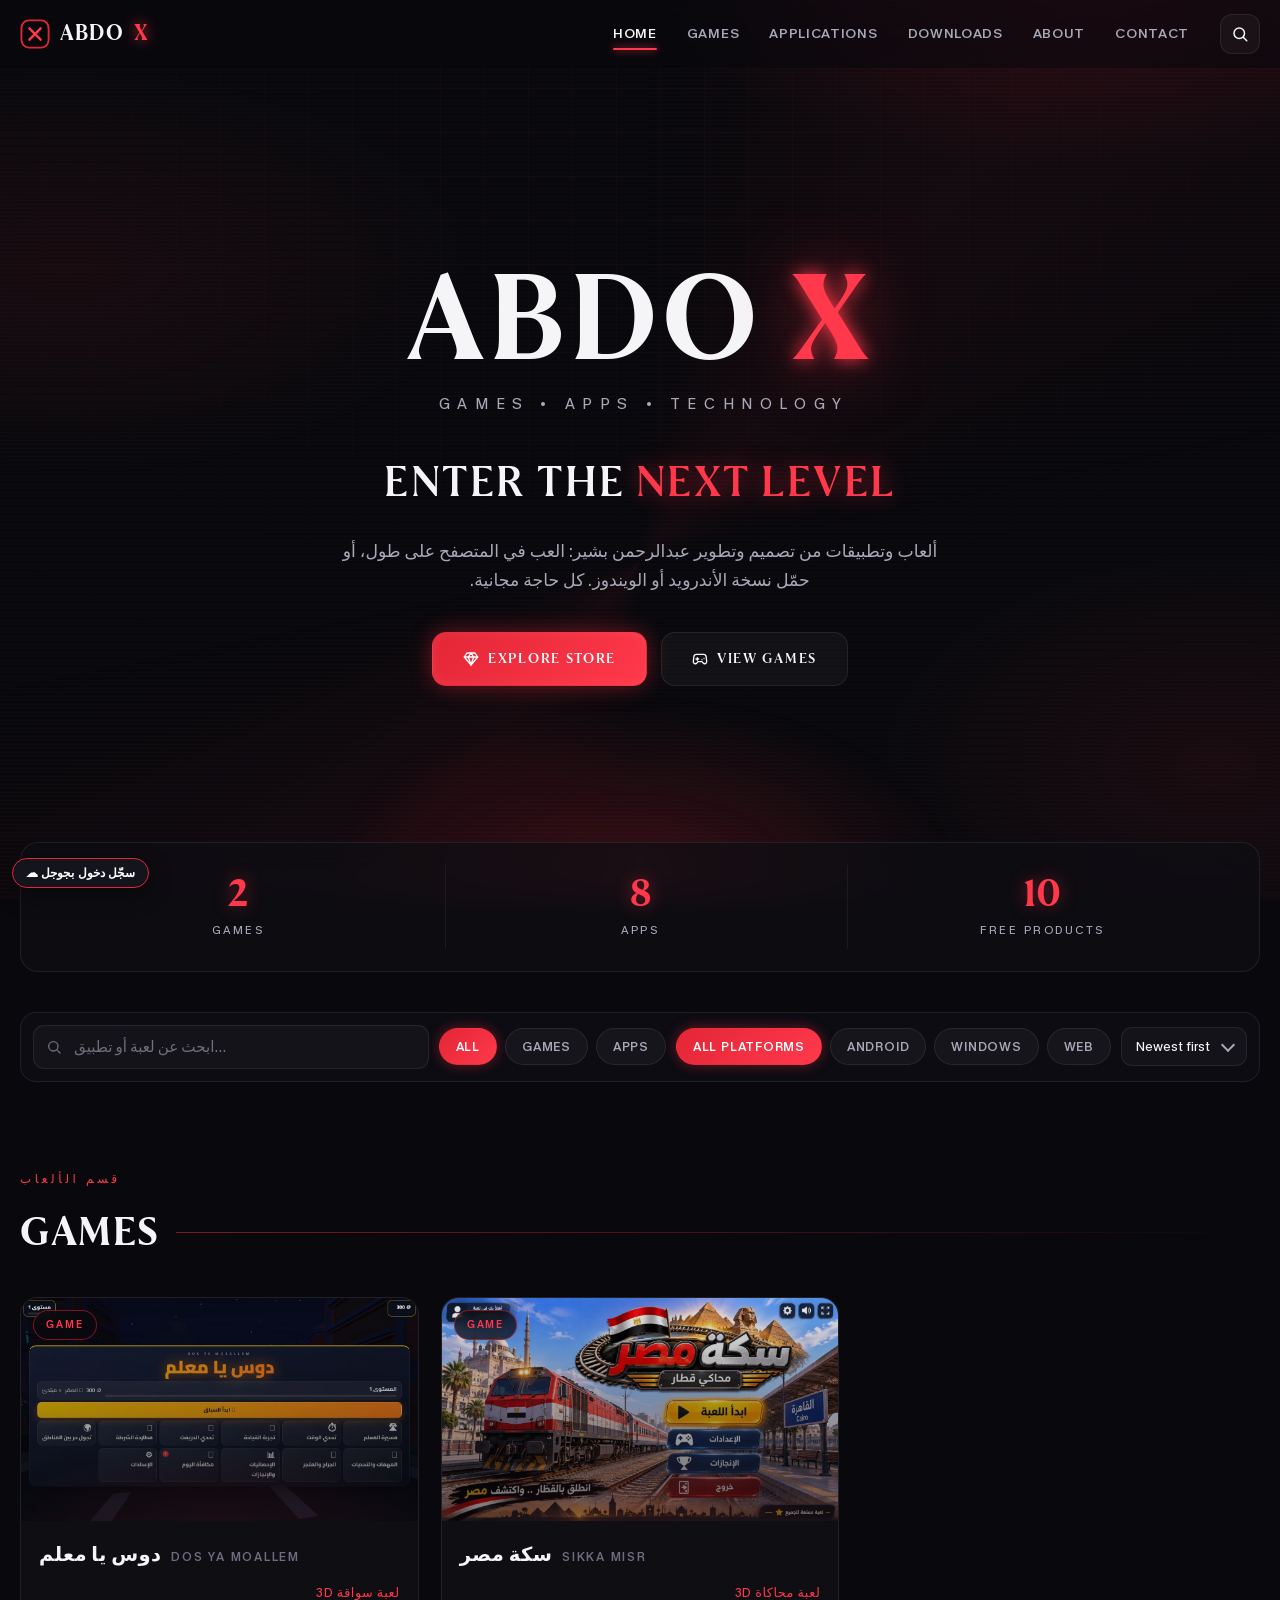
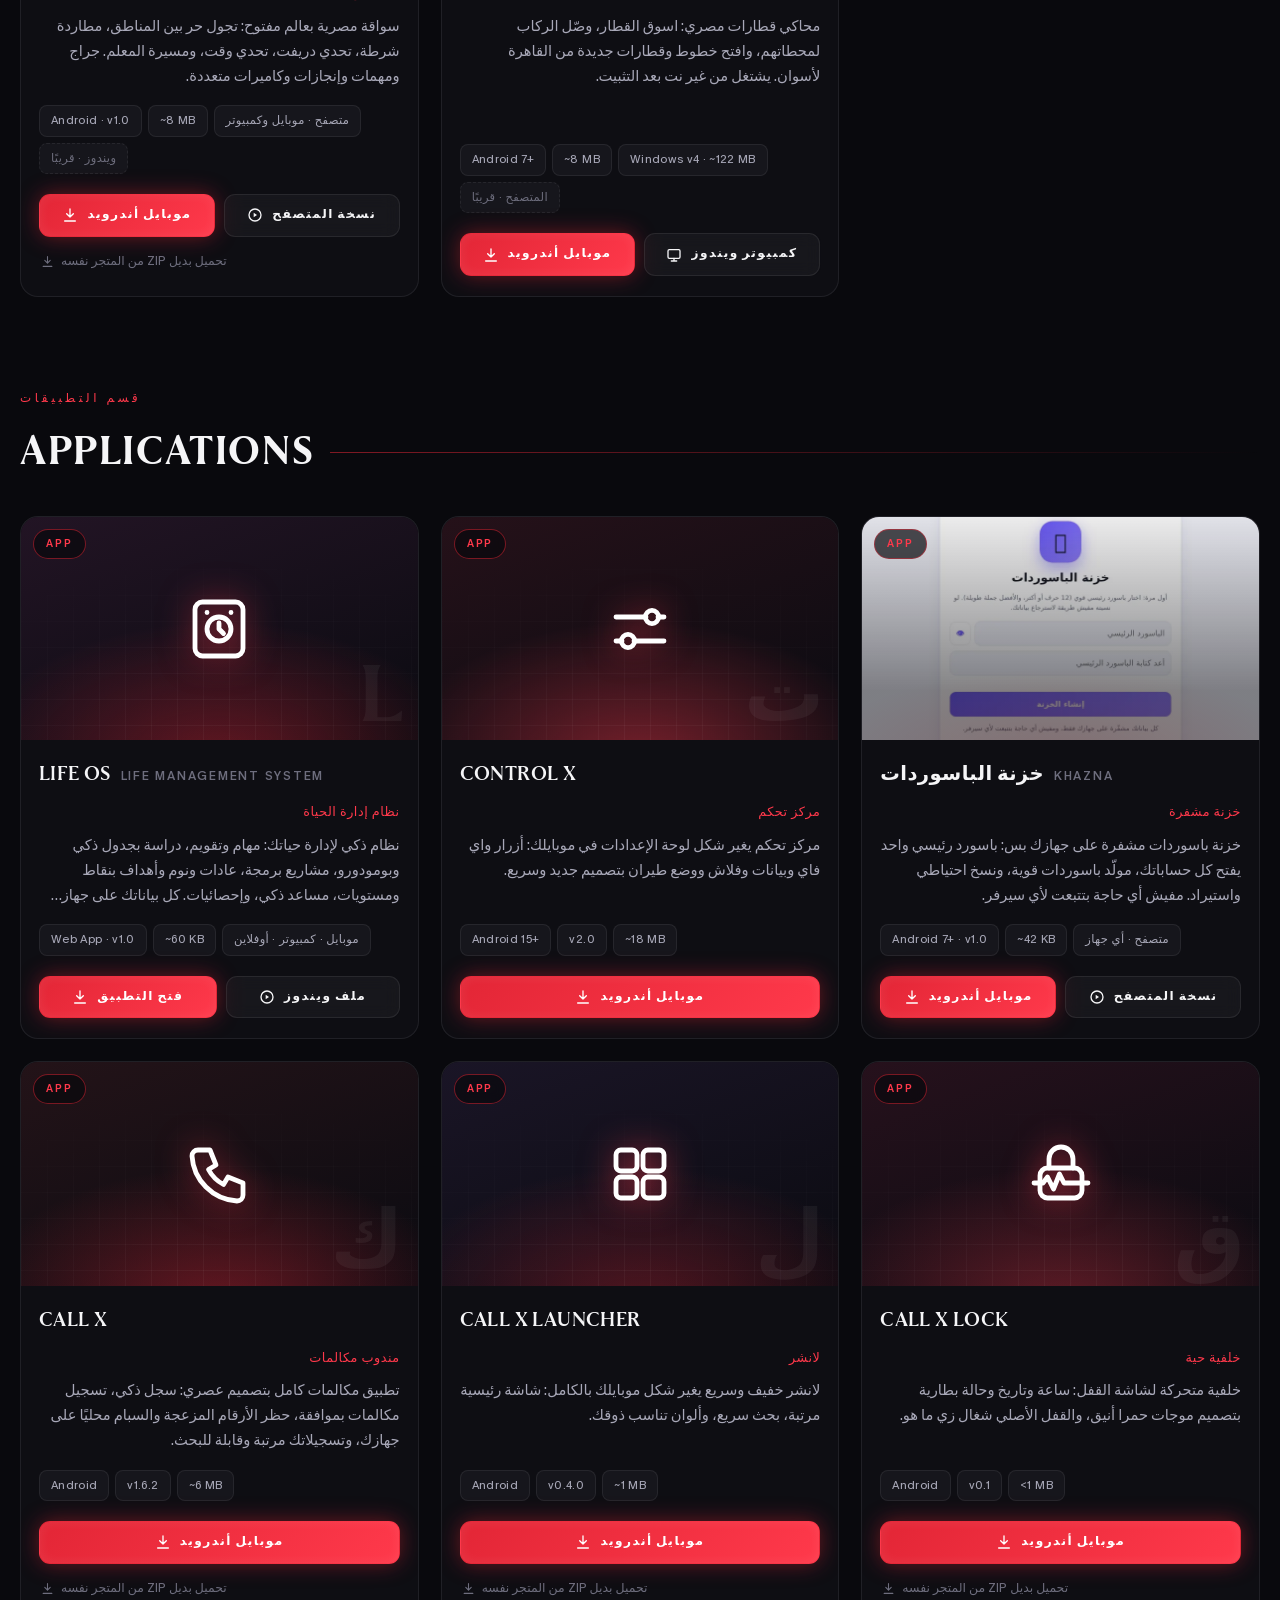
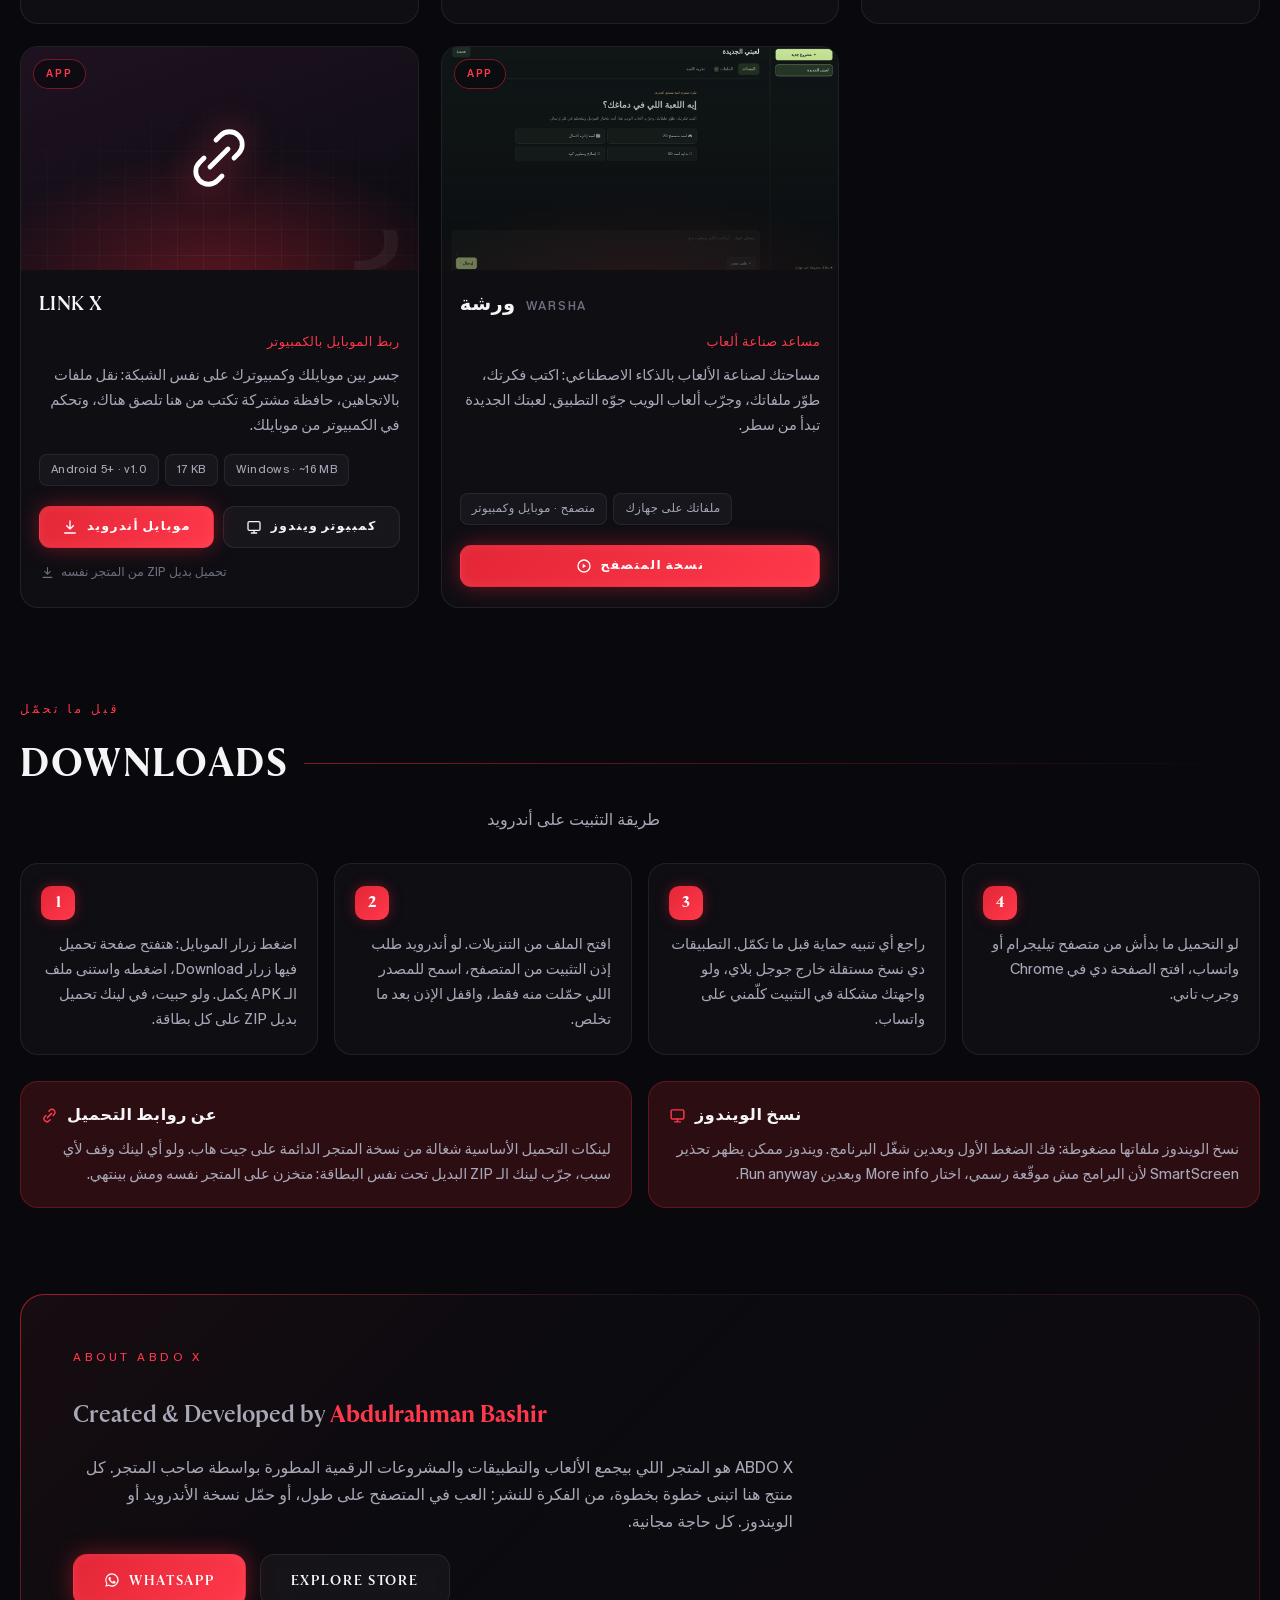
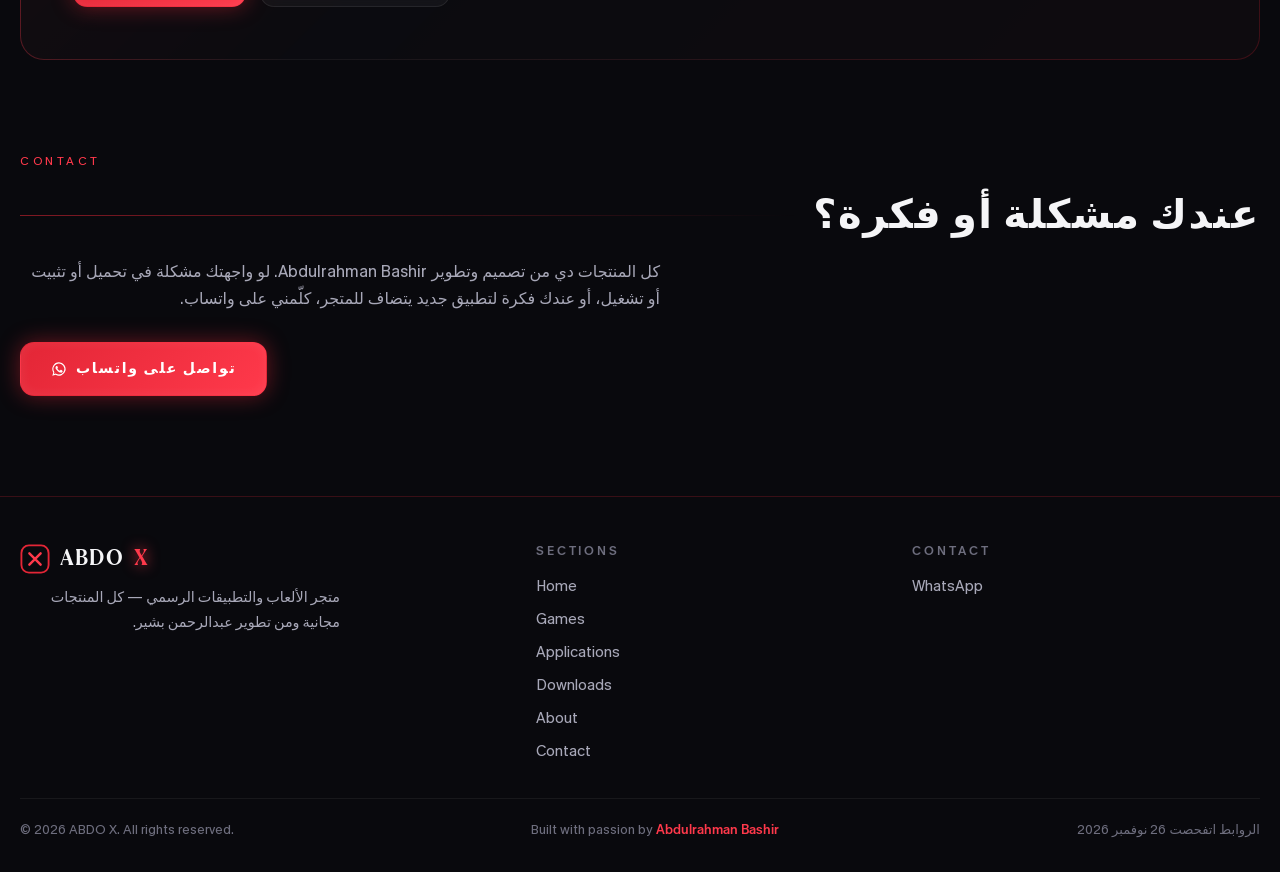
==== index.html @ c6425642 "Add Google Search Console verification tag" ====
<!DOCTYPE html>
<html lang="en" dir="ltr">
<head>
<meta charset="UTF-8">
<meta name="viewport" content="width=device-width, initial-scale=1.0">
<title>ABDO X | متجر ألعاب وتطبيقات مجانية - Games, Apps & Technology</title>
<meta name="description" content="ABDO X, متجر عبدالرحمن بشير: ألعاب وتطبيقات مجانية تلعبها في المتصفح أو تحملها للأندرويد والويندوز. ABDO X store by Abdulrahman Bashir: free games and apps.">
<meta name="keywords" content="ABDO X, ABDOX, عبدو اكس, متجر عبدو اكس, ألعاب, تطبيقات, ألعاب مجانية, games, free games, apps, Abdulrahman Bashir, عبدالرحمن بشير">
<meta name="robots" content="index, follow">
<link rel="canonical" href="https://abdulrahmanbashir501-oss.github.io/abdo-store/">
<meta property="og:type" content="website">
<meta property="og:site_name" content="ABDO X">
<meta property="og:title" content="ABDO X | متجر ألعاب وتطبيقات مجانية - Games, Apps & Technology">
<meta property="og:description" content="ABDO X, متجر عبدالرحمن بشير: ألعاب وتطبيقات مجانية تلعبها في المتصفح أو تحملها للأندرويد والويندوز. ABDO X store by Abdulrahman Bashir: free games and apps.">
<meta property="og:url" content="https://abdulrahmanbashir501-oss.github.io/abdo-store/">
<meta property="og:locale" content="en_US">
<meta property="og:locale:alternate" content="ar_EG">
<meta name="twitter:card" content="summary">
<meta name="twitter:title" content="ABDO X | متجر ألعاب وتطبيقات مجانية - Games, Apps & Technology">
<meta name="twitter:description" content="ABDO X, متجر عبدالرحمن بشير: ألعاب وتطبيقات مجانية تلعبها في المتصفح أو تحملها للأندرويد والويندوز. ABDO X store by Abdulrahman Bashir: free games and apps.">
<meta name="google-site-verification" content="YjzRzB1px9EQnTGE-AJgO6wU07eFZFiu4nhG7X7P31M" />
<link rel="stylesheet" href="css/style.css">
<link rel="icon" href="data:image/svg+xml,%3Csvg xmlns='http://www.w3.org/2000/svg' viewBox='0 0 32 32'%3E%3Crect width='32' height='32' rx='7' fill='%2309090D'/%3E%3Ctext x='16' y='23' font-family='sans-serif' font-size='18' font-weight='800' fill='%23FF394B' text-anchor='middle'%3EX%3C/text%3E%3C/svg%3E">
<script src="js/abdox-config.js"></script><script src="js/abdox-cloud.js"></script>
<script>if(window.ABDOX){addEventListener("DOMContentLoaded",function(){ABDOX.widget()})}</script>
</head>
<body>
<div class="bg-fx" aria-hidden="true"></div>
<div class="bg-grid" aria-hidden="true"></div>

<div id="loader" aria-hidden="true">
  <div class="loader-logo">ABDO <span>X</span></div>
  <div class="loader-bar"><i></i></div>
</div>

<header class="nav" id="nav">
  <div class="nav-inner">
    <a class="brand" href="#home" aria-label="ABDO X home">
      <svg viewBox="0 0 32 32" fill="none" aria-hidden="true"><rect x="1.5" y="1.5" width="29" height="29" rx="8" stroke="#E32636" stroke-width="2"/><path d="M10 10l12 12M22 10L10 22" stroke="#FF394B" stroke-width="2.6" stroke-linecap="round"/></svg>
      ABDO <span class="x-mark">X</span>
    </a>
    <nav class="nav-links" aria-label="Main">
      <a href="#home">Home</a>
      <a href="#games">Games</a>
      <a href="#apps">Applications</a>
      <a href="#downloads">Downloads</a>
      <a href="#about">About</a>
      <a href="#contact">Contact</a>
    </nav>
    <div class="nav-actions">
      <button class="icon-btn" id="searchBtn" aria-label="Search">
        <svg viewBox="0 0 24 24" fill="none" stroke="currentColor" stroke-width="2" stroke-linecap="round"><circle cx="11" cy="11" r="7"/><path d="M21 21l-4.3-4.3"/></svg>
      </button>
      <button class="icon-btn" id="menuBtn" aria-label="Menu">
        <svg viewBox="0 0 24 24" fill="none" stroke="currentColor" stroke-width="2" stroke-linecap="round"><path d="M4 7h16M4 12h16M4 17h16"/></svg>
      </button>
    </div>
  </div>
</header>

<div class="nav-search" id="navSearch">
  <input type="search" id="navSearchInput" data-search-input placeholder="Search games and apps…" aria-label="Search">
</div>

<div class="drawer-overlay" id="drawerOverlay"></div>
<aside class="drawer" id="drawer" aria-label="Menu">
  <div class="drawer-head">
    <span class="brand">ABDO <span class="x-mark">X</span></span>
    <button class="icon-btn" id="drawerClose" aria-label="Close menu">
      <svg viewBox="0 0 24 24" fill="none" stroke="currentColor" stroke-width="2" stroke-linecap="round"><path d="M6 6l12 12M18 6L6 18"/></svg>
    </button>
  </div>
  <a class="drawer-link" href="#home">Home</a>
  <a class="drawer-link" href="#games">Games</a>
  <a class="drawer-link" href="#apps">Applications</a>
  <a class="drawer-link" href="#downloads">Downloads</a>
  <a class="drawer-link" href="#about">About</a>
  <a class="drawer-link" href="#contact">Contact</a>
</aside>

<main>
<section class="hero" id="home">
  <div class="hero-beam" aria-hidden="true"></div>
  <div class="hero-scan" aria-hidden="true"></div>
  <div class="hero-glow" aria-hidden="true"></div>
  <div class="hero-content">
    <h1 class="hero-logo">ABDO <span class="x">X</span></h1>
    <p class="hero-tagline">Games • Apps • Technology</p>
    <h2 class="hero-title">ENTER THE <em>NEXT LEVEL</em></h2>
    <p class="hero-desc ar">ألعاب وتطبيقات من تصميم وتطوير عبدالرحمن بشير: العب في المتصفح على طول، أو حمّل نسخة الأندرويد أو الويندوز. كل حاجة مجانية.</p>
    <div class="hero-cta">
      <a class="btn btn-primary" href="#store">
        <svg viewBox="0 0 24 24" fill="none" stroke="currentColor" stroke-width="2" stroke-linecap="round" stroke-linejoin="round"><path d="M6 3h12l4 6-10 12L2 9l4-6z"/><path d="M2 9h20M12 21L8 9l4-6 4 6-4 12"/></svg>
        Explore Store
      </a>
      <a class="btn btn-ghost" href="#games">
        <svg viewBox="0 0 24 24" fill="none" stroke="currentColor" stroke-width="2" stroke-linecap="round" stroke-linejoin="round"><path d="M6 12h4M8 10v4M15 13h.01M18 11h.01"/><path d="M17.3 5H6.7a4 4 0 0 0-4 3.6L2 16a3 3 0 0 0 5.2 2.1L9 16h6l1.8 2.1A3 3 0 0 0 22 16l-.7-7.4a4 4 0 0 0-4-3.6z"/></svg>
        View Games
      </a>
    </div>
  </div>
  <div class="hero-scroll" aria-hidden="true">
    <svg width="22" height="22" viewBox="0 0 24 24" fill="none" stroke="currentColor" stroke-width="2" stroke-linecap="round"><path d="M12 4v14M6 12l6 6 6-6"/></svg>
  </div>
</section>

<div class="wrap stats" id="stats">
  <div class="stats-inner">
    <div class="stat"><div class="stat-num" id="statGames">0</div><div class="stat-label">Games</div></div>
    <div class="stat"><div class="stat-num" id="statApps">0</div><div class="stat-label">Apps</div></div>
    <div class="stat"><div class="stat-num" id="statFree">0</div><div class="stat-label">Free Products</div></div>
  </div>
</div>

<div class="wrap" id="store">
  <div class="toolbar" role="search">
    <div class="search-box">
      <svg viewBox="0 0 24 24" fill="none" stroke="currentColor" stroke-width="2" stroke-linecap="round"><circle cx="11" cy="11" r="7"/><path d="M21 21l-4.3-4.3"/></svg>
      <input type="search" data-search-input placeholder="ابحث عن لعبة أو تطبيق…" aria-label="ابحث">
    </div>
    <div class="chips" role="group" aria-label="Type">
      <button class="chip on" data-chip-kind="all">All</button>
      <button class="chip" data-chip-kind="game">Games</button>
      <button class="chip" data-chip-kind="app">Apps</button>
    </div>
    <div class="chips" role="group" aria-label="Platform">
      <button class="chip on" data-chip-platform="all">All platforms</button>
      <button class="chip" data-chip-platform="android">Android</button>
      <button class="chip" data-chip-platform="windows">Windows</button>
      <button class="chip" data-chip-platform="web">Web</button>
    </div>
    <div class="sort-box">
      <select id="sortSel" aria-label="Sort">
        <option value="new">Newest first</option>
        <option value="old">Oldest first</option>
      </select>
    </div>
  </div>
</div>

<section class="section" id="games">
  <div class="wrap">
    <div class="section-head reveal">
      <span class="section-kicker">قسم الألعاب</span>
      <h2 class="section-title">GAMES</h2>
    </div>
    <div class="grid" id="gamesGrid">

      <article class="card reveal" data-id="sikka" data-kind="game" data-platforms="android windows" data-order="9" data-free="1" data-search="سكة مصر sikka misr لعبة محاكاة 3d قطارات train simulator">
        <div class="card-cover has-photo" style="--cov-a:#241218;--cov-b:#0b0b11;--cov-glow:rgba(227,38,54,.4)">
          <img class="cov-img" src="assets/covers/sikka.webp" alt="Sikka Misr" loading="lazy" width="1280">
          <span class="card-kind">Game</span>
          <svg class="cov-icon" viewBox="0 0 24 24" fill="none" stroke="currentColor" stroke-width="1.6" stroke-linecap="round" stroke-linejoin="round"><rect x="5" y="3" width="14" height="13" rx="2.5"/><path d="M5 9h14M9 20l-2 2M15 20l2 2M7 20h10"/><circle cx="9" cy="12.5" r=".8" fill="currentColor"/><circle cx="15" cy="12.5" r=".8" fill="currentColor"/><path d="M9 6h6"/></svg>
          <span class="cov-letter">س</span>
        </div>
        <div class="card-body">
          <div class="card-titles"><h3 class="card-name ar">سكة مصر</h3><span class="card-name-en">Sikka Misr</span></div>
          <p class="card-type ar">لعبة محاكاة 3D</p>
          <p class="card-desc ar">محاكي قطارات مصري: اسوق القطار، وصّل الركاب لمحطاتهم، وافتح خطوط وقطارات جديدة من القاهرة لأسوان. يشتغل من غير نت بعد التثبيت.</p>
          <div class="card-meta">
            <span class="meta-tag">Android 7+</span>
            <span class="meta-tag">~8 MB</span>
            <span class="meta-tag">Windows v4 · ~122 MB</span>
            <span class="meta-tag soon ar">المتصفح · قريبًا</span>
          </div>
          <div class="card-actions">
            <a class="btn btn-primary btn-sm" href="https://files.instinct.com/9k1log7vwcs4" target="_blank" rel="noopener">
              <svg viewBox="0 0 24 24" fill="none" stroke="currentColor" stroke-width="2" stroke-linecap="round" stroke-linejoin="round"><path d="M12 3v12M7 10l5 5 5-5M4 21h16"/></svg>
              <span class="ar">موبايل أندرويد</span>
            </a>
            <a class="btn btn-ghost btn-sm" href="https://abdulrahmanbashir501-oss.github.io/abdo-store/downloads/Sikka-Misr-Windows-v4.zip">
              <svg viewBox="0 0 24 24" fill="none" stroke="currentColor" stroke-width="2" stroke-linecap="round" stroke-linejoin="round"><rect x="3" y="4" width="18" height="13" rx="2"/><path d="M8 21h8M12 17v4"/></svg>
              <span class="ar">كمبيوتر ويندوز</span>
            </a>
          </div>
        </div>
        <template>
          <div class="modal-cover has-photo">
            <img class="cov-img" src="assets/covers/sikka.webp" alt="Sikka Misr" loading="lazy">
            <button class="icon-btn modal-close" data-modal-close aria-label="Close"><svg viewBox="0 0 24 24" fill="none" stroke="currentColor" stroke-width="2" stroke-linecap="round"><path d="M6 6l12 12M18 6L6 18"/></svg></button>
            <svg class="cov-icon" viewBox="0 0 24 24" fill="none" stroke="currentColor" stroke-width="1.6" stroke-linecap="round" stroke-linejoin="round"><rect x="5" y="3" width="14" height="13" rx="2.5"/><path d="M5 9h14M9 20l-2 2M15 20l2 2M7 20h10"/><circle cx="9" cy="12.5" r=".8" fill="currentColor"/><circle cx="15" cy="12.5" r=".8" fill="currentColor"/><path d="M9 6h6"/></svg>
          </div>
          <div class="modal-body">
            <div class="modal-titles"><h3 class="ar">سكة مصر</h3><span class="card-name-en">Sikka Misr</span></div>
            <p class="card-type ar">لعبة محاكاة 3D</p>
            <p class="modal-desc ar">محاكي قطارات مصري: اسوق القطار، وصّل الركاب لمحطاتهم، وافتح خطوط وقطارات جديدة من القاهرة لأسوان. يشتغل من غير نت بعد التثبيت.</p>
            <div>
              <h5>Features</h5>
              <ul class="feat-list ar">
                <li>اسوق القطار بنفسك في محاكاة 3D</li>
                <li>وصّل الركاب لمحطاتهم</li>
                <li>افتح خطوط وقطارات جديدة من القاهرة لأسوان</li>
                <li>يشتغل من غير نت بعد التثبيت</li>
              </ul>
            </div>
            <div class="modal-meta">
              <span class="meta-tag">Android 7+</span>
              <span class="meta-tag">APK ~8 MB</span>
              <span class="meta-tag">Windows v4 · ~122 MB</span>
              <span class="meta-tag soon ar">نسخة المتصفح · قريبًا</span>
            </div>
            <div class="modal-actions">
              <a class="btn btn-primary" href="https://files.instinct.com/9k1log7vwcs4" target="_blank" rel="noopener"><svg viewBox="0 0 24 24" fill="none" stroke="currentColor" stroke-width="2" stroke-linecap="round" stroke-linejoin="round"><path d="M12 3v12M7 10l5 5 5-5M4 21h16"/></svg><span class="ar">موبايل أندرويد</span></a>
              <a class="btn btn-ghost" href="https://abdulrahmanbashir501-oss.github.io/abdo-store/downloads/Sikka-Misr-Windows-v4.zip"><svg viewBox="0 0 24 24" fill="none" stroke="currentColor" stroke-width="2" stroke-linecap="round" stroke-linejoin="round"><rect x="3" y="4" width="18" height="13" rx="2"/><path d="M8 21h8M12 17v4"/></svg><span class="ar">كمبيوتر ويندوز</span></a>
            </div>
            <p class="modal-note ar">زرار الموبايل يوديك للموقع الرسمي للعبة وفيه التحميل المباشر. نسخة الويندوز متخزنة على المتجر نفسه.</p>
          </div>
        </template>
      </article>

      <article class="card reveal" data-id="dos" data-kind="game" data-platforms="android web" data-order="4" data-free="1" data-search="دوس يا معلم dos ya moallem لعبة سواقة 3d driving عالم مفتوح دريفت">
        <div class="card-cover has-photo" style="--cov-a:#26101a;--cov-b:#0c0a10;--cov-glow:rgba(255,57,75,.38)">
          <img class="cov-img" src="assets/covers/dos.webp" alt="Dos Ya Moallem" loading="lazy" width="1280">
          <span class="card-kind">Game</span>
          <svg class="cov-icon" viewBox="0 0 24 24" fill="none" stroke="currentColor" stroke-width="1.6" stroke-linecap="round" stroke-linejoin="round"><path d="M5 16l1.5-5A2.5 2.5 0 0 1 9 9h6a2.5 2.5 0 0 1 2.5 2L19 16"/><path d="M3 16h18v3h-2.5"/><circle cx="7.5" cy="19" r="1.8"/><circle cx="16.5" cy="19" r="1.8"/><path d="M9.5 19h5"/></svg>
          <span class="cov-letter">د</span>
        </div>
        <div class="card-body">
          <div class="card-titles"><h3 class="card-name ar">دوس يا معلم</h3><span class="card-name-en">Dos Ya Moallem</span></div>
          <p class="card-type ar">لعبة سواقة 3D</p>
          <p class="card-desc ar">سواقة مصرية بعالم مفتوح: تجول حر بين المناطق، مطاردة شرطة، تحدي دريفت، تحدي وقت، ومسيرة المعلم. جراج ومهمات وإنجازات وكاميرات متعددة.</p>
          <div class="card-meta">
            <span class="meta-tag">Android · v1.0</span>
            <span class="meta-tag">~8 MB</span>
            <span class="meta-tag ar">متصفح · موبايل وكمبيوتر</span>
            <span class="meta-tag soon ar">ويندوز · قريبًا</span>
          </div>
          <div class="card-actions">
            <a class="btn btn-primary btn-sm" href="https://abdulrahmanbashir501-oss.github.io/abdo-store/downloads/Dos-Ya-Moallem-v1.0.apk">
              <svg viewBox="0 0 24 24" fill="none" stroke="currentColor" stroke-width="2" stroke-linecap="round" stroke-linejoin="round"><path d="M12 3v12M7 10l5 5 5-5M4 21h16"/></svg>
              <span class="ar">موبايل أندرويد</span>
            </a>
            <a class="btn btn-ghost btn-sm" href="https://abdulrahmanbashir501-oss.github.io/abdo-store/play/dos-ya-moallem.html" target="_blank" rel="noopener">
              <svg viewBox="0 0 24 24" fill="none" stroke="currentColor" stroke-width="2" stroke-linecap="round" stroke-linejoin="round"><circle cx="12" cy="12" r="9"/><path d="M10 8.5l5 3.5-5 3.5z" fill="currentColor" stroke="none"/></svg>
              <span class="ar">نسخة المتصفح</span>
            </a>
          </div>
          <a class="zip-link" href="downloads/Dos-Ya-Moallem-v1.0.zip">
            <svg viewBox="0 0 24 24" fill="none" stroke="currentColor" stroke-width="2" stroke-linecap="round" stroke-linejoin="round"><path d="M12 3v12M7 10l5 5 5-5M4 21h16"/></svg>
            <span class="ar">تحميل بديل ZIP من المتجر نفسه</span>
          </a>
        </div>
        <template>
          <div class="modal-cover has-photo">
            <img class="cov-img" src="assets/covers/dos.webp" alt="Dos Ya Moallem" loading="lazy">
            <button class="icon-btn modal-close" data-modal-close aria-label="Close"><svg viewBox="0 0 24 24" fill="none" stroke="currentColor" stroke-width="2" stroke-linecap="round"><path d="M6 6l12 12M18 6L6 18"/></svg></button>
            <svg class="cov-icon" viewBox="0 0 24 24" fill="none" stroke="currentColor" stroke-width="1.6" stroke-linecap="round" stroke-linejoin="round"><path d="M5 16l1.5-5A2.5 2.5 0 0 1 9 9h6a2.5 2.5 0 0 1 2.5 2L19 16"/><path d="M3 16h18v3h-2.5"/><circle cx="7.5" cy="19" r="1.8"/><circle cx="16.5" cy="19" r="1.8"/><path d="M9.5 19h5"/></svg>
          </div>
          <div class="modal-body">
            <div class="modal-titles"><h3 class="ar">دوس يا معلم</h3><span class="card-name-en">Dos Ya Moallem</span></div>
            <p class="card-type ar">لعبة سواقة 3D</p>
            <p class="modal-desc ar">سواقة مصرية بعالم مفتوح: تجول حر بين المناطق، مطاردة شرطة، تحدي دريفت، تحدي وقت، ومسيرة المعلم. جراج ومهمات وإنجازات وكاميرات متعددة.</p>
            <div>
              <h5>Features</h5>
              <ul class="feat-list ar">
                <li>عالم مفتوح وتجول حر بين المناطق</li>
                <li>مطاردة شرطة وتحدي دريفت وتحدي وقت</li>
                <li>مسيرة المعلم</li>
                <li>جراج ومهمات وإنجازات وكاميرات متعددة</li>
              </ul>
            </div>
            <div class="modal-meta">
              <span class="meta-tag">Android · v1.0</span>
              <span class="meta-tag">APK ~8 MB</span>
              <span class="meta-tag ar">متصفح · الموبايل والكمبيوتر</span>
              <span class="meta-tag soon ar">ويندوز · قريبًا</span>
            </div>
            <div class="modal-actions">
              <a class="btn btn-primary" href="https://abdulrahmanbashir501-oss.github.io/abdo-store/downloads/Dos-Ya-Moallem-v1.0.apk"><svg viewBox="0 0 24 24" fill="none" stroke="currentColor" stroke-width="2" stroke-linecap="round" stroke-linejoin="round"><path d="M12 3v12M7 10l5 5 5-5M4 21h16"/></svg><span class="ar">موبايل أندرويد</span></a>
              <a class="btn btn-ghost" href="https://abdulrahmanbashir501-oss.github.io/abdo-store/play/dos-ya-moallem.html" target="_blank" rel="noopener"><svg viewBox="0 0 24 24" fill="none" stroke="currentColor" stroke-width="2" stroke-linecap="round" stroke-linejoin="round"><circle cx="12" cy="12" r="9"/><path d="M10 8.5l5 3.5-5 3.5z" fill="currentColor" stroke="none"/></svg><span class="ar">نسخة المتصفح</span></a>
              <a class="btn btn-ghost" href="downloads/Dos-Ya-Moallem-v1.0.zip"><svg viewBox="0 0 24 24" fill="none" stroke="currentColor" stroke-width="2" stroke-linecap="round" stroke-linejoin="round"><path d="M12 3v12M7 10l5 5 5-5M4 21h16"/></svg><span class="ar">تحميل بديل ZIP</span></a>
            </div>
            <p class="modal-note ar">نسخة المتصفح هي اللعبة الكاملة في ملف واحد: حمّلها وافتحها من جهازك وتشتغل من غير نت، على الموبايل والكمبيوتر.</p>
          </div>
        </template>
      </article>

    </div>
    <div class="empty-state" id="gamesEmpty"><p class="big">No results</p><p class="ar">مفيش ألعاب مطابقة للبحث أو الفلتر. جرّب كلمة تانية.</p></div>
  </div>
</section>

<section class="section" id="apps">
  <div class="wrap">
    <div class="section-head reveal">
      <span class="section-kicker">قسم التطبيقات</span>
      <h2 class="section-title">APPLICATIONS</h2>
    </div>
    <div class="grid" id="appsGrid">

      <article class="card reveal" data-id="warsha" data-kind="app" data-platforms="web" data-order="8" data-free="1" data-search="ورشة warsha مساعد صناعة ألعاب ذكاء اصطناعي game maker ai">
        <div class="card-cover has-photo" style="--cov-a:#1c1426;--cov-b:#0b0b11;--cov-glow:rgba(227,38,54,.34)">
          <img class="cov-img" src="assets/covers/warsha.webp" alt="Warsha" loading="lazy" width="1280">
          <span class="card-kind">App</span>
          <svg class="cov-icon" viewBox="0 0 24 24" fill="none" stroke="currentColor" stroke-width="1.6" stroke-linecap="round" stroke-linejoin="round"><path d="M14.5 6.5l3 3L8 19H5v-3l9.5-9.5z"/><path d="M13 8l3 3M5 5l2.5 2.5M7.5 2.5L10 5M2.5 7.5L5 10"/></svg>
          <span class="cov-letter">و</span>
        </div>
        <div class="card-body">
          <div class="card-titles"><h3 class="card-name ar">ورشة</h3><span class="card-name-en">Warsha</span></div>
          <p class="card-type ar">مساعد صناعة ألعاب</p>
          <p class="card-desc ar">مساحتك لصناعة الألعاب بالذكاء الاصطناعي: اكتب فكرتك، طوّر ملفاتك، وجرّب ألعاب الويب جوّه التطبيق. لعبتك الجديدة تبدأ من سطر.</p>
          <div class="card-meta">
            <span class="meta-tag ar">متصفح · موبايل وكمبيوتر</span>
            <span class="meta-tag ar">ملفاتك على جهازك</span>
          </div>
          <div class="card-actions">
            <a class="btn btn-primary btn-sm" href="https://abdulrahmanbashir501-oss.github.io/abdo-store/play/warsha.html" target="_blank" rel="noopener">
              <svg viewBox="0 0 24 24" fill="none" stroke="currentColor" stroke-width="2" stroke-linecap="round" stroke-linejoin="round"><circle cx="12" cy="12" r="9"/><path d="M10 8.5l5 3.5-5 3.5z" fill="currentColor" stroke="none"/></svg>
              <span class="ar">نسخة المتصفح</span>
            </a>
          </div>
        </div>
        <template>
          <div class="modal-cover has-photo">
            <img class="cov-img" src="assets/covers/warsha.webp" alt="Warsha" loading="lazy">
            <button class="icon-btn modal-close" data-modal-close aria-label="Close"><svg viewBox="0 0 24 24" fill="none" stroke="currentColor" stroke-width="2" stroke-linecap="round"><path d="M6 6l12 12M18 6L6 18"/></svg></button>
            <svg class="cov-icon" viewBox="0 0 24 24" fill="none" stroke="currentColor" stroke-width="1.6" stroke-linecap="round" stroke-linejoin="round"><path d="M14.5 6.5l3 3L8 19H5v-3l9.5-9.5z"/><path d="M13 8l3 3M5 5l2.5 2.5M7.5 2.5L10 5M2.5 7.5L5 10"/></svg>
          </div>
          <div class="modal-body">
            <div class="modal-titles"><h3 class="ar">ورشة</h3><span class="card-name-en">Warsha</span></div>
            <p class="card-type ar">مساعد صناعة ألعاب</p>
            <p class="modal-desc ar">مساحتك لصناعة الألعاب بالذكاء الاصطناعي: اكتب فكرتك، طوّر ملفاتك، وجرّب ألعاب الويب جوّه التطبيق. لعبتك الجديدة تبدأ من سطر.</p>
            <div>
              <h5>Features</h5>
              <ul class="feat-list ar">
                <li>اكتب فكرتك والذكاء الاصطناعي يساعدك تبنيها</li>
                <li>طوّر ملفاتك جوّه التطبيق</li>
                <li>جرّب ألعاب الويب من غير ما تخرج</li>
                <li>ملفاتك محفوظة على جهازك</li>
              </ul>
            </div>
            <div class="modal-meta">
              <span class="meta-tag ar">متصفح · موبايل وكمبيوتر</span>
            </div>
            <div class="modal-actions">
              <a class="btn btn-primary" href="https://abdulrahmanbashir501-oss.github.io/abdo-store/play/warsha.html" target="_blank" rel="noopener"><svg viewBox="0 0 24 24" fill="none" stroke="currentColor" stroke-width="2" stroke-linecap="round" stroke-linejoin="round"><circle cx="12" cy="12" r="9"/><path d="M10 8.5l5 3.5-5 3.5z" fill="currentColor" stroke="none"/></svg><span class="ar">نسخة المتصفح</span></a>
            </div>
            <p class="modal-note ar">الذكاء الاصطناعي محتاج إنترنت ومفتاح API خاص بيك (زي OpenRouter). من غير مفتاح تقدر تستخدم المحرر وتجرب الألعاب.</p>
          </div>
        </template>
      </article>

      <article class="card reveal" data-id="callx" data-kind="app" data-platforms="android" data-order="3" data-free="1" data-search="call x كول اكس مكالمات تسجيل حظر سبام dialer phone calls recorder">
        <div class="card-cover" style="--cov-a:#231318;--cov-b:#0b0b11;--cov-glow:rgba(227,38,54,.42)">
          <span class="card-kind">App</span>
          <svg class="cov-icon" viewBox="0 0 24 24" fill="none" stroke="currentColor" stroke-width="1.6" stroke-linecap="round" stroke-linejoin="round"><path d="M5 4h4l2 5-2.5 1.5a12 12 0 0 0 5 5L15 13l5 2v4a2 2 0 0 1-2 2A16 16 0 0 1 3 6a2 2 0 0 1 2-2z"/></svg>
          <span class="cov-letter">ك</span>
        </div>
        <div class="card-body">
          <div class="card-titles"><h3 class="card-name">CALL X</h3></div>
          <p class="card-type ar">مندوب مكالمات</p>
          <p class="card-desc ar">تطبيق مكالمات كامل بتصميم عصري: سجل ذكي، تسجيل مكالمات بموافقة، حظر الأرقام المزعجة والسبام محليًا على جهازك، وتسجيلاتك مرتبة وقابلة للبحث.</p>
          <div class="card-meta">
            <span class="meta-tag">Android</span>
            <span class="meta-tag">v1.6.2</span>
            <span class="meta-tag">~6 MB</span>
          </div>
          <div class="card-actions">
            <a class="btn btn-primary btn-sm" href="https://abdulrahmanbashir501-oss.github.io/abdo-store/downloads/CALLX-v1.6.2.apk">
              <svg viewBox="0 0 24 24" fill="none" stroke="currentColor" stroke-width="2" stroke-linecap="round" stroke-linejoin="round"><path d="M12 3v12M7 10l5 5 5-5M4 21h16"/></svg>
              <span class="ar">موبايل أندرويد</span>
            </a>
          </div>
          <a class="zip-link" href="downloads/CALLX-v1.6.2.zip">
            <svg viewBox="0 0 24 24" fill="none" stroke="currentColor" stroke-width="2" stroke-linecap="round" stroke-linejoin="round"><path d="M12 3v12M7 10l5 5 5-5M4 21h16"/></svg>
            <span class="ar">تحميل بديل ZIP من المتجر نفسه</span>
          </a>
        </div>
        <template>
          <div class="modal-cover">
            <button class="icon-btn modal-close" data-modal-close aria-label="Close"><svg viewBox="0 0 24 24" fill="none" stroke="currentColor" stroke-width="2" stroke-linecap="round"><path d="M6 6l12 12M18 6L6 18"/></svg></button>
            <svg class="cov-icon" viewBox="0 0 24 24" fill="none" stroke="currentColor" stroke-width="1.6" stroke-linecap="round" stroke-linejoin="round"><path d="M5 4h4l2 5-2.5 1.5a12 12 0 0 0 5 5L15 13l5 2v4a2 2 0 0 1-2 2A16 16 0 0 1 3 6a2 2 0 0 1 2-2z"/></svg>
          </div>
          <div class="modal-body">
            <div class="modal-titles"><h3>CALL X</h3></div>
            <p class="card-type ar">مندوب مكالمات</p>
            <p class="modal-desc ar">تطبيق مكالمات كامل بتصميم عصري: سجل ذكي، تسجيل مكالمات بموافقة، حظر الأرقام المزعجة والسبام محليًا على جهازك، وتسجيلاتك مرتبة وقابلة للبحث.</p>
            <div>
              <h5>Features</h5>
              <ul class="feat-list ar">
                <li>سجل مكالمات ذكي</li>
                <li>تسجيل مكالمات بموافقة</li>
                <li>حظر الأرقام المزعجة والسبام محليًا على جهازك</li>
                <li>تسجيلات مرتبة وقابلة للبحث</li>
              </ul>
            </div>
            <div class="modal-meta">
              <span class="meta-tag">Android</span>
              <span class="meta-tag">v1.6.2</span>
              <span class="meta-tag">~6 MB</span>
            </div>
            <div class="modal-actions">
              <a class="btn btn-primary" href="https://abdulrahmanbashir501-oss.github.io/abdo-store/downloads/CALLX-v1.6.2.apk"><svg viewBox="0 0 24 24" fill="none" stroke="currentColor" stroke-width="2" stroke-linecap="round" stroke-linejoin="round"><path d="M12 3v12M7 10l5 5 5-5M4 21h16"/></svg><span class="ar">موبايل أندرويد</span></a>
              <a class="btn btn-ghost" href="downloads/CALLX-v1.6.2.zip"><svg viewBox="0 0 24 24" fill="none" stroke="currentColor" stroke-width="2" stroke-linecap="round" stroke-linejoin="round"><path d="M12 3v12M7 10l5 5 5-5M4 21h16"/></svg><span class="ar">تحميل بديل ZIP</span></a>
            </div>
            <p class="modal-note ar">بيطلب يبقى تطبيق المكالمات الافتراضي عشان يشتغل صح. التسجيل بياخد صوت الميكروفون، وده حد من نظام أندرويد نفسه.</p>
          </div>
        </template>
      </article>

      <article class="card reveal" data-id="callx-launcher" data-kind="app" data-platforms="android" data-order="5" data-free="1" data-search="call x launcher لانشر شاشة رئيسية home screen">
        <div class="card-cover" style="--cov-a:#1a1526;--cov-b:#0b0b11;--cov-glow:rgba(227,38,54,.32)">
          <span class="card-kind">App</span>
          <svg class="cov-icon" viewBox="0 0 24 24" fill="none" stroke="currentColor" stroke-width="1.6" stroke-linecap="round" stroke-linejoin="round"><rect x="4" y="4" width="7" height="7" rx="1.6"/><rect x="13" y="4" width="7" height="7" rx="1.6"/><rect x="4" y="13" width="7" height="7" rx="1.6"/><rect x="13" y="13" width="7" height="7" rx="1.6"/></svg>
          <span class="cov-letter">ل</span>
        </div>
        <div class="card-body">
          <div class="card-titles"><h3 class="card-name">CALL X LAUNCHER</h3></div>
          <p class="card-type ar">لانشر</p>
          <p class="card-desc ar">لانشر خفيف وسريع يغير شكل موبايلك بالكامل: شاشة رئيسية مرتبة، بحث سريع، وألوان تناسب ذوقك.</p>
          <div class="card-meta">
            <span class="meta-tag">Android</span>
            <span class="meta-tag">v0.4.0</span>
            <span class="meta-tag">~1 MB</span>
          </div>
          <div class="card-actions">
            <a class="btn btn-primary btn-sm" href="https://abdulrahmanbashir501-oss.github.io/abdo-store/downloads/CALLX-Launcher-v0.4.0.apk">
              <svg viewBox="0 0 24 24" fill="none" stroke="currentColor" stroke-width="2" stroke-linecap="round" stroke-linejoin="round"><path d="M12 3v12M7 10l5 5 5-5M4 21h16"/></svg>
              <span class="ar">موبايل أندرويد</span>
            </a>
          </div>
          <a class="zip-link" href="downloads/CALLX-Launcher-v0.4.0.zip">
            <svg viewBox="0 0 24 24" fill="none" stroke="currentColor" stroke-width="2" stroke-linecap="round" stroke-linejoin="round"><path d="M12 3v12M7 10l5 5 5-5M4 21h16"/></svg>
            <span class="ar">تحميل بديل ZIP من المتجر نفسه</span>
          </a>
        </div>
        <template>
          <div class="modal-cover">
            <button class="icon-btn modal-close" data-modal-close aria-label="Close"><svg viewBox="0 0 24 24" fill="none" stroke="currentColor" stroke-width="2" stroke-linecap="round"><path d="M6 6l12 12M18 6L6 18"/></svg></button>
            <svg class="cov-icon" viewBox="0 0 24 24" fill="none" stroke="currentColor" stroke-width="1.6" stroke-linecap="round" stroke-linejoin="round"><rect x="4" y="4" width="7" height="7" rx="1.6"/><rect x="13" y="4" width="7" height="7" rx="1.6"/><rect x="4" y="13" width="7" height="7" rx="1.6"/><rect x="13" y="13" width="7" height="7" rx="1.6"/></svg>
          </div>
          <div class="modal-body">
            <div class="modal-titles"><h3>CALL X LAUNCHER</h3></div>
            <p class="card-type ar">لانشر</p>
            <p class="modal-desc ar">لانشر خفيف وسريع يغير شكل موبايلك بالكامل: شاشة رئيسية مرتبة، بحث سريع، وألوان تناسب ذوقك.</p>
            <div>
              <h5>Features</h5>
              <ul class="feat-list ar">
                <li>شاشة رئيسية مرتبة</li>
                <li>بحث سريع</li>
                <li>ألوان تناسب ذوقك</li>
                <li>خفيف وسريع</li>
              </ul>
            </div>
            <div class="modal-meta">
              <span class="meta-tag">Android</span>
              <span class="meta-tag">v0.4.0</span>
              <span class="meta-tag">~1 MB</span>
            </div>
            <div class="modal-actions">
              <a class="btn btn-primary" href="https://abdulrahmanbashir501-oss.github.io/abdo-store/downloads/CALLX-Launcher-v0.4.0.apk"><svg viewBox="0 0 24 24" fill="none" stroke="currentColor" stroke-width="2" stroke-linecap="round" stroke-linejoin="round"><path d="M12 3v12M7 10l5 5 5-5M4 21h16"/></svg><span class="ar">موبايل أندرويد</span></a>
              <a class="btn btn-ghost" href="downloads/CALLX-Launcher-v0.4.0.zip"><svg viewBox="0 0 24 24" fill="none" stroke="currentColor" stroke-width="2" stroke-linecap="round" stroke-linejoin="round"><path d="M12 3v12M7 10l5 5 5-5M4 21h16"/></svg><span class="ar">تحميل بديل ZIP</span></a>
            </div>
          </div>
        </template>
      </article>

      <article class="card reveal" data-id="callx-lock" data-kind="app" data-platforms="android" data-order="6" data-free="1" data-search="call x lock خلفية حية شاشة القفل موجات lock screen live wallpaper">
        <div class="card-cover" style="--cov-a:#26111c;--cov-b:#0b0b11;--cov-glow:rgba(255,57,75,.34)">
          <span class="card-kind">App</span>
          <svg class="cov-icon" viewBox="0 0 24 24" fill="none" stroke="currentColor" stroke-width="1.6" stroke-linecap="round" stroke-linejoin="round"><rect x="5" y="10" width="14" height="10" rx="2.5"/><path d="M8 10V7a4 4 0 0 1 8 0v3"/><path d="M3 15h3l1.5-2 2 4 2-5 1.5 3H21"/></svg>
          <span class="cov-letter">ق</span>
        </div>
        <div class="card-body">
          <div class="card-titles"><h3 class="card-name">CALL X LOCK</h3></div>
          <p class="card-type ar">خلفية حية</p>
          <p class="card-desc ar">خلفية متحركة لشاشة القفل: ساعة وتاريخ وحالة بطارية بتصميم موجات حمرا أنيق، والقفل الأصلي شغال زي ما هو.</p>
          <div class="card-meta">
            <span class="meta-tag">Android</span>
            <span class="meta-tag">v0.1</span>
            <span class="meta-tag">&lt;1 MB</span>
          </div>
          <div class="card-actions">
            <a class="btn btn-primary btn-sm" href="https://abdulrahmanbashir501-oss.github.io/abdo-store/downloads/CALLX-Lock-v0.1.apk">
              <svg viewBox="0 0 24 24" fill="none" stroke="currentColor" stroke-width="2" stroke-linecap="round" stroke-linejoin="round"><path d="M12 3v12M7 10l5 5 5-5M4 21h16"/></svg>
              <span class="ar">موبايل أندرويد</span>
            </a>
          </div>
          <a class="zip-link" href="downloads/CALLX-Lock-v0.1.zip">
            <svg viewBox="0 0 24 24" fill="none" stroke="currentColor" stroke-width="2" stroke-linecap="round" stroke-linejoin="round"><path d="M12 3v12M7 10l5 5 5-5M4 21h16"/></svg>
            <span class="ar">تحميل بديل ZIP من المتجر نفسه</span>
          </a>
        </div>
        <template>
          <div class="modal-cover">
            <button class="icon-btn modal-close" data-modal-close aria-label="Close"><svg viewBox="0 0 24 24" fill="none" stroke="currentColor" stroke-width="2" stroke-linecap="round"><path d="M6 6l12 12M18 6L6 18"/></svg></button>
            <svg class="cov-icon" viewBox="0 0 24 24" fill="none" stroke="currentColor" stroke-width="1.6" stroke-linecap="round" stroke-linejoin="round"><rect x="5" y="10" width="14" height="10" rx="2.5"/><path d="M8 10V7a4 4 0 0 1 8 0v3"/><path d="M3 15h3l1.5-2 2 4 2-5 1.5 3H21"/></svg>
          </div>
          <div class="modal-body">
            <div class="modal-titles"><h3>CALL X LOCK</h3></div>
            <p class="card-type ar">خلفية حية</p>
            <p class="modal-desc ar">خلفية متحركة لشاشة القفل: ساعة وتاريخ وحالة بطارية بتصميم موجات حمرا أنيق، والقفل الأصلي شغال زي ما هو.</p>
            <div>
              <h5>Features</h5>
              <ul class="feat-list ar">
                <li>ساعة وتاريخ وحالة بطارية</li>
                <li>تصميم موجات حمرا أنيق</li>
                <li>القفل الأصلي شغال زي ما هو</li>
              </ul>
            </div>
            <div class="modal-meta">
              <span class="meta-tag">Android</span>
              <span class="meta-tag">v0.1</span>
              <span class="meta-tag">&lt;1 MB</span>
            </div>
            <div class="modal-actions">
              <a class="btn btn-primary" href="https://abdulrahmanbashir501-oss.github.io/abdo-store/downloads/CALLX-Lock-v0.1.apk"><svg viewBox="0 0 24 24" fill="none" stroke="currentColor" stroke-width="2" stroke-linecap="round" stroke-linejoin="round"><path d="M12 3v12M7 10l5 5 5-5M4 21h16"/></svg><span class="ar">موبايل أندرويد</span></a>
              <a class="btn btn-ghost" href="downloads/CALLX-Lock-v0.1.zip"><svg viewBox="0 0 24 24" fill="none" stroke="currentColor" stroke-width="2" stroke-linecap="round" stroke-linejoin="round"><path d="M12 3v12M7 10l5 5 5-5M4 21h16"/></svg><span class="ar">تحميل بديل ZIP</span></a>
            </div>
          </div>
        </template>
      </article>

      <article class="card reveal" data-id="linkx" data-kind="app" data-platforms="android windows" data-order="7" data-free="1" data-search="link x لينك اكس ربط الموبايل بالكمبيوتر نقل ملفات حافظة تحكم clipboard file transfer remote">
        <div class="card-cover" style="--cov-a:#1f1220;--cov-b:#0b0b11;--cov-glow:rgba(227,38,54,.36)">
          <span class="card-kind">App</span>
          <svg class="cov-icon" viewBox="0 0 24 24" fill="none" stroke="currentColor" stroke-width="1.6" stroke-linecap="round" stroke-linejoin="round"><path d="M9 15l6-6"/><path d="M11 6l1.5-1.5a4.24 4.24 0 0 1 6 6L17 12"/><path d="M13 18l-1.5 1.5a4.24 4.24 0 0 1-6-6L7 12"/></svg>
          <span class="cov-letter">ر</span>
        </div>
        <div class="card-body">
          <div class="card-titles"><h3 class="card-name">LINK X</h3></div>
          <p class="card-type ar">ربط الموبايل بالكمبيوتر</p>
          <p class="card-desc ar">جسر بين موبايلك وكمبيوترك على نفس الشبكة: نقل ملفات بالاتجاهين، حافظة مشتركة تكتب من هنا تلصق هناك، وتحكم في الكمبيوتر من موبايلك.</p>
          <div class="card-meta">
            <span class="meta-tag">Android 5+ · v1.0</span>
            <span class="meta-tag">17 KB</span>
            <span class="meta-tag">Windows · ~16 MB</span>
          </div>
          <div class="card-actions">
            <a class="btn btn-primary btn-sm" href="https://abdulrahmanbashir501-oss.github.io/abdo-store/downloads/LinkX-v1.0.apk">
              <svg viewBox="0 0 24 24" fill="none" stroke="currentColor" stroke-width="2" stroke-linecap="round" stroke-linejoin="round"><path d="M12 3v12M7 10l5 5 5-5M4 21h16"/></svg>
              <span class="ar">موبايل أندرويد</span>
            </a>
            <a class="btn btn-ghost btn-sm" href="downloads/LinkX-Windows.zip">
              <svg viewBox="0 0 24 24" fill="none" stroke="currentColor" stroke-width="2" stroke-linecap="round" stroke-linejoin="round"><rect x="3" y="4" width="18" height="13" rx="2"/><path d="M8 21h8M12 17v4"/></svg>
              <span class="ar">كمبيوتر ويندوز</span>
            </a>
          </div>
          <a class="zip-link" href="downloads/LinkX-v1.0.zip">
            <svg viewBox="0 0 24 24" fill="none" stroke="currentColor" stroke-width="2" stroke-linecap="round" stroke-linejoin="round"><path d="M12 3v12M7 10l5 5 5-5M4 21h16"/></svg>
            <span class="ar">تحميل بديل ZIP من المتجر نفسه</span>
          </a>
        </div>
        <template>
          <div class="modal-cover">
            <button class="icon-btn modal-close" data-modal-close aria-label="Close"><svg viewBox="0 0 24 24" fill="none" stroke="currentColor" stroke-width="2" stroke-linecap="round"><path d="M6 6l12 12M18 6L6 18"/></svg></button>
            <svg class="cov-icon" viewBox="0 0 24 24" fill="none" stroke="currentColor" stroke-width="1.6" stroke-linecap="round" stroke-linejoin="round"><path d="M9 15l6-6"/><path d="M11 6l1.5-1.5a4.24 4.24 0 0 1 6 6L17 12"/><path d="M13 18l-1.5 1.5a4.24 4.24 0 0 1-6-6L7 12"/></svg>
          </div>
          <div class="modal-body">
            <div class="modal-titles"><h3>LINK X</h3></div>
            <p class="card-type ar">ربط الموبايل بالكمبيوتر</p>
            <p class="modal-desc ar">جسر بين موبايلك وكمبيوترك على نفس الشبكة: نقل ملفات بالاتجاهين، حافظة مشتركة تكتب من هنا تلصق هناك، وتحكم في الكمبيوتر من موبايلك.</p>
            <div>
              <h5>Features</h5>
              <ul class="feat-list ar">
                <li>نقل ملفات بالاتجاهين</li>
                <li>حافظة مشتركة: تكتب من هنا تلصق هناك</li>
                <li>تحكم في الكمبيوتر من موبايلك</li>
                <li>يشتغل على نفس الشبكة من غير إنترنت</li>
              </ul>
            </div>
            <div class="modal-meta">
              <span class="meta-tag">Android 5+ · v1.0</span>
              <span class="meta-tag">APK 17 KB</span>
              <span class="meta-tag">Windows ~16 MB · من غير تثبيت</span>
            </div>
            <div class="modal-actions">
              <a class="btn btn-primary" href="https://abdulrahmanbashir501-oss.github.io/abdo-store/downloads/LinkX-v1.0.apk"><svg viewBox="0 0 24 24" fill="none" stroke="currentColor" stroke-width="2" stroke-linecap="round" stroke-linejoin="round"><path d="M12 3v12M7 10l5 5 5-5M4 21h16"/></svg><span class="ar">موبايل أندرويد</span></a>
              <a class="btn btn-ghost" href="downloads/LinkX-Windows.zip"><svg viewBox="0 0 24 24" fill="none" stroke="currentColor" stroke-width="2" stroke-linecap="round" stroke-linejoin="round"><rect x="3" y="4" width="18" height="13" rx="2"/><path d="M8 21h8M12 17v4"/></svg><span class="ar">كمبيوتر ويندوز</span></a>
              <a class="btn btn-ghost" href="downloads/LinkX-v1.0.zip"><svg viewBox="0 0 24 24" fill="none" stroke="currentColor" stroke-width="2" stroke-linecap="round" stroke-linejoin="round"><path d="M12 3v12M7 10l5 5 5-5M4 21h16"/></svg><span class="ar">تحميل بديل ZIP</span></a>
            </div>
            <p class="modal-note ar">شغّل نسخة الويندوز الأول وخد العنوان منها، وحطه في التطبيق مرة واحدة. أول تشغيل وافق على الفايروول للشبكة الخاصة.</p>
          </div>
        </template>
      </article>

      <article class="card reveal" data-id="lifeos" data-kind="app" data-platforms="android windows web" data-order="0" data-free="1" data-search="لايف او اس life os تنظيم الحياة دراسة مشاريع عادات بومودورو productivity planner">
        <div class="card-cover" style="--cov-a:#221424;--cov-b:#0b0b11;--cov-glow:rgba(227,38,54,.4)">
          <span class="card-kind">App</span>
          <svg class="cov-icon" viewBox="0 0 24 24" fill="none" stroke="currentColor" stroke-width="1.6" stroke-linecap="round" stroke-linejoin="round"><rect x="4" y="3" width="16" height="18" rx="2.5"/><circle cx="12" cy="12" r="4"/><path d="M12 10v2l1.5 1.5M8 6.5h.01M16 6.5h.01"/></svg>
          <span class="cov-letter">L</span>
        </div>
        <div class="card-body">
          <div class="card-titles"><h3 class="card-name ar">LIFE OS</h3><span class="card-name-en">Life Management System</span></div>
          <p class="card-type ar">نظام إدارة الحياة</p>
          <p class="card-desc ar">نظام ذكي لإدارة حياتك: مهام وتقويم، دراسة بجدول ذكي وبومودورو، مشاريع برمجة، عادات ونوم وأهداف بنقاط ومستويات، مساعد ذكي، وإحصائيات. كل بياناتك على جهازك مع نسخ احتياطي.</p>
          <div class="card-meta">
            <span class="meta-tag">Web App · v1.0</span>
            <span class="meta-tag">~60 KB</span>
            <span class="meta-tag ar">موبايل · كمبيوتر · أوفلاين</span>
          </div>
          <div class="card-actions">
            <a class="btn btn-primary btn-sm" href="https://abdulrahmanbashir501-oss.github.io/abdo-store/lifeos/index.html">
              <svg viewBox="0 0 24 24" fill="none" stroke="currentColor" stroke-width="2" stroke-linecap="round" stroke-linejoin="round"><path d="M12 3v12M7 10l5 5 5-5M4 21h16"/></svg>
              <span class="ar">فتح التطبيق</span>
            </a>
            <a class="btn btn-ghost btn-sm" href="https://abdulrahmanbashir501-oss.github.io/abdo-store/downloads/LIFE-OS.html" download="LIFE-OS.html">
              <svg viewBox="0 0 24 24" fill="none" stroke="currentColor" stroke-width="2" stroke-linecap="round" stroke-linejoin="round"><circle cx="12" cy="12" r="9"/><path d="M10 8.5l5 3.5-5 3.5z" fill="currentColor" stroke="none"/></svg>
              <span class="ar">ملف ويندوز</span>
            </a>
          </div>
        </div>
        <template>
          <div class="modal-cover">
            <button class="icon-btn modal-close" data-modal-close aria-label="Close"><svg viewBox="0 0 24 24" fill="none" stroke="currentColor" stroke-width="2" stroke-linecap="round"><path d="M6 6l12 12M18 6L6 18"/></svg></button>
            <svg class="cov-icon" viewBox="0 0 24 24" fill="none" stroke="currentColor" stroke-width="1.6" stroke-linecap="round" stroke-linejoin="round"><rect x="4" y="3" width="16" height="18" rx="2.5"/><circle cx="12" cy="12" r="4"/><path d="M12 10v2l1.5 1.5M8 6.5h.01M16 6.5h.01"/></svg>
          </div>
          <div class="modal-body">
            <div class="modal-titles"><h3 class="ar">LIFE OS</h3><span class="card-name-en">Life Management System</span></div>
            <p class="card-type ar">نظام إدارة الحياة</p>
            <p class="modal-desc ar">نظام ذكي لإدارة حياتك: مهام وتقويم، دراسة بجدول ذكي وبومودورو، مشاريع برمجة، عادات ونوم وأهداف بنقاط ومستويات، مساعد ذكي، وإحصائيات. كل بياناتك على جهازك مع نسخ احتياطي.</p>
            <div>
              <h5>Features</h5>
              <ul class="feat-list ar"><li>لوحة تحكم: مهام، تقويم، نسبة إنجاز</li><li>دراسة: جدول ذكي، بومودورو، دروس وواجبات</li><li>مشاريع، عادات، نوم، أهداف، نقاط ومستويات</li><li>مساعد ذكي وإحصائيات، عربي وإنجليزي</li>
                </ul>
            </div>
            <div class="modal-meta">
              <span class="meta-tag">Web App · v1.0</span>
              <span class="meta-tag">APK ~60 KB</span>
              <span class="meta-tag ar">موبايل · كمبيوتر · أوفلاين</span>
            </div>
            <div class="modal-actions">
              <a class="btn btn-primary" href="https://abdulrahmanbashir501-oss.github.io/abdo-store/lifeos/index.html"><svg viewBox="0 0 24 24" fill="none" stroke="currentColor" stroke-width="2" stroke-linecap="round" stroke-linejoin="round"><path d="M12 3v12M7 10l5 5 5-5M4 21h16"/></svg><span class="ar">فتح التطبيق</span></a>
              <a class="btn btn-ghost" href="https://abdulrahmanbashir501-oss.github.io/abdo-store/downloads/LIFE-OS.html" download="LIFE-OS.html"><svg viewBox="0 0 24 24" fill="none" stroke="currentColor" stroke-width="2" stroke-linecap="round" stroke-linejoin="round"><circle cx="12" cy="12" r="9"/><path d="M10 8.5l5 3.5-5 3.5z" fill="currentColor" stroke="none"/></svg><span class="ar">ملف ويندوز</span></a>
            </div>
            <p class="modal-note ar">على الموبايل: افتح التطبيق من كروم ثم "إضافة إلى الشاشة الرئيسية". البيانات محفوظة في متصفحك، فاعمل نسخة احتياطية من الإعدادات بشكل دوري.</p>
          </div>
        </template>
      </article>
      <article class="card reveal" data-id="khazna" data-kind="app" data-platforms="android web" data-order="2" data-free="1" data-search="خزنة الباسوردات khazna vault باسورد مشفرة كلمة السر password manager encrypted">
        <div class="card-cover has-photo" style="--cov-a:#221424;--cov-b:#0b0b11;--cov-glow:rgba(227,38,54,.4)">
          <img class="cov-img" src="assets/covers/khazna.webp" alt="Khazna" loading="lazy" width="1280">
          <span class="card-kind">App</span>
          <svg class="cov-icon" viewBox="0 0 24 24" fill="none" stroke="currentColor" stroke-width="1.6" stroke-linecap="round" stroke-linejoin="round"><rect x="4" y="3" width="16" height="18" rx="2.5"/><circle cx="12" cy="12" r="4"/><path d="M12 10v2l1.5 1.5M8 6.5h.01M16 6.5h.01"/></svg>
          <span class="cov-letter">خ</span>
        </div>
        <div class="card-body">
          <div class="card-titles"><h3 class="card-name ar">خزنة الباسوردات</h3><span class="card-name-en">Khazna</span></div>
          <p class="card-type ar">خزنة مشفرة</p>
          <p class="card-desc ar">خزنة باسوردات مشفرة على جهازك بس: باسورد رئيسي واحد يفتح كل حساباتك، مولّد باسوردات قوية، ونسخ احتياطي واستيراد. مفيش أي حاجة بتتبعت لأي سيرفر.</p>
          <div class="card-meta">
            <span class="meta-tag">Android 7+ · v1.0</span>
            <span class="meta-tag">~42 KB</span>
            <span class="meta-tag ar">متصفح · أي جهاز</span>
          </div>
          <div class="card-actions">
            <a class="btn btn-primary btn-sm" href="https://abdulrahmanbashir501-oss.github.io/abdo-store/downloads/Khazna-Vault-v1.0.apk">
              <svg viewBox="0 0 24 24" fill="none" stroke="currentColor" stroke-width="2" stroke-linecap="round" stroke-linejoin="round"><path d="M12 3v12M7 10l5 5 5-5M4 21h16"/></svg>
              <span class="ar">موبايل أندرويد</span>
            </a>
            <a class="btn btn-ghost btn-sm" href="https://abdulrahmanbashir501-oss.github.io/abdo-store/play/khazna.html" target="_blank" rel="noopener">
              <svg viewBox="0 0 24 24" fill="none" stroke="currentColor" stroke-width="2" stroke-linecap="round" stroke-linejoin="round"><circle cx="12" cy="12" r="9"/><path d="M10 8.5l5 3.5-5 3.5z" fill="currentColor" stroke="none"/></svg>
              <span class="ar">نسخة المتصفح</span>
            </a>
          </div>
        </div>
        <template>
          <div class="modal-cover has-photo">
            <img class="cov-img" src="assets/covers/khazna.webp" alt="Khazna" loading="lazy">
            <button class="icon-btn modal-close" data-modal-close aria-label="Close"><svg viewBox="0 0 24 24" fill="none" stroke="currentColor" stroke-width="2" stroke-linecap="round"><path d="M6 6l12 12M18 6L6 18"/></svg></button>
            <svg class="cov-icon" viewBox="0 0 24 24" fill="none" stroke="currentColor" stroke-width="1.6" stroke-linecap="round" stroke-linejoin="round"><rect x="4" y="3" width="16" height="18" rx="2.5"/><circle cx="12" cy="12" r="4"/><path d="M12 10v2l1.5 1.5M8 6.5h.01M16 6.5h.01"/></svg>
          </div>
          <div class="modal-body">
            <div class="modal-titles"><h3 class="ar">خزنة الباسوردات</h3><span class="card-name-en">Khazna</span></div>
            <p class="card-type ar">خزنة مشفرة</p>
            <p class="modal-desc ar">خزنة باسوردات مشفرة على جهازك بس: باسورد رئيسي واحد يفتح كل حساباتك، مولّد باسوردات قوية، ونسخ احتياطي واستيراد. مفيش أي حاجة بتتبعت لأي سيرفر.</p>
            <div>
              <h5>Features</h5>
              <ul class="feat-list ar">
                <li>باسورد رئيسي واحد يفتح كل حساباتك</li>
                <li>مولّد باسوردات قوية</li>
                <li>نسخ احتياطي واستيراد</li>
                <li>تشفير كامل على جهازك — مفيش سيرفر</li>
              </ul>
            </div>
            <div class="modal-meta">
              <span class="meta-tag">Android 7+ · v1.0</span>
              <span class="meta-tag">APK ~42 KB</span>
              <span class="meta-tag ar">متصفح · أي جهاز</span>
            </div>
            <div class="modal-actions">
              <a class="btn btn-primary" href="https://abdulrahmanbashir501-oss.github.io/abdo-store/downloads/Khazna-Vault-v1.0.apk"><svg viewBox="0 0 24 24" fill="none" stroke="currentColor" stroke-width="2" stroke-linecap="round" stroke-linejoin="round"><path d="M12 3v12M7 10l5 5 5-5M4 21h16"/></svg><span class="ar">موبايل أندرويد</span></a>
              <a class="btn btn-ghost" href="https://abdulrahmanbashir501-oss.github.io/abdo-store/play/khazna.html" target="_blank" rel="noopener"><svg viewBox="0 0 24 24" fill="none" stroke="currentColor" stroke-width="2" stroke-linecap="round" stroke-linejoin="round"><circle cx="12" cy="12" r="9"/><path d="M10 8.5l5 3.5-5 3.5z" fill="currentColor" stroke="none"/></svg><span class="ar">نسخة المتصفح</span></a>
            </div>
            <p class="modal-note ar">لو نسيت الباسورد الرئيسي مفيش طريقة لاسترجاع بياناتك، فاختار جملة طويلة متفتكرهاش.</p>
          </div>
        </template>
      </article>

      <article class="card reveal" data-id="controlx" data-kind="app" data-platforms="android" data-order="1" data-free="1" data-search="control x كنترول اكس مركز تحكم لوحة إعدادات واي فاي control center panel">
        <div class="card-cover" style="--cov-a:#251119;--cov-b:#0b0b11;--cov-glow:rgba(255,57,75,.44)">
          <span class="card-kind">App</span>
          <svg class="cov-icon" viewBox="0 0 24 24" fill="none" stroke="currentColor" stroke-width="1.6" stroke-linecap="round" stroke-linejoin="round"><path d="M4 8h10M18 8h2M4 16h2M10 16h10"/><circle cx="16" cy="8" r="2.2"/><circle cx="8" cy="16" r="2.2"/></svg>
          <span class="cov-letter">ت</span>
        </div>
        <div class="card-body">
          <div class="card-titles"><h3 class="card-name">CONTROL X</h3></div>
          <p class="card-type ar">مركز تحكم</p>
          <p class="card-desc ar">مركز تحكم يغير شكل لوحة الإعدادات في موبايلك: أزرار واي فاي وبيانات وفلاش ووضع طيران بتصميم جديد وسريع.</p>
          <div class="card-meta">
            <span class="meta-tag">Android 15+</span>
            <span class="meta-tag">v2.0</span>
            <span class="meta-tag">~18 MB</span>
          </div>
          <div class="card-actions">
            <a class="btn btn-primary btn-sm" href="https://abdulrahmanbashir501-oss.github.io/abdo-store/downloads/ControlX-v2.0.apk">
              <svg viewBox="0 0 24 24" fill="none" stroke="currentColor" stroke-width="2" stroke-linecap="round" stroke-linejoin="round"><path d="M12 3v12M7 10l5 5 5-5M4 21h16"/></svg>
              <span class="ar">موبايل أندرويد</span>
            </a>
          </div>
        </div>
        <template>
          <div class="modal-cover">
            <button class="icon-btn modal-close" data-modal-close aria-label="Close"><svg viewBox="0 0 24 24" fill="none" stroke="currentColor" stroke-width="2" stroke-linecap="round"><path d="M6 6l12 12M18 6L6 18"/></svg></button>
            <svg class="cov-icon" viewBox="0 0 24 24" fill="none" stroke="currentColor" stroke-width="1.6" stroke-linecap="round" stroke-linejoin="round"><path d="M4 8h10M18 8h2M4 16h2M10 16h10"/><circle cx="16" cy="8" r="2.2"/><circle cx="8" cy="16" r="2.2"/></svg>
          </div>
          <div class="modal-body">
            <div class="modal-titles"><h3>CONTROL X</h3></div>
            <p class="card-type ar">مركز تحكم</p>
            <p class="modal-desc ar">مركز تحكم يغير شكل لوحة الإعدادات في موبايلك: أزرار واي فاي وبيانات وفلاش ووضع طيران بتصميم جديد وسريع.</p>
            <div>
              <h5>Features</h5>
              <ul class="feat-list ar">
                <li>أزرار واي فاي وبيانات وفلاش ووضع طيران</li>
                <li>تصميم جديد وسريع للوحة الإعدادات</li>
              </ul>
            </div>
            <div class="modal-meta">
              <span class="meta-tag">Android 15+</span>
              <span class="meta-tag">v2.0</span>
              <span class="meta-tag">~18 MB</span>
            </div>
            <div class="modal-actions">
              <a class="btn btn-primary" href="https://abdulrahmanbashir501-oss.github.io/abdo-store/downloads/ControlX-v2.0.apk"><svg viewBox="0 0 24 24" fill="none" stroke="currentColor" stroke-width="2" stroke-linecap="round" stroke-linejoin="round"><path d="M12 3v12M7 10l5 5 5-5M4 21h16"/></svg><span class="ar">موبايل أندرويد</span></a>
            </div>
            <p class="modal-note ar">محتاج أندرويد 15 أو أحدث. في أول تشغيل فعّل الأذونات اللي بيطلبها من جوه التطبيق.</p>
          </div>
        </template>
      </article>

    </div>
    <div class="empty-state" id="appsEmpty"><p class="big">No results</p><p class="ar">مفيش تطبيقات مطابقة للبحث أو الفلتر. جرّب كلمة تانية.</p></div>
  </div>
</section>

<section class="section" id="downloads">
  <div class="wrap">
    <div class="section-head reveal">
      <span class="section-kicker ar">قبل ما تحمّل</span>
      <h2 class="section-title">DOWNLOADS</h2>
      <p class="section-sub ar">طريقة التثبيت على أندرويد</p>
    </div>
    <div class="guide-grid">
      <div class="guide-step reveal">
        <span class="step-n">1</span>
        <p class="ar">اضغط زرار الموبايل: هتفتح صفحة تحميل فيها زرار Download، اضغطه واستنى ملف الـ APK يكمل. ولو حبيت، في لينك تحميل بديل ZIP على كل بطاقة.</p>
      </div>
      <div class="guide-step reveal">
        <span class="step-n">2</span>
        <p class="ar">افتح الملف من التنزيلات. لو أندرويد طلب إذن التثبيت من المتصفح، اسمح للمصدر اللي حمّلت منه فقط، واقفل الإذن بعد ما تخلص.</p>
      </div>
      <div class="guide-step reveal">
        <span class="step-n">3</span>
        <p class="ar">راجع أي تنبيه حماية قبل ما تكمّل. التطبيقات دي نسخ مستقلة خارج جوجل بلاي، ولو واجهتك مشكلة في التثبيت كلّمني على واتساب.</p>
      </div>
      <div class="guide-step reveal">
        <span class="step-n">4</span>
        <p class="ar">لو التحميل ما بدأش من متصفح تيليجرام أو واتساب، افتح الصفحة دي في Chrome وجرب تاني.</p>
      </div>
    </div>
    <div class="note-cards">
      <div class="note-card reveal">
        <h3><svg viewBox="0 0 24 24" fill="none" stroke="currentColor" stroke-width="2" stroke-linecap="round" stroke-linejoin="round"><path d="M9 15l6-6"/><path d="M11 6l1.5-1.5a4.24 4.24 0 0 1 6 6L17 12"/><path d="M13 18l-1.5 1.5a4.24 4.24 0 0 1-6-6L7 12"/></svg><span class="ar">عن روابط التحميل</span></h3>
        <p class="ar">لينكات التحميل الأساسية شغالة من نسخة المتجر الدائمة على جيت هاب. ولو أي لينك وقف لأي سبب، جرّب لينك الـ ZIP البديل تحت نفس البطاقة: متخزن على المتجر نفسه ومش بينتهي.</p>
      </div>
      <div class="note-card reveal">
        <h3><svg viewBox="0 0 24 24" fill="none" stroke="currentColor" stroke-width="2" stroke-linecap="round" stroke-linejoin="round"><rect x="3" y="4" width="18" height="13" rx="2"/><path d="M8 21h8M12 17v4"/></svg><span class="ar">نسخ الويندوز</span></h3>
        <p class="ar">نسخ الويندوز ملفاتها مضغوطة: فك الضغط الأول وبعدين شغّل البرنامج. ويندوز ممكن يظهر تحذير SmartScreen لأن البرامج مش موقّعة رسمي، اختار More info وبعدين Run anyway.</p>
      </div>
    </div>
  </div>
</section>

<section class="section" id="about">
  <div class="wrap">
    <div class="about-box reveal">
      <div class="about-inner">
        <span class="section-kicker">ABOUT ABDO X</span>
        <p class="who">Created &amp; Developed by <b>Abdulrahman Bashir</b></p>
        <p class="ar">ABDO X هو المتجر اللي بيجمع الألعاب والتطبيقات والمشروعات الرقمية المطورة بواسطة صاحب المتجر. كل منتج هنا اتبنى خطوة بخطوة، من الفكرة للنشر: العب في المتصفح على طول، أو حمّل نسخة الأندرويد أو الويندوز. كل حاجة مجانية.</p>
        <div class="contact-row">
          <a class="btn btn-primary" href="https://wa.me/201505299711" target="_blank" rel="noopener">
            <svg viewBox="0 0 24 24" fill="currentColor"><path d="M12 2a10 10 0 0 0-8.6 15.1L2 22l5-1.3A10 10 0 1 0 12 2zm0 18.2c-1.6 0-3.1-.4-4.4-1.2l-.3-.2-3 .8.8-2.9-.2-.3A8.2 8.2 0 1 1 12 20.2zm4.6-6.1c-.3-.1-1.5-.7-1.7-.8-.2-.1-.4-.1-.6.1-.2.3-.7.8-.8 1-.1.2-.3.2-.5.1a6.7 6.7 0 0 1-3.3-2.9c-.3-.4.2-.4.6-1.3.1-.2 0-.4 0-.5l-.8-1.8c-.2-.5-.4-.4-.6-.4h-.5c-.2 0-.5.1-.7.3-.2.3-.9.9-.9 2.2s.9 2.5 1.1 2.7c.1.2 1.9 2.9 4.6 4 .6.3 1.1.4 1.5.6.6.2 1.2.2 1.6.1.5-.1 1.5-.6 1.7-1.2.2-.6.2-1.1.2-1.2-.1-.1-.2-.2-.5-.3z"/></svg>
            WhatsApp
          </a>
          <a class="btn btn-ghost" href="#store">Explore Store</a>
        </div>
      </div>
    </div>
  </div>
</section>

<section class="section" id="contact">
  <div class="wrap">
    <div class="section-head reveal">
      <span class="section-kicker">CONTACT</span>
      <h2 class="section-title ar">عندك مشكلة أو فكرة؟</h2>
      <p class="section-sub ar">كل المنتجات دي من تصميم وتطوير Abdulrahman Bashir. لو واجهتك مشكلة في تحميل أو تثبيت أو تشغيل، أو عندك فكرة لتطبيق جديد يتضاف للمتجر، كلّمني على واتساب.</p>
    </div>
    <div class="contact-row reveal">
      <a class="btn btn-primary" href="https://wa.me/201505299711" target="_blank" rel="noopener">
        <svg viewBox="0 0 24 24" fill="currentColor"><path d="M12 2a10 10 0 0 0-8.6 15.1L2 22l5-1.3A10 10 0 1 0 12 2zm0 18.2c-1.6 0-3.1-.4-4.4-1.2l-.3-.2-3 .8.8-2.9-.2-.3A8.2 8.2 0 1 1 12 20.2zm4.6-6.1c-.3-.1-1.5-.7-1.7-.8-.2-.1-.4-.1-.6.1-.2.3-.7.8-.8 1-.1.2-.3.2-.5.1a6.7 6.7 0 0 1-3.3-2.9c-.3-.4.2-.4.6-1.3.1-.2 0-.4 0-.5l-.8-1.8c-.2-.5-.4-.4-.6-.4h-.5c-.2 0-.5.1-.7.3-.2.3-.9.9-.9 2.2s.9 2.5 1.1 2.7c.1.2 1.9 2.9 4.6 4 .6.3 1.1.4 1.5.6.6.2 1.2.2 1.6.1.5-.1 1.5-.6 1.7-1.2.2-.6.2-1.1.2-1.2-.1-.1-.2-.2-.5-.3z"/></svg>
        <span class="ar">تواصل على واتساب</span>
      </a>
    </div>
  </div>
</section>
</main>

<footer class="footer">
  <div class="wrap">
    <div class="footer-grid">
      <div class="footer-brand">
        <span class="brand">
          <svg viewBox="0 0 32 32" fill="none" aria-hidden="true" style="width:30px;height:30px"><rect x="1.5" y="1.5" width="29" height="29" rx="8" stroke="#E32636" stroke-width="2"/><path d="M10 10l12 12M22 10L10 22" stroke="#FF394B" stroke-width="2.6" stroke-linecap="round"/></svg>
          ABDO <span class="x-mark">X</span>
        </span>
        <p class="ar">متجر الألعاب والتطبيقات الرسمي — كل المنتجات مجانية ومن تطوير عبدالرحمن بشير.</p>
      </div>
      <div>
        <h4>Sections</h4>
        <div class="footer-links">
          <a href="#home">Home</a>
          <a href="#games">Games</a>
          <a href="#apps">Applications</a>
          <a href="#downloads">Downloads</a>
          <a href="#about">About</a>
          <a href="#contact">Contact</a>
        </div>
      </div>
      <div>
        <h4>Contact</h4>
        <div class="footer-links">
          <a href="https://wa.me/201505299711" target="_blank" rel="noopener">WhatsApp</a>
        </div>
      </div>
    </div>
    <div class="footer-bottom">
      <span>© 2026 ABDO X. All rights reserved.</span>
      <span class="passion">Built with passion by <b>Abdulrahman Bashir</b></span>
      <span class="ar">الروابط اتفحصت 26 نوفمبر 2026</span>
    </div>
  </div>
</footer>

<div class="modal-overlay" id="modalOverlay" role="dialog" aria-modal="true">
  <div class="modal" id="modal">
    <div id="modalContent"></div>
  </div>
</div>

<script src="js/app.js" defer></script>
</body>
</html>
---- css/style.css ----
/* ABDO X — Cyberpunk Red Edition */
@font-face { font-family: "Aime"; src: url("../assets/fonts/aime-300.woff2") format("woff2"); font-weight: 300; font-style: normal; font-display: swap; }
@font-face { font-family: "Aime"; src: url("../assets/fonts/aime-400.woff2") format("woff2"); font-weight: 400; font-style: normal; font-display: swap; }
@font-face { font-family: "Aime"; src: url("../assets/fonts/aime-700.woff2") format("woff2"); font-weight: 700; font-style: normal; font-display: swap; }
@font-face { font-family: "Aime"; src: url("../assets/fonts/aime-800.woff2") format("woff2"); font-weight: 800; font-style: normal; font-display: swap; }
@font-face { font-family: "KMR Melange Grotesk"; src: url("../assets/fonts/melange-grotesk-350.woff2") format("woff2"); font-weight: 350; font-style: normal; font-display: swap; }
@font-face { font-family: "KMR Melange Grotesk"; src: url("../assets/fonts/melange-grotesk-400.woff2") format("woff2"); font-weight: 400; font-style: normal; font-display: swap; }
@font-face { font-family: "KMR Melange Grotesk"; src: url("../assets/fonts/melange-grotesk-500.woff2") format("woff2"); font-weight: 500; font-style: normal; font-display: swap; }
@font-face { font-family: "KMR Melange Grotesk"; src: url("../assets/fonts/melange-grotesk-600.woff2") format("woff2"); font-weight: 600; font-style: normal; font-display: swap; }
:root {
  --bg: #09090D;
  --bg-2: #0E0E14;
  --panel: rgba(255, 255, 255, 0.04);
  --panel-border: rgba(255, 255, 255, 0.08);
  --red: #E32636;
  --red-bright: #FF394B;
  --red-dim: rgba(227, 38, 54, 0.16);
  --text: #F5F5F7;
  --muted: #A8A8B8;
  --faint: #6E6E7E;
  --radius: 18px;
  --nav-h: 68px;
  --font-display: "Aime", "KMR Melange Grotesk", system-ui, sans-serif;
  --font-body: "KMR Melange Grotesk", system-ui, "Segoe UI", Tahoma, sans-serif;
}

* { margin: 0; padding: 0; box-sizing: border-box; }

html {
  scroll-behavior: smooth;
  -webkit-text-size-adjust: 100%;
}

body {
  background: var(--bg);
  color: var(--text);
  font-family: var(--font-body);
  font-weight: 400;
  line-height: 1.7;
  overflow-x: hidden;
  min-height: 100vh;
}

/* ---------- ambient background ---------- */
.bg-fx {
  position: fixed;
  inset: 0;
  z-index: -2;
  pointer-events: none;
  background:
    radial-gradient(60% 40% at 85% -5%, rgba(227, 38, 54, 0.14), transparent 60%),
    radial-gradient(50% 35% at 5% 30%, rgba(227, 38, 54, 0.07), transparent 65%),
    radial-gradient(45% 40% at 95% 85%, rgba(227, 38, 54, 0.08), transparent 60%),
    var(--bg);
}
.bg-grid {
  position: fixed;
  inset: 0;
  z-index: -1;
  pointer-events: none;
  background-image:
    linear-gradient(rgba(227, 38, 54, 0.05) 1px, transparent 1px),
    linear-gradient(90deg, rgba(227, 38, 54, 0.05) 1px, transparent 1px);
  background-size: 44px 44px;
  mask-image: radial-gradient(75% 60% at 50% 20%, #000 0%, transparent 100%);
  -webkit-mask-image: radial-gradient(75% 60% at 50% 20%, #000 0%, transparent 100%);
  animation: gridDrift 26s linear infinite;
}
@keyframes gridDrift {
  from { background-position: 0 0, 0 0; }
  to { background-position: 0 44px, 44px 0; }
}

::selection { background: var(--red); color: #fff; }

img, svg { display: block; max-width: 100%; }
a { color: inherit; text-decoration: none; }
button { font-family: inherit; cursor: pointer; }
[lang="ar"], .ar { direction: rtl; unicode-bidi: isolate; }

/* ---------- loader ---------- */
#loader {
  position: fixed;
  inset: 0;
  z-index: 100;
  display: flex;
  flex-direction: column;
  align-items: center;
  justify-content: center;
  gap: 22px;
  background: var(--bg);
  transition: opacity 0.5s ease, visibility 0.5s;
}
#loader.done { opacity: 0; visibility: hidden; }
#loader .loader-logo {
  font-family: var(--font-display);
  font-weight: 800;
  font-size: clamp(2rem, 6vw, 3.2rem);
  letter-spacing: 0.08em;
  animation: loaderPulse 1.2s ease-in-out infinite;
}
#loader .loader-logo span { color: var(--red-bright); text-shadow: 0 0 24px var(--red-bright); }
@keyframes loaderPulse { 0%, 100% { opacity: 1; } 50% { opacity: 0.45; } }
#loader .loader-bar {
  width: min(220px, 60vw);
  height: 3px;
  background: rgba(255, 255, 255, 0.08);
  border-radius: 99px;
  overflow: hidden;
}
#loader .loader-bar i {
  display: block;
  height: 100%;
  width: 40%;
  background: linear-gradient(90deg, var(--red), var(--red-bright));
  border-radius: 99px;
  animation: loaderSlide 1s ease-in-out infinite;
}
@keyframes loaderSlide {
  0% { transform: translateX(-120%); }
  100% { transform: translateX(320%); }
}

/* ---------- navbar ---------- */
.nav {
  position: fixed;
  top: 0;
  left: 0;
  right: 0;
  z-index: 50;
  height: var(--nav-h);
  display: flex;
  align-items: center;
  background: rgba(9, 9, 13, 0.55);
  backdrop-filter: blur(16px);
  -webkit-backdrop-filter: blur(16px);
  border-bottom: 1px solid transparent;
  transition: background 0.3s, border-color 0.3s;
}
.nav.scrolled {
  background: rgba(9, 9, 13, 0.85);
  border-bottom-color: rgba(227, 38, 54, 0.25);
}
.nav-inner {
  width: min(1240px, 100% - 40px);
  margin-inline: auto;
  display: flex;
  align-items: center;
  gap: 18px;
}
.brand {
  display: flex;
  align-items: center;
  gap: 10px;
  font-family: var(--font-display);
  font-weight: 800;
  font-size: 1.3rem;
  letter-spacing: 0.06em;
  white-space: nowrap;
}
.brand .x-mark {
  color: var(--red-bright);
  text-shadow: 0 0 14px var(--red-bright);
}
.brand svg { width: 30px; height: 30px; }
.nav-links {
  display: none;
  align-items: center;
  gap: 4px;
  margin-inline-start: auto;
}
.nav-links a {
  position: relative;
  padding: 8px 13px;
  font-size: 0.86rem;
  font-weight: 500;
  letter-spacing: 0.05em;
  text-transform: uppercase;
  color: var(--muted);
  transition: color 0.25s;
}
.nav-links a::after {
  content: "";
  position: absolute;
  left: 13px;
  right: 13px;
  bottom: 3px;
  height: 2px;
  border-radius: 2px;
  background: var(--red-bright);
  box-shadow: 0 0 8px var(--red-bright);
  transform: scaleX(0);
  transform-origin: left;
  transition: transform 0.25s;
}
.nav-links a:hover, .nav-links a.active { color: var(--text); }
.nav-links a:hover::after, .nav-links a.active::after { transform: scaleX(1); }
.nav-actions { display: flex; align-items: center; gap: 8px; margin-inline-start: auto; }
.nav-links + .nav-actions { margin-inline-start: 0; }
.icon-btn {
  display: grid;
  place-items: center;
  width: 40px;
  height: 40px;
  border-radius: 12px;
  border: 1px solid var(--panel-border);
  background: var(--panel);
  color: var(--text);
  transition: border-color 0.25s, box-shadow 0.25s, transform 0.15s;
}
.icon-btn:hover { border-color: var(--red); box-shadow: 0 0 14px rgba(255, 57, 75, 0.35); }
.icon-btn:active { transform: scale(0.93); }
.icon-btn svg { width: 18px; height: 18px; }
#menuBtn { display: grid; }

/* mobile drawer */
.drawer {
  position: fixed;
  top: 0;
  bottom: 0;
  right: 0;
  z-index: 60;
  width: min(300px, 84vw);
  background: rgba(13, 13, 19, 0.97);
  backdrop-filter: blur(20px);
  border-left: 1px solid rgba(227, 38, 54, 0.3);
  padding: 22px;
  display: flex;
  flex-direction: column;
  gap: 6px;
  transform: translateX(105%);
  transition: transform 0.35s cubic-bezier(0.22, 1, 0.36, 1);
}
.drawer.open { transform: translateX(0); }
.drawer-head {
  display: flex;
  align-items: center;
  justify-content: space-between;
  margin-bottom: 14px;
}
.drawer a.drawer-link {
  padding: 13px 14px;
  border-radius: 12px;
  font-weight: 500;
  letter-spacing: 0.04em;
  text-transform: uppercase;
  font-size: 0.9rem;
  color: var(--muted);
  border: 1px solid transparent;
  transition: color 0.2s, background 0.2s, border-color 0.2s, transform 0.2s;
}
.drawer a.drawer-link:hover {
  color: var(--text);
  background: var(--red-dim);
  border-color: rgba(227, 38, 54, 0.35);
  transform: translateX(-4px);
}
.drawer-overlay {
  position: fixed;
  inset: 0;
  z-index: 55;
  background: rgba(0, 0, 0, 0.55);
  opacity: 0;
  visibility: hidden;
  transition: opacity 0.3s, visibility 0.3s;
}
.drawer-overlay.show { opacity: 1; visibility: visible; }

/* navbar search popover */
.nav-search {
  position: fixed;
  top: calc(var(--nav-h) + 8px);
  left: 0;
  right: 0;
  z-index: 49;
  display: flex;
  justify-content: center;
  padding-inline: 20px;
  opacity: 0;
  visibility: hidden;
  transform: translateY(-8px);
  transition: opacity 0.25s, transform 0.25s, visibility 0.25s;
}
.nav-search.open { opacity: 1; visibility: visible; transform: translateY(0); }
.nav-search input {
  width: min(560px, 100%);
  padding: 13px 18px;
  border-radius: 14px;
  border: 1px solid rgba(227, 38, 54, 0.4);
  background: rgba(13, 13, 19, 0.95);
  color: var(--text);
  font-family: inherit;
  font-size: 1rem;
  outline: none;
  box-shadow: 0 8px 40px rgba(0, 0, 0, 0.6), 0 0 20px rgba(227, 38, 54, 0.2);
}
.nav-search input::placeholder { color: var(--faint); }

/* ---------- layout ---------- */
.wrap { width: min(1240px, 100% - 40px); margin-inline: auto; }
section { scroll-margin-top: calc(var(--nav-h) + 18px); }

/* ---------- hero ---------- */
.hero {
  position: relative;
  min-height: 100svh;
  display: flex;
  flex-direction: column;
  align-items: center;
  justify-content: center;
  text-align: center;
  padding: calc(var(--nav-h) + 40px) 20px 60px;
  overflow: hidden;
}
.hero-beam {
  position: absolute;
  top: -30%;
  left: 50%;
  width: 130vmax;
  height: 130vmax;
  transform: translateX(-50%);
  background: conic-gradient(from 180deg at 50% 50%, transparent 0deg, rgba(227, 38, 54, 0.06) 40deg, transparent 80deg, transparent 180deg, rgba(227, 38, 54, 0.05) 220deg, transparent 260deg);
  animation: beamSpin 40s linear infinite;
  pointer-events: none;
}
@keyframes beamSpin { to { transform: translateX(-50%) rotate(360deg); } }
.hero-scan {
  position: absolute;
  inset: 0;
  pointer-events: none;
  background: repeating-linear-gradient(0deg, transparent 0 3px, rgba(255, 255, 255, 0.012) 3px 4px);
}
.hero-glow {
  position: absolute;
  bottom: -25%;
  left: 50%;
  transform: translateX(-50%);
  width: min(900px, 120vw);
  height: 55%;
  background: radial-gradient(50% 50% at 50% 50%, rgba(227, 38, 54, 0.22), transparent 70%);
  filter: blur(10px);
  pointer-events: none;
  animation: glowBreathe 5s ease-in-out infinite;
}
@keyframes glowBreathe { 0%, 100% { opacity: 0.8; } 50% { opacity: 1; } }
.hero-content { position: relative; max-width: 860px; }
.hero-kicker {
  display: inline-flex;
  align-items: center;
  gap: 10px;
  padding: 7px 16px;
  border: 1px solid rgba(227, 38, 54, 0.4);
  border-radius: 99px;
  background: var(--red-dim);
  font-size: 0.78rem;
  letter-spacing: 0.28em;
  text-transform: uppercase;
  color: var(--red-bright);
  margin-bottom: 26px;
}
.hero-kicker::before, .hero-kicker::after {
  content: "";
  width: 5px;
  height: 5px;
  border-radius: 50%;
  background: var(--red-bright);
  box-shadow: 0 0 8px var(--red-bright);
}
.hero-logo {
  font-family: var(--font-display);
  font-weight: 800;
  font-size: clamp(3.4rem, 12vw, 7.5rem);
  line-height: 1;
  letter-spacing: 0.04em;
  margin-bottom: 10px;
  animation: riseIn 0.9s cubic-bezier(0.22, 1, 0.36, 1) both;
}
.hero-logo .x {
  color: var(--red-bright);
  text-shadow: 0 0 18px var(--red-bright), 0 0 70px rgba(255, 57, 75, 0.6);
  display: inline-block;
  animation: xFlicker 6s linear infinite;
}
@keyframes xFlicker {
  0%, 100% { opacity: 1; }
  92% { opacity: 1; }
  93% { opacity: 0.55; }
  94% { opacity: 1; }
  96% { opacity: 0.75; }
  97% { opacity: 1; }
}
.hero-tagline {
  font-size: clamp(0.72rem, 2.4vw, 0.95rem);
  letter-spacing: 0.5em;
  text-indent: 0.5em;
  color: var(--muted);
  text-transform: uppercase;
  margin-bottom: 30px;
  animation: riseIn 0.9s 0.1s cubic-bezier(0.22, 1, 0.36, 1) both;
}
.hero-title {
  font-family: var(--font-display);
  font-weight: 700;
  font-size: clamp(1.5rem, 5vw, 2.6rem);
  letter-spacing: 0.06em;
  margin-bottom: 18px;
  animation: riseIn 0.9s 0.18s cubic-bezier(0.22, 1, 0.36, 1) both;
}
.hero-title em {
  font-style: normal;
  color: var(--red-bright);
  text-shadow: 0 0 22px rgba(255, 57, 75, 0.55);
}
.hero-desc {
  color: var(--muted);
  font-size: clamp(0.95rem, 2.6vw, 1.08rem);
  max-width: 620px;
  margin: 0 auto 36px;
  animation: riseIn 0.9s 0.26s cubic-bezier(0.22, 1, 0.36, 1) both;
}
.hero-cta {
  display: flex;
  flex-wrap: wrap;
  gap: 14px;
  justify-content: center;
  animation: riseIn 0.9s 0.34s cubic-bezier(0.22, 1, 0.36, 1) both;
}
@keyframes riseIn {
  from { opacity: 0; transform: translateY(26px); }
  to { opacity: 1; transform: translateY(0); }
}
.hero-scroll {
  position: absolute;
  bottom: 26px;
  left: 50%;
  transform: translateX(-50%);
  color: var(--faint);
  animation: bob 2.2s ease-in-out infinite;
}
@keyframes bob { 0%, 100% { transform: translate(-50%, 0); } 50% { transform: translate(-50%, 8px); } }

/* ---------- buttons ---------- */
.btn {
  position: relative;
  display: inline-flex;
  align-items: center;
  justify-content: center;
  gap: 9px;
  padding: 14px 30px;
  border-radius: 14px;
  font-family: var(--font-display);
  font-weight: 700;
  font-size: 0.88rem;
  letter-spacing: 0.12em;
  text-transform: uppercase;
  border: 1px solid transparent;
  transition: transform 0.18s, box-shadow 0.25s, background 0.25s, border-color 0.25s, color 0.25s;
  overflow: hidden;
}
.btn svg { width: 16px; height: 16px; }
.btn-primary {
  background: linear-gradient(135deg, var(--red), var(--red-bright));
  color: #fff;
  box-shadow: 0 0 22px rgba(227, 38, 54, 0.45), inset 0 0 12px rgba(255, 255, 255, 0.08);
}
.btn-primary::before {
  content: "";
  position: absolute;
  top: 0;
  left: -70%;
  width: 45%;
  height: 100%;
  background: linear-gradient(100deg, transparent, rgba(255, 255, 255, 0.28), transparent);
  transform: skewX(-22deg);
  transition: left 0.55s;
}
.btn-primary:hover { transform: translateY(-2px); box-shadow: 0 0 34px rgba(255, 57, 75, 0.65), inset 0 0 12px rgba(255, 255, 255, 0.1); }
.btn-primary:hover::before { left: 130%; }
.btn-primary:active { transform: translateY(0) scale(0.98); }
.btn-ghost {
  background: var(--panel);
  border-color: var(--panel-border);
  color: var(--text);
  backdrop-filter: blur(8px);
}
.btn-ghost:hover { border-color: var(--red); box-shadow: 0 0 18px rgba(227, 38, 54, 0.35); transform: translateY(-2px); }
.btn-ghost:active { transform: translateY(0) scale(0.98); }
.btn-sm { padding: 10px 18px; font-size: 0.76rem; border-radius: 11px; }

/* ---------- stats ---------- */
.stats {
  position: relative;
  z-index: 2;
  margin-top: -58px;
  margin-bottom: 40px;
}
.stats-inner {
  display: grid;
  grid-template-columns: repeat(3, 1fr);
  gap: 12px;
  padding: 22px;
  border-radius: var(--radius);
  background: rgba(14, 14, 20, 0.72);
  border: 1px solid var(--panel-border);
  backdrop-filter: blur(14px);
}
.stat { text-align: center; padding: 8px 4px; }
.stat + .stat { border-inline-start: 1px solid rgba(255, 255, 255, 0.06); }
.stat-num {
  font-family: var(--font-display);
  font-weight: 800;
  font-size: clamp(1.7rem, 5vw, 2.4rem);
  color: var(--red-bright);
  text-shadow: 0 0 18px rgba(255, 57, 75, 0.45);
  line-height: 1.1;
}
.stat-label {
  font-size: 0.72rem;
  letter-spacing: 0.22em;
  text-transform: uppercase;
  color: var(--muted);
  margin-top: 6px;
}

/* ---------- sections ---------- */
.section { padding: 56px 0 30px; }
.section-head { margin-bottom: 30px; }
.section-kicker {
  display: inline-block;
  font-size: 0.74rem;
  letter-spacing: 0.3em;
  text-transform: uppercase;
  color: var(--red-bright);
  margin-bottom: 10px;
}
.section-title {
  font-family: var(--font-display);
  font-weight: 800;
  font-size: clamp(1.7rem, 5vw, 2.5rem);
  letter-spacing: 0.04em;
  display: flex;
  align-items: center;
  gap: 16px;
}
.section-title::after {
  content: "";
  flex: 1;
  height: 1px;
  background: linear-gradient(90deg, rgba(227, 38, 54, 0.55), transparent);
}
.section-sub { color: var(--muted); margin-top: 8px; max-width: 640px; }

/* ---------- toolbar (search / filter / sort) ---------- */
.toolbar {
  position: sticky;
  top: calc(var(--nav-h) + 8px);
  z-index: 30;
  display: flex;
  flex-wrap: wrap;
  gap: 10px;
  align-items: center;
  padding: 12px;
  border-radius: 16px;
  background: rgba(14, 14, 20, 0.8);
  border: 1px solid var(--panel-border);
  backdrop-filter: blur(14px);
  margin-bottom: 26px;
}
.toolbar .search-box {
  position: relative;
  flex: 1 1 200px;
  min-width: 160px;
}
.toolbar .search-box svg {
  position: absolute;
  inset-inline-start: 13px;
  top: 50%;
  transform: translateY(-50%);
  width: 16px;
  height: 16px;
  color: var(--faint);
  pointer-events: none;
}
.toolbar input[type="search"] {
  width: 100%;
  padding: 11px 14px 11px 40px;
  padding-inline-start: 40px;
  padding-inline-end: 14px;
  border-radius: 11px;
  border: 1px solid var(--panel-border);
  background: rgba(255, 255, 255, 0.03);
  color: var(--text);
  font-family: inherit;
  font-size: 0.95rem;
  outline: none;
  transition: border-color 0.25s, box-shadow 0.25s;
  -webkit-appearance: none;
}
.toolbar input[type="search"]:focus { border-color: var(--red); box-shadow: 0 0 14px rgba(227, 38, 54, 0.3); }
.toolbar input[type="search"]::placeholder { color: var(--faint); }
.chips { display: flex; flex-wrap: wrap; gap: 8px; }
.chip {
  padding: 9px 16px;
  border-radius: 99px;
  border: 1px solid var(--panel-border);
  background: var(--panel);
  color: var(--muted);
  font-size: 0.8rem;
  font-weight: 500;
  letter-spacing: 0.06em;
  text-transform: uppercase;
  transition: all 0.22s;
}
.chip:hover { color: var(--text); border-color: rgba(227, 38, 54, 0.5); }
.chip.on {
  background: linear-gradient(135deg, var(--red), var(--red-bright));
  border-color: transparent;
  color: #fff;
  box-shadow: 0 0 14px rgba(227, 38, 54, 0.45);
}
.chip:active { transform: scale(0.95); }
.sort-box { position: relative; }
.sort-box select {
  appearance: none;
  -webkit-appearance: none;
  padding: 10px 36px 10px 14px;
  padding-inline-end: 36px;
  padding-inline-start: 14px;
  border-radius: 11px;
  border: 1px solid var(--panel-border);
  background: rgba(255, 255, 255, 0.03);
  color: var(--text);
  font-family: inherit;
  font-size: 0.85rem;
  outline: none;
  cursor: pointer;
}
.sort-box select:focus { border-color: var(--red); }
.sort-box select option { background: var(--bg-2); color: var(--text); }
.sort-box::after {
  content: "";
  position: absolute;
  inset-inline-end: 14px;
  top: 50%;
  width: 8px;
  height: 8px;
  border-inline-end: 2px solid var(--muted);
  border-bottom: 2px solid var(--muted);
  transform: translateY(-70%) rotate(45deg);
  pointer-events: none;
}

/* ---------- cards ---------- */
.grid {
  display: grid;
  grid-template-columns: repeat(auto-fill, minmax(min(320px, 100%), 1fr));
  gap: 22px;
}
.card {
  position: relative;
  display: flex;
  flex-direction: column;
  border-radius: var(--radius);
  background: rgba(17, 17, 24, 0.66);
  border: 1px solid var(--panel-border);
  overflow: hidden;
  cursor: pointer;
  transition: transform 0.3s cubic-bezier(0.22, 1, 0.36, 1), border-color 0.3s, box-shadow 0.3s;
}
.card:hover {
  transform: translateY(-6px);
  border-color: rgba(227, 38, 54, 0.55);
  box-shadow: 0 18px 50px rgba(0, 0, 0, 0.5), 0 0 26px rgba(227, 38, 54, 0.22);
}
.card-cover {
  position: relative;
  aspect-ratio: 16 / 9;
  display: grid;
  place-items: center;
  overflow: hidden;
  background:
    radial-gradient(90% 90% at 50% 110%, var(--cov-glow, rgba(227, 38, 54, 0.35)), transparent 70%),
    linear-gradient(160deg, var(--cov-a, #1a1a24), var(--cov-b, #0c0c12));
}
.card-cover::before {
  content: "";
  position: absolute;
  inset: 0;
  background-image:
    linear-gradient(rgba(255, 255, 255, 0.045) 1px, transparent 1px),
    linear-gradient(90deg, rgba(255, 255, 255, 0.045) 1px, transparent 1px);
  background-size: 26px 26px;
  mask-image: radial-gradient(90% 90% at 50% 100%, #000, transparent);
  -webkit-mask-image: radial-gradient(90% 90% at 50% 100%, #000, transparent);
}
.card-cover .cov-icon {
  position: relative;
  width: 72px;
  height: 72px;
  color: #fff;
  filter: drop-shadow(0 0 16px rgba(255, 57, 75, 0.65));
  transition: transform 0.35s cubic-bezier(0.22, 1, 0.36, 1);
}
.card:hover .cov-icon { transform: scale(1.12) rotate(-3deg); }
.card-cover .cov-letter {
  position: absolute;
  inset-inline-end: 14px;
  bottom: 4px;
  font-family: var(--font-display);
  font-weight: 800;
  font-size: 5rem;
  line-height: 1;
  color: rgba(255, 255, 255, 0.05);
  user-select: none;
}
.card-kind {
  position: absolute;
  top: 12px;
  inset-inline-start: 12px;
  padding: 5px 12px;
  border-radius: 99px;
  font-size: 0.66rem;
  font-weight: 700;
  letter-spacing: 0.18em;
  text-transform: uppercase;
  background: rgba(9, 9, 13, 0.7);
  border: 1px solid rgba(227, 38, 54, 0.5);
  color: var(--red-bright);
  backdrop-filter: blur(6px);
}
.card-body {
  display: flex;
  flex-direction: column;
  gap: 10px;
  padding: 18px 18px 20px;
  flex: 1;
}
.card-titles { display: flex; align-items: baseline; gap: 10px; flex-wrap: wrap; }
.card-name {
  font-family: var(--font-display);
  font-weight: 700;
  font-size: 1.22rem;
  letter-spacing: 0.02em;
}
.card-name-en {
  font-size: 0.78rem;
  font-weight: 500;
  letter-spacing: 0.14em;
  text-transform: uppercase;
  color: var(--faint);
}
.card-type {
  font-size: 0.8rem;
  color: var(--red-bright);
  letter-spacing: 0.04em;
}
.card-desc {
  color: var(--muted);
  font-size: 0.92rem;
  display: -webkit-box;
  -webkit-line-clamp: 3;
  -webkit-box-orient: vertical;
  overflow: hidden;
}
.card-meta {
  display: flex;
  flex-wrap: wrap;
  gap: 6px;
  margin-top: auto;
  padding-top: 6px;
}
.meta-tag {
  display: inline-flex;
  align-items: center;
  gap: 6px;
  padding: 5px 11px;
  border-radius: 8px;
  background: rgba(255, 255, 255, 0.04);
  border: 1px solid rgba(255, 255, 255, 0.07);
  font-size: 0.72rem;
  color: var(--muted);
  letter-spacing: 0.03em;
}
.meta-tag svg { width: 12px; height: 12px; color: var(--red-bright); }
.meta-tag.soon { border-style: dashed; color: var(--faint); }
.card-actions {
  display: flex;
  flex-wrap: wrap;
  gap: 9px;
  padding-top: 10px;
}
.card-actions .btn { flex: 1 1 auto; }
.zip-link {
  display: inline-flex;
  align-items: center;
  gap: 7px;
  font-size: 0.78rem;
  color: var(--faint);
  transition: color 0.2s;
  padding: 4px 2px;
}
.zip-link:hover { color: var(--red-bright); }
.zip-link svg { width: 13px; height: 13px; }
.empty-state {
  display: none;
  text-align: center;
  padding: 60px 20px;
  color: var(--muted);
  border: 1px dashed var(--panel-border);
  border-radius: var(--radius);
}
.empty-state.show { display: block; }
.empty-state .big { font-family: var(--font-display); font-size: 1.3rem; color: var(--text); margin-bottom: 8px; }

/* ---------- downloads / guide ---------- */
.guide-grid {
  display: grid;
  grid-template-columns: repeat(auto-fit, minmax(min(260px, 100%), 1fr));
  gap: 16px;
  margin-bottom: 26px;
}
.guide-step {
  position: relative;
  padding: 22px 20px;
  border-radius: var(--radius);
  background: rgba(17, 17, 24, 0.66);
  border: 1px solid var(--panel-border);
  transition: border-color 0.25s, transform 0.25s;
}
.guide-step:hover { border-color: rgba(227, 38, 54, 0.45); transform: translateY(-3px); }
.guide-step .step-n {
  display: inline-grid;
  place-items: center;
  width: 34px;
  height: 34px;
  border-radius: 10px;
  background: linear-gradient(135deg, var(--red), var(--red-bright));
  font-family: var(--font-display);
  font-weight: 800;
  color: #fff;
  box-shadow: 0 0 14px rgba(227, 38, 54, 0.4);
  margin-bottom: 12px;
}
.guide-step p { color: var(--muted); font-size: 0.92rem; }
.note-cards {
  display: grid;
  grid-template-columns: repeat(auto-fit, minmax(min(300px, 100%), 1fr));
  gap: 16px;
}
.note-card {
  padding: 20px;
  border-radius: var(--radius);
  background: var(--red-dim);
  border: 1px solid rgba(227, 38, 54, 0.3);
}
.note-card h3 {
  font-family: var(--font-display);
  font-size: 1rem;
  letter-spacing: 0.04em;
  margin-bottom: 8px;
  display: flex;
  align-items: center;
  gap: 9px;
}
.note-card h3 svg { width: 17px; height: 17px; color: var(--red-bright); }
.note-card p { color: var(--muted); font-size: 0.92rem; }

/* ---------- about / contact ---------- */
.about-box {
  position: relative;
  border-radius: calc(var(--radius) + 6px);
  padding: 1px;
  background: linear-gradient(135deg, rgba(227, 38, 54, 0.7), rgba(255, 255, 255, 0.06) 40%, rgba(227, 38, 54, 0.25));
}
.about-inner {
  border-radius: calc(var(--radius) + 5px);
  background: rgba(11, 11, 16, 0.92);
  padding: clamp(26px, 5vw, 52px);
  display: grid;
  gap: 18px;
}
.about-inner .who {
  font-family: var(--font-display);
  font-weight: 700;
  font-size: clamp(1.15rem, 3.4vw, 1.5rem);
}
.about-inner .who b { color: var(--red-bright); font-weight: 800; }
.about-inner p { color: var(--muted); max-width: 720px; }
.contact-row { display: flex; flex-wrap: wrap; gap: 14px; align-items: center; }

/* ---------- footer ---------- */
.footer {
  margin-top: 70px;
  border-top: 1px solid rgba(227, 38, 54, 0.22);
  background: rgba(10, 10, 15, 0.85);
  padding: 44px 0 30px;
}
.footer-grid {
  display: grid;
  gap: 28px;
  grid-template-columns: 1fr;
}
.footer-brand p { color: var(--muted); font-size: 0.9rem; margin-top: 10px; max-width: 320px; }
.footer h4 {
  font-size: 0.78rem;
  letter-spacing: 0.24em;
  text-transform: uppercase;
  color: var(--faint);
  margin-bottom: 12px;
}
.footer-links { display: flex; flex-direction: column; gap: 8px; }
.footer-links a {
  color: var(--muted);
  font-size: 0.92rem;
  width: fit-content;
  transition: color 0.2s, transform 0.2s;
}
.footer-links a:hover { color: var(--red-bright); transform: translateX(4px); }
.footer-bottom {
  margin-top: 34px;
  padding-top: 20px;
  border-top: 1px solid rgba(255, 255, 255, 0.06);
  display: flex;
  flex-wrap: wrap;
  gap: 8px;
  justify-content: space-between;
  color: var(--faint);
  font-size: 0.82rem;
}
.footer-bottom .passion b { color: var(--red-bright); font-weight: 600; }

/* ---------- modal ---------- */
.modal-overlay {
  position: fixed;
  inset: 0;
  z-index: 70;
  display: grid;
  place-items: center;
  padding: 18px;
  background: rgba(4, 4, 7, 0.78);
  backdrop-filter: blur(8px);
  opacity: 0;
  visibility: hidden;
  transition: opacity 0.28s, visibility 0.28s;
}
.modal-overlay.open { opacity: 1; visibility: visible; }
.modal {
  width: min(680px, 100%);
  max-height: min(86vh, 860px);
  overflow-y: auto;
  border-radius: calc(var(--radius) + 4px);
  background: #101018;
  border: 1px solid rgba(227, 38, 54, 0.4);
  box-shadow: 0 30px 90px rgba(0, 0, 0, 0.7), 0 0 40px rgba(227, 38, 54, 0.18);
  transform: translateY(24px) scale(0.97);
  transition: transform 0.3s cubic-bezier(0.22, 1, 0.36, 1);
}
.modal-overlay.open .modal { transform: translateY(0) scale(1); }
.modal-cover {
  position: relative;
  aspect-ratio: 21 / 9;
  display: grid;
  place-items: center;
  background:
    radial-gradient(90% 90% at 50% 110%, var(--cov-glow, rgba(227, 38, 54, 0.35)), transparent 70%),
    linear-gradient(160deg, var(--cov-a, #1a1a24), var(--cov-b, #0c0c12));
}
.modal-cover .cov-icon { width: 84px; height: 84px; color: #fff; filter: drop-shadow(0 0 20px rgba(255, 57, 75, 0.7)); }
.modal-close {
  position: absolute;
  top: 14px;
  inset-inline-end: 14px;
  z-index: 2;
}
.modal-body { padding: 26px; display: grid; gap: 16px; }
.modal-titles { display: flex; align-items: baseline; gap: 12px; flex-wrap: wrap; }
.modal-titles h3 { font-family: var(--font-display); font-size: 1.5rem; font-weight: 800; }
.modal-desc { color: var(--muted); }
.modal h5 {
  font-size: 0.74rem;
  letter-spacing: 0.24em;
  text-transform: uppercase;
  color: var(--red-bright);
}
.feat-list { display: grid; gap: 8px; list-style: none; }
.feat-list li {
  position: relative;
  padding-inline-start: 22px;
  color: var(--muted);
  font-size: 0.94rem;
}
.feat-list li::before {
  content: "";
  position: absolute;
  inset-inline-start: 2px;
  top: 0.62em;
  width: 8px;
  height: 8px;
  border-radius: 2px;
  background: var(--red-bright);
  box-shadow: 0 0 8px rgba(255, 57, 75, 0.7);
  transform: rotate(45deg);
}
.modal-meta { display: flex; flex-wrap: wrap; gap: 7px; }
.modal-note {
  padding: 14px 16px;
  border-radius: 12px;
  background: var(--red-dim);
  border: 1px solid rgba(227, 38, 54, 0.3);
  color: var(--muted);
  font-size: 0.9rem;
}
.modal-actions { display: flex; flex-wrap: wrap; gap: 10px; }
.modal-actions .btn { flex: 1 1 160px; }

/* ---------- reveal on scroll ---------- */
.reveal { opacity: 0; transform: translateY(28px); transition: opacity 0.7s cubic-bezier(0.22, 1, 0.36, 1), transform 0.7s cubic-bezier(0.22, 1, 0.36, 1); }
.reveal.visible { opacity: 1; transform: translateY(0); }

/* ---------- responsive ---------- */
@media (min-width: 720px) {
  .nav-links { display: flex; }
  #menuBtn { display: none; }
  .footer-grid { grid-template-columns: 1.4fr 1fr 1fr; }
}
@media (max-width: 480px) {
  .stats-inner { gap: 4px; padding: 16px 10px; }
  .card-actions .btn { flex-basis: 100%; }
  .toolbar { top: calc(var(--nav-h) + 4px); }
}

/* ---------- reduced motion ---------- */
@media (prefers-reduced-motion: reduce) {
  html { scroll-behavior: auto; }
  *, *::before, *::after {
    animation-duration: 0.01ms !important;
    animation-iteration-count: 1 !important;
    transition-duration: 0.01ms !important;
  }
  .reveal { opacity: 1; transform: none; }
  .bg-grid { animation: none; }
}

/* photo covers */
.card-cover img.cov-img, .modal-cover img.cov-img {
  position: absolute;
  inset: 0;
  width: 100%;
  height: 100%;
  object-fit: cover;
}
.card-cover.has-photo::after, .modal-cover.has-photo::after {
  content: "";
  position: absolute;
  inset: 0;
  background: linear-gradient(180deg, rgba(9,9,13,0.08), rgba(9,9,13,0.5) 78%), radial-gradient(90% 60% at 50% 110%, rgba(227,38,54,0.22), transparent 70%);
  pointer-events: none;
}
.card-cover.has-photo .cov-icon, .card-cover.has-photo .cov-letter,
.modal-cover.has-photo .cov-icon { display: none; }
.card-cover.has-photo .card-kind, .modal-cover.has-photo .card-kind { z-index: 2; }
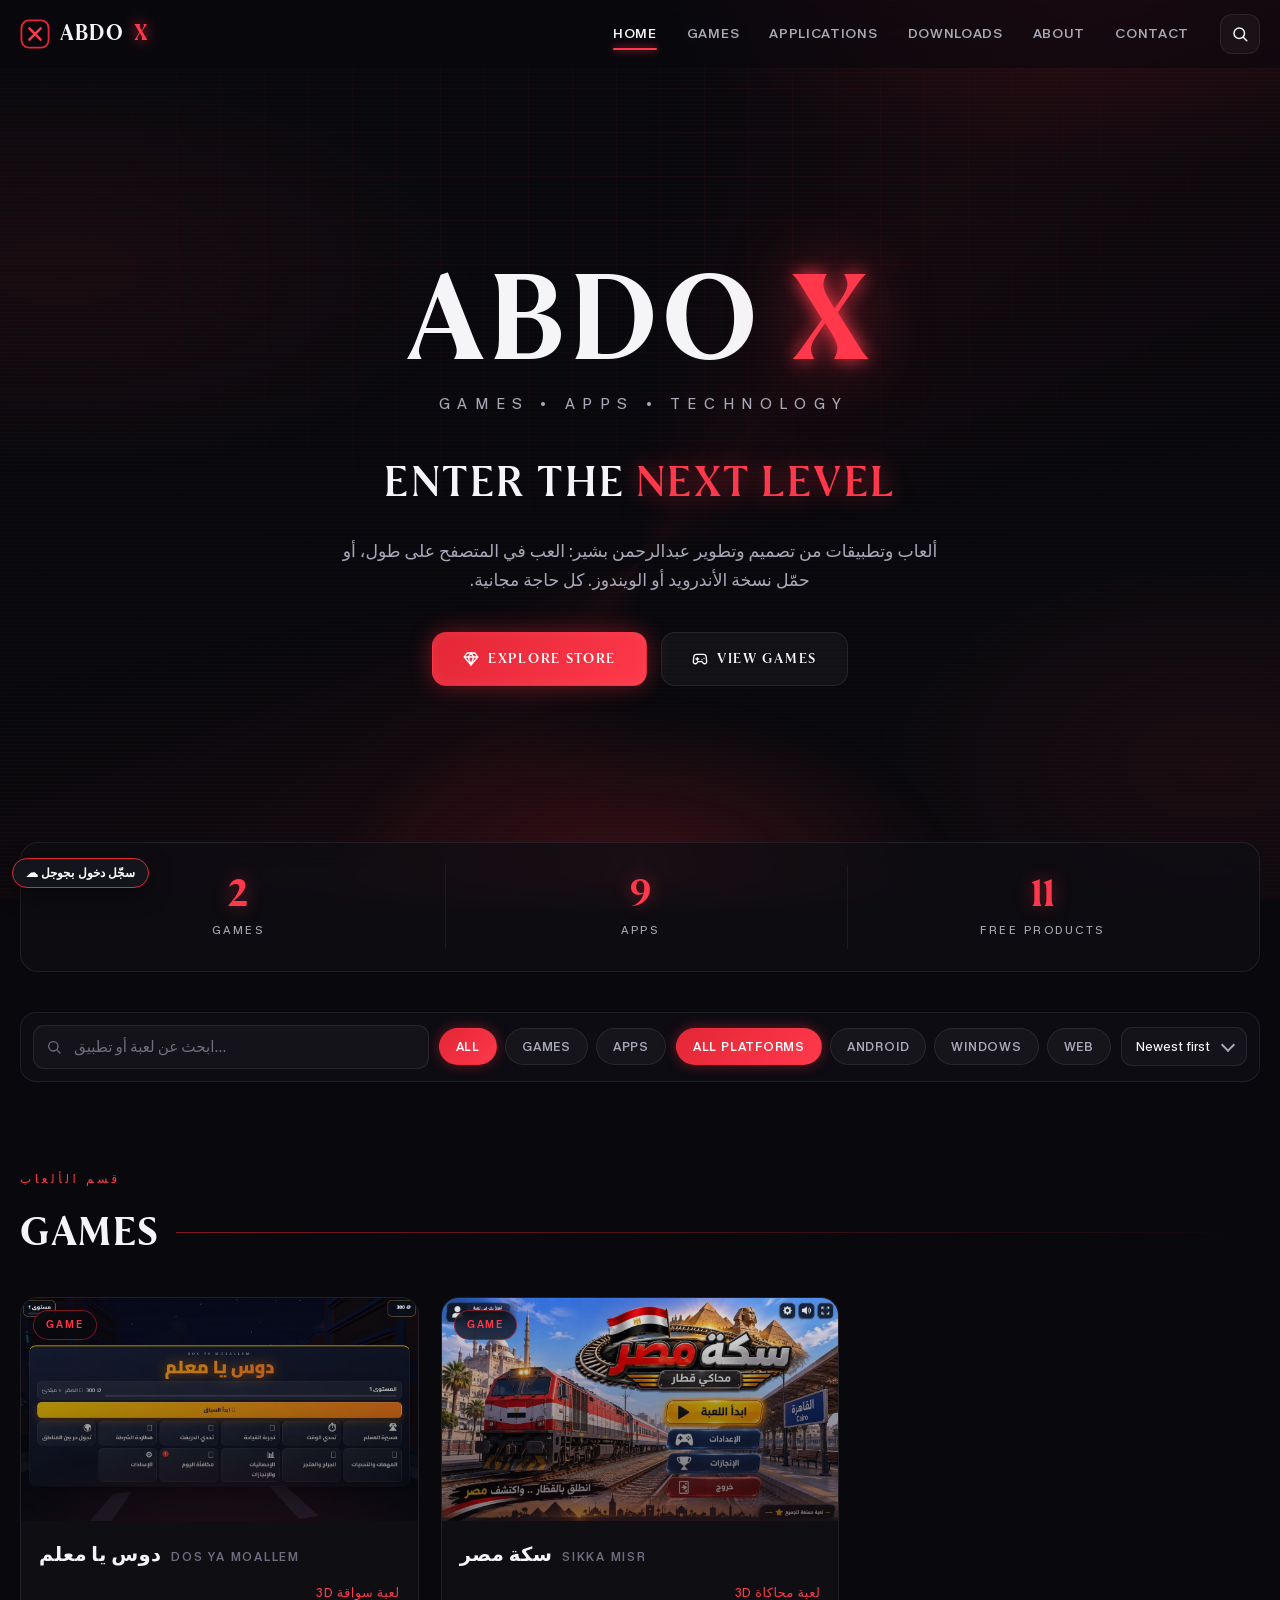
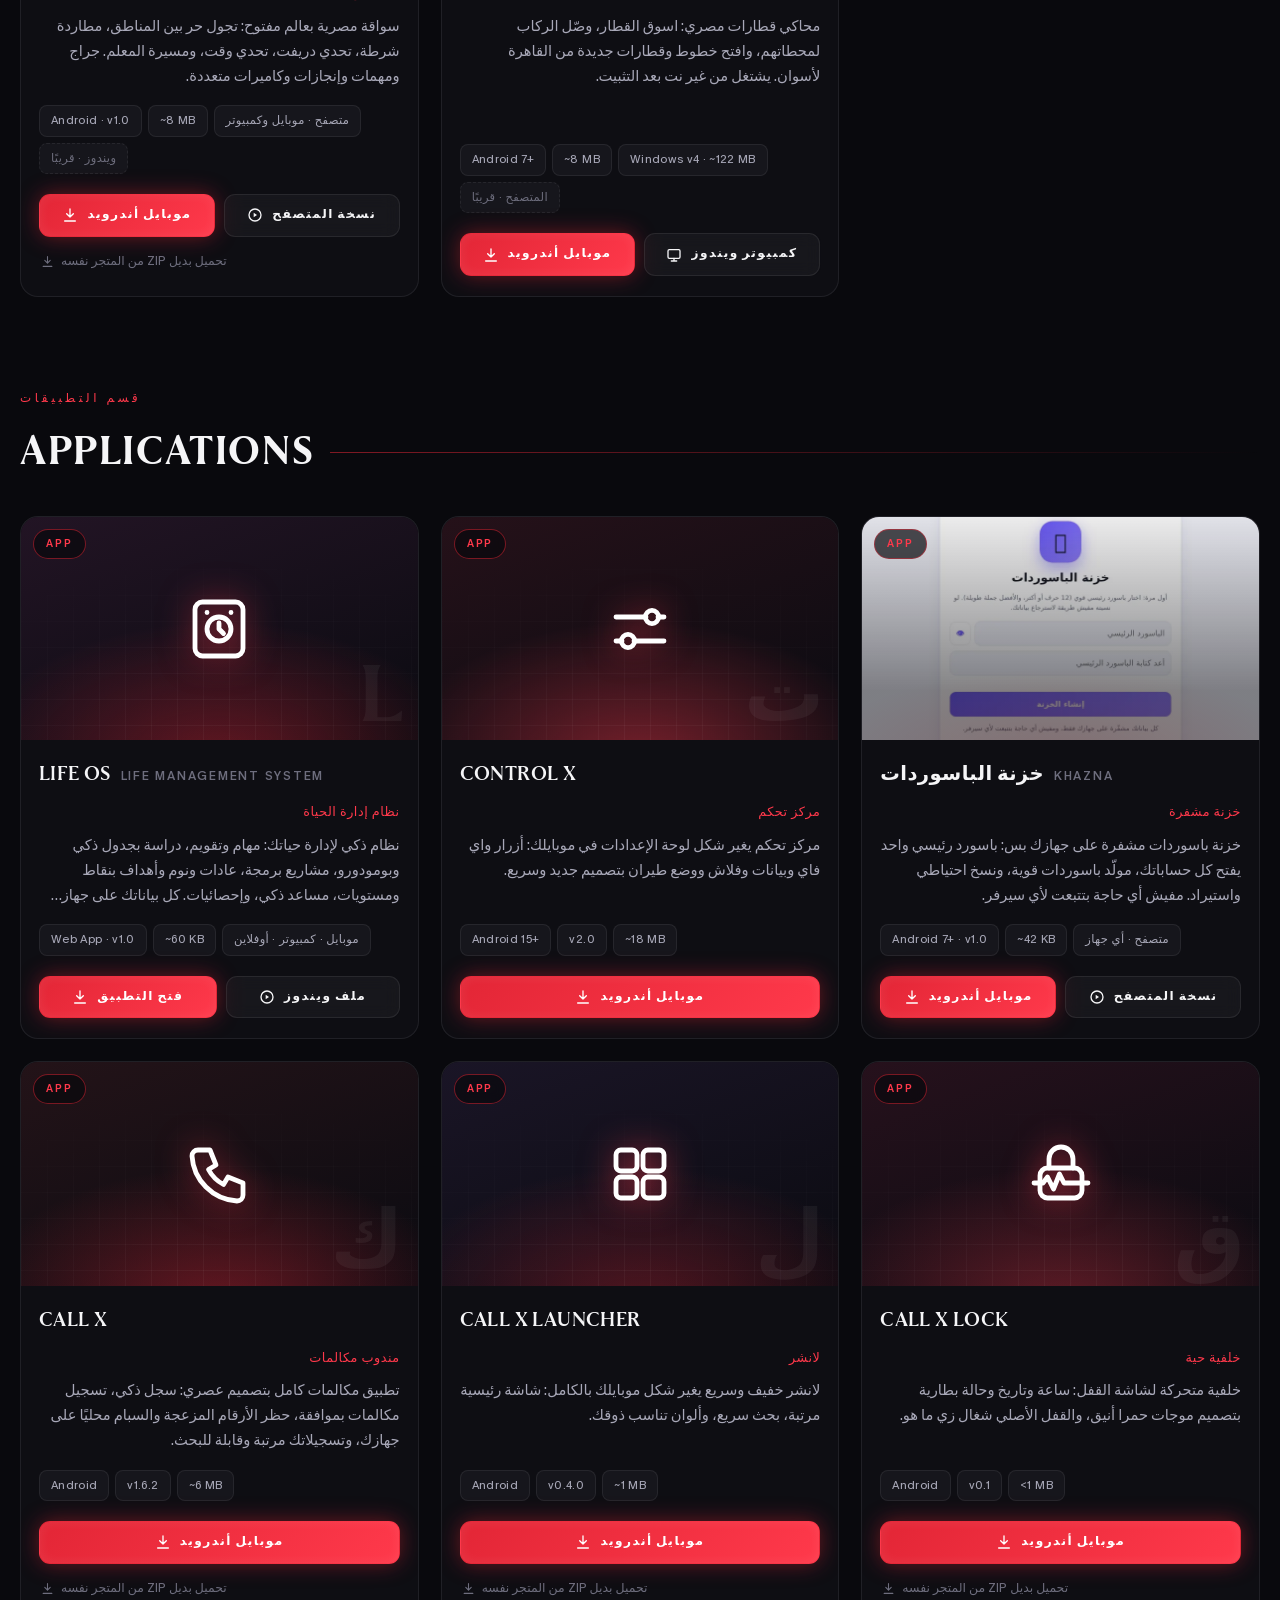
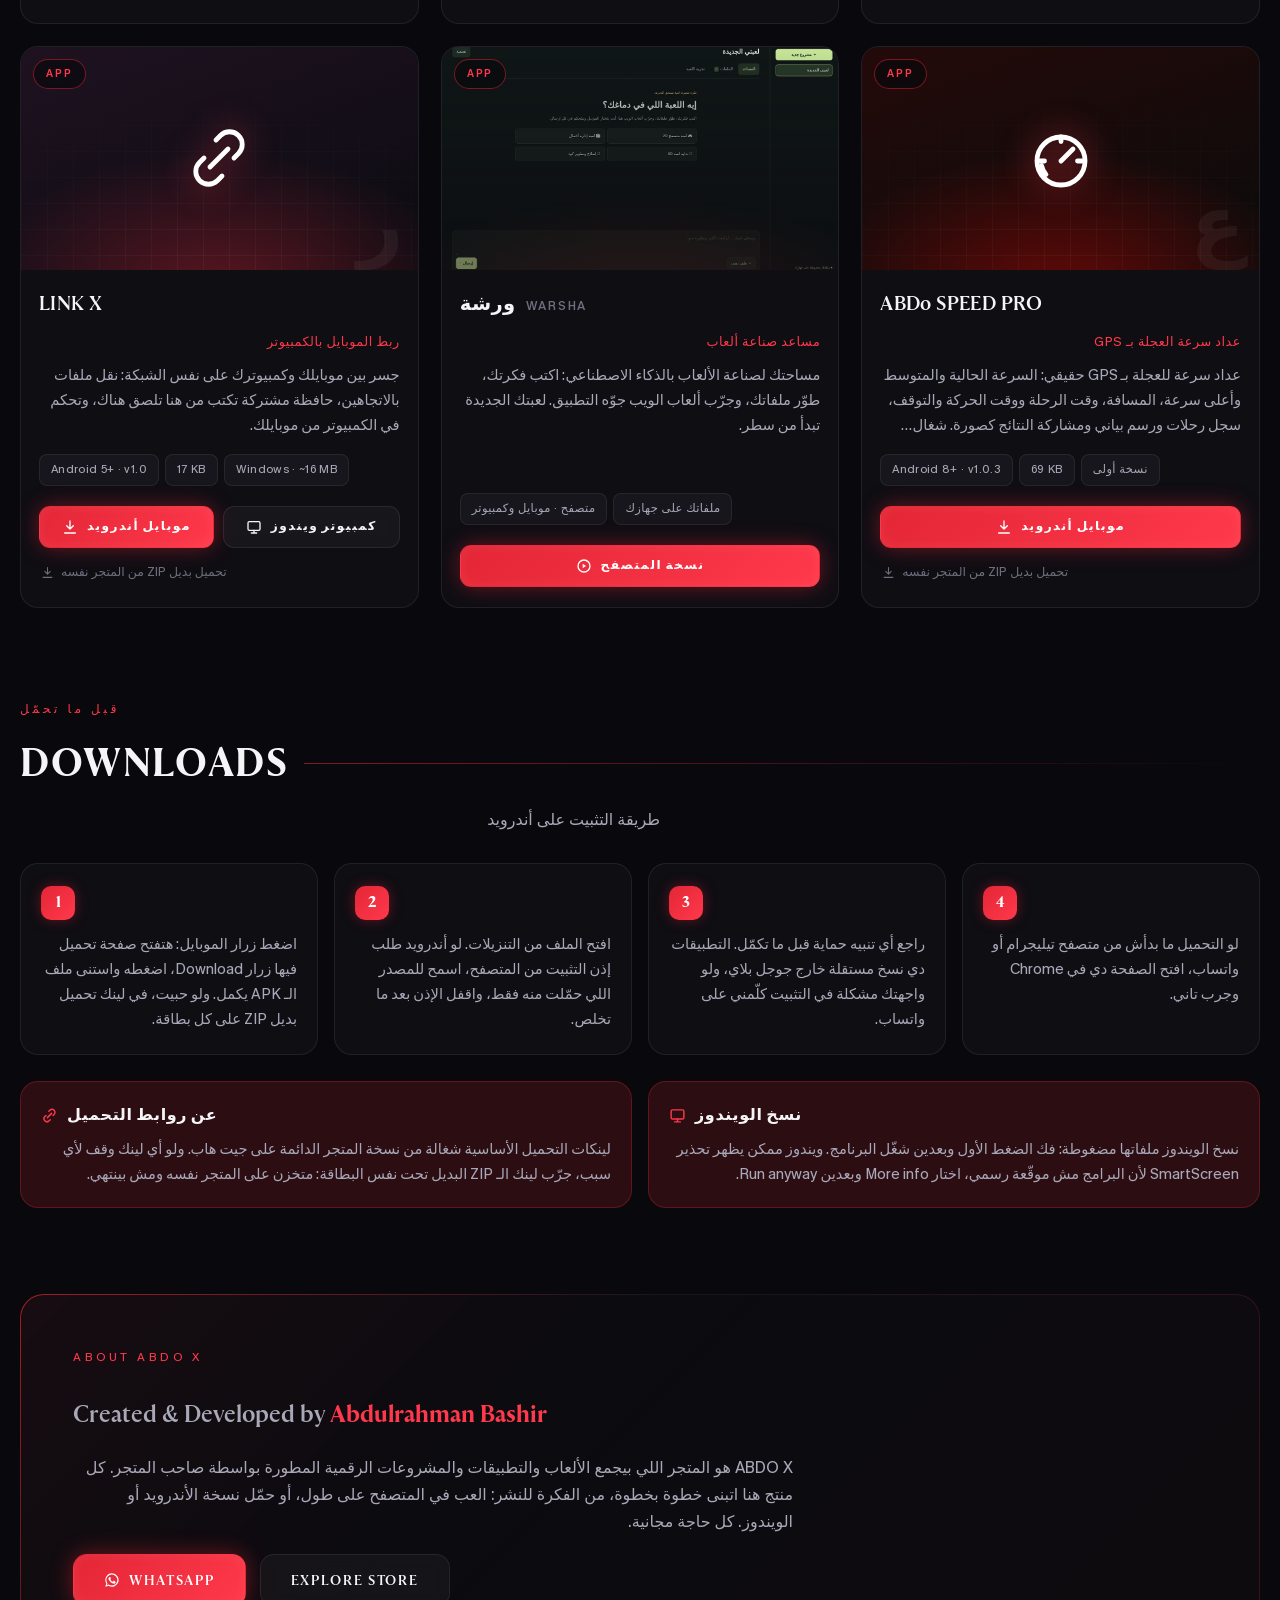
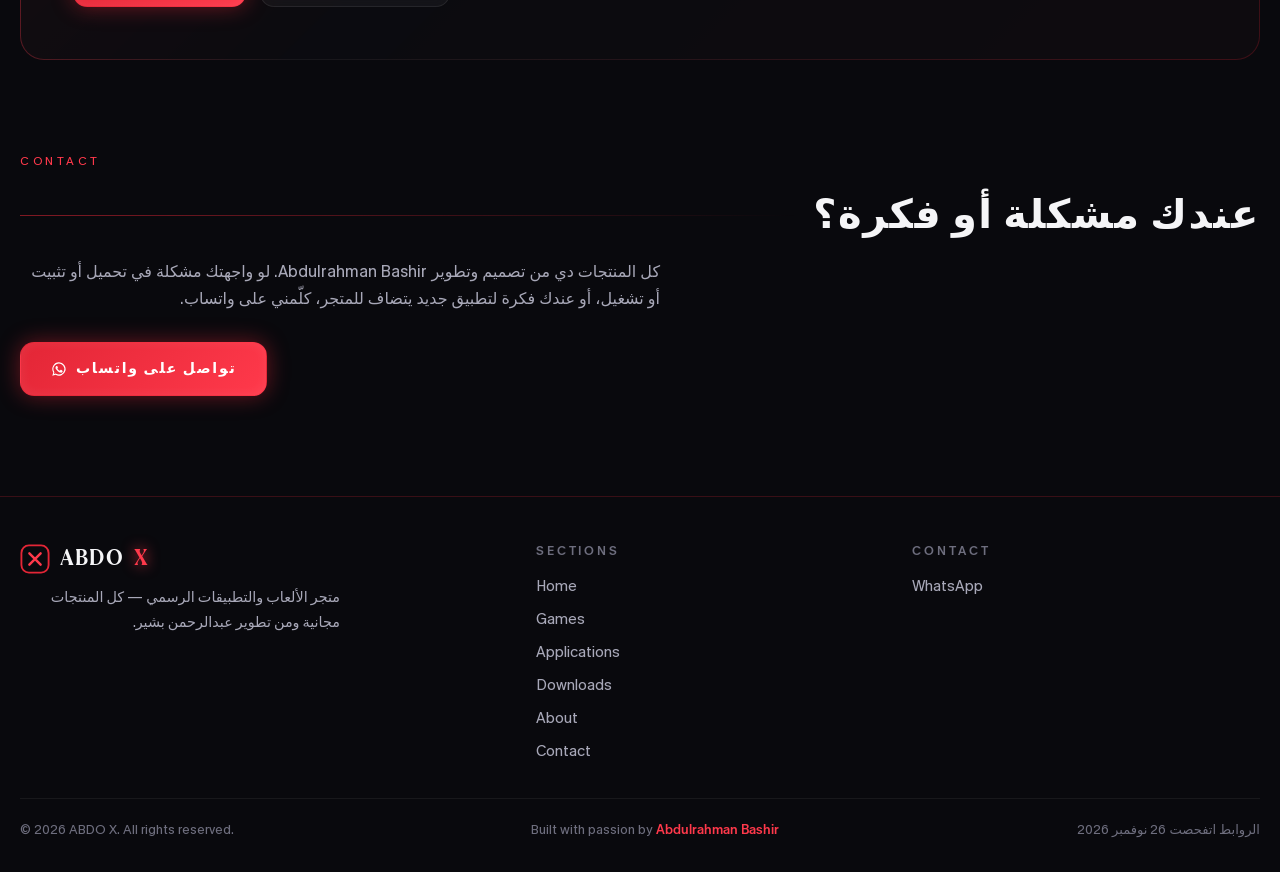
==== commit 5fec0bfb: "Add ABDo SPEED PRO (GPS bike speedometer) v1.0.3 to the store" ====
--- a/index.html
+++ b/index.html
@@ -738,6 +738,64 @@
         </template>
       </article>
 
+      <article class="card reveal" data-id="abdospeed" data-kind="app" data-platforms="android" data-order="10" data-free="1" data-search="abdo speed pro عبدو سبيد برو عداد سرعة عجلة دراجة gps bike speedometer مسافة رحلات">
+        <div class="card-cover" style="--cov-a:#240a0a;--cov-b:#0b0b0b;--cov-glow:rgba(225,6,0,.40)">
+          <span class="card-kind">App</span>
+          <svg class="cov-icon" viewBox="0 0 24 24" fill="none" stroke="currentColor" stroke-width="1.6" stroke-linecap="round" stroke-linejoin="round"><circle cx="12" cy="13" r="8"/><path d="M12 13l4-4"/><path d="M7 17.5a7 7 0 0 1-1.5-3"/><path d="M12 5v1.5M5 13h1.5M19 13h-1.5"/></svg>
+          <span class="cov-letter">ع</span>
+        </div>
+        <div class="card-body">
+          <div class="card-titles"><h3 class="card-name">ABDo SPEED PRO</h3></div>
+          <p class="card-type ar">عداد سرعة العجلة بـ GPS</p>
+          <p class="card-desc ar">عداد سرعة للعجلة بـ GPS حقيقي: السرعة الحالية والمتوسط وأعلى سرعة، المسافة، وقت الرحلة ووقت الحركة والتوقف، سجل رحلات ورسم بياني ومشاركة النتائج كصورة. شغال والشاشة مطفية.</p>
+          <div class="card-meta">
+            <span class="meta-tag">Android 8+ · v1.0.3</span>
+            <span class="meta-tag">69 KB</span>
+            <span class="meta-tag">نسخة أولى</span>
+          </div>
+          <div class="card-actions">
+            <a class="btn btn-primary btn-sm" href="https://abdulrahmanbashir501-oss.github.io/abdo-store/downloads/ABDo-SPEED-PRO-v1.0.3.apk">
+              <svg viewBox="0 0 24 24" fill="none" stroke="currentColor" stroke-width="2" stroke-linecap="round" stroke-linejoin="round"><path d="M12 3v12M7 10l5 5 5-5M4 21h16"/></svg>
+              <span class="ar">موبايل أندرويد</span>
+            </a>
+          </div>
+          <a class="zip-link" href="downloads/ABDo-SPEED-PRO-v1.0.3.zip">
+            <svg viewBox="0 0 24 24" fill="none" stroke="currentColor" stroke-width="2" stroke-linecap="round" stroke-linejoin="round"><path d="M12 3v12M7 10l5 5 5-5M4 21h16"/></svg>
+            <span class="ar">تحميل بديل ZIP من المتجر نفسه</span>
+          </a>
+        </div>
+        <template>
+          <div class="modal-cover">
+            <button class="icon-btn modal-close" data-modal-close aria-label="Close"><svg viewBox="0 0 24 24" fill="none" stroke="currentColor" stroke-width="2" stroke-linecap="round"><path d="M6 6l12 12M18 6L6 18"/></svg></button>
+            <svg class="cov-icon" viewBox="0 0 24 24" fill="none" stroke="currentColor" stroke-width="1.6" stroke-linecap="round" stroke-linejoin="round"><circle cx="12" cy="13" r="8"/><path d="M12 13l4-4"/><path d="M7 17.5a7 7 0 0 1-1.5-3"/><path d="M12 5v1.5M5 13h1.5M19 13h-1.5"/></svg>
+          </div>
+          <div class="modal-body">
+            <div class="modal-titles"><h3>ABDo SPEED PRO</h3></div>
+            <p class="card-type ar">عداد سرعة العجلة بـ GPS</p>
+            <p class="modal-desc ar">عداد سرعة للعجلة بـ GPS حقيقي: السرعة الحالية والمتوسط وأعلى سرعة، المسافة، وقت الرحلة ووقت الحركة والتوقف، سجل رحلات ورسم بياني ومشاركة النتائج كصورة. شغال والشاشة مطفية.</p>
+            <div>
+              <h5>Features</h5>
+              <ul class="feat-list ar">
+                <li>سرعة حالية ومتوسط وأعلى سرعة بإشارة GPS حقيقية</li>
+                <li>مسافة بالكيلومتر والمتر، ووقت كلي ووقت حركة ووقت توقف</li>
+                <li>فلترة قراءات GPS الضعيفة ومنع المسافة الوهمية وقت الوقوف</li>
+                <li>سجل رحلات، رسم بياني للسرعة، ومشاركة النتيجة كصورة</li>
+                <li>KM/H أو MPH، وضع ليلي، وتنبيه عند سرعة محددة</li>
+                <li>يكمل القياس والشاشة مطفية (إشعار تشغيل)</li>
+              </ul>
+            </div>
+            <div class="modal-meta">
+              <span class="meta-tag">Android 8+ · v1.0.3</span>
+              <span class="meta-tag">APK 69 KB</span>
+            </div>
+            <div class="modal-actions">
+              <a class="btn btn-primary" href="https://abdulrahmanbashir501-oss.github.io/abdo-store/downloads/ABDo-SPEED-PRO-v1.0.3.apk"><svg viewBox="0 0 24 24" fill="none" stroke="currentColor" stroke-width="2" stroke-linecap="round" stroke-linejoin="round"><path d="M12 3v12M7 10l5 5 5-5M4 21h16"/></svg><span class="ar">موبايل أندرويد</span></a>
+              <a class="btn btn-ghost" href="downloads/ABDo-SPEED-PRO-v1.0.3.zip"><svg viewBox="0 0 24 24" fill="none" stroke="currentColor" stroke-width="2" stroke-linecap="round" stroke-linejoin="round"><path d="M12 3v12M7 10l5 5 5-5M4 21h16"/></svg><span class="ar">تحميل بديل ZIP</span></a>
+            </div>
+            <p class="modal-note ar">نسخة أولى اتجربت من صاحبها بس، فممكن تلاقي أخطاء أو فروق في الدقة. اسمح بالموقع الدقيق والإشعارات، واستنى إشارة GPS الخضرا قبل ما تبدأ الرحلة. لو اتطلب منك السماح بالتثبيت من مصدر غير معروف، وافق.</p>
+          </div>
+        </template>
+      </article>
     </div>
     <div class="empty-state" id="appsEmpty"><p class="big">No results</p><p class="ar">مفيش تطبيقات مطابقة للبحث أو الفلتر. جرّب كلمة تانية.</p></div>
   </div>
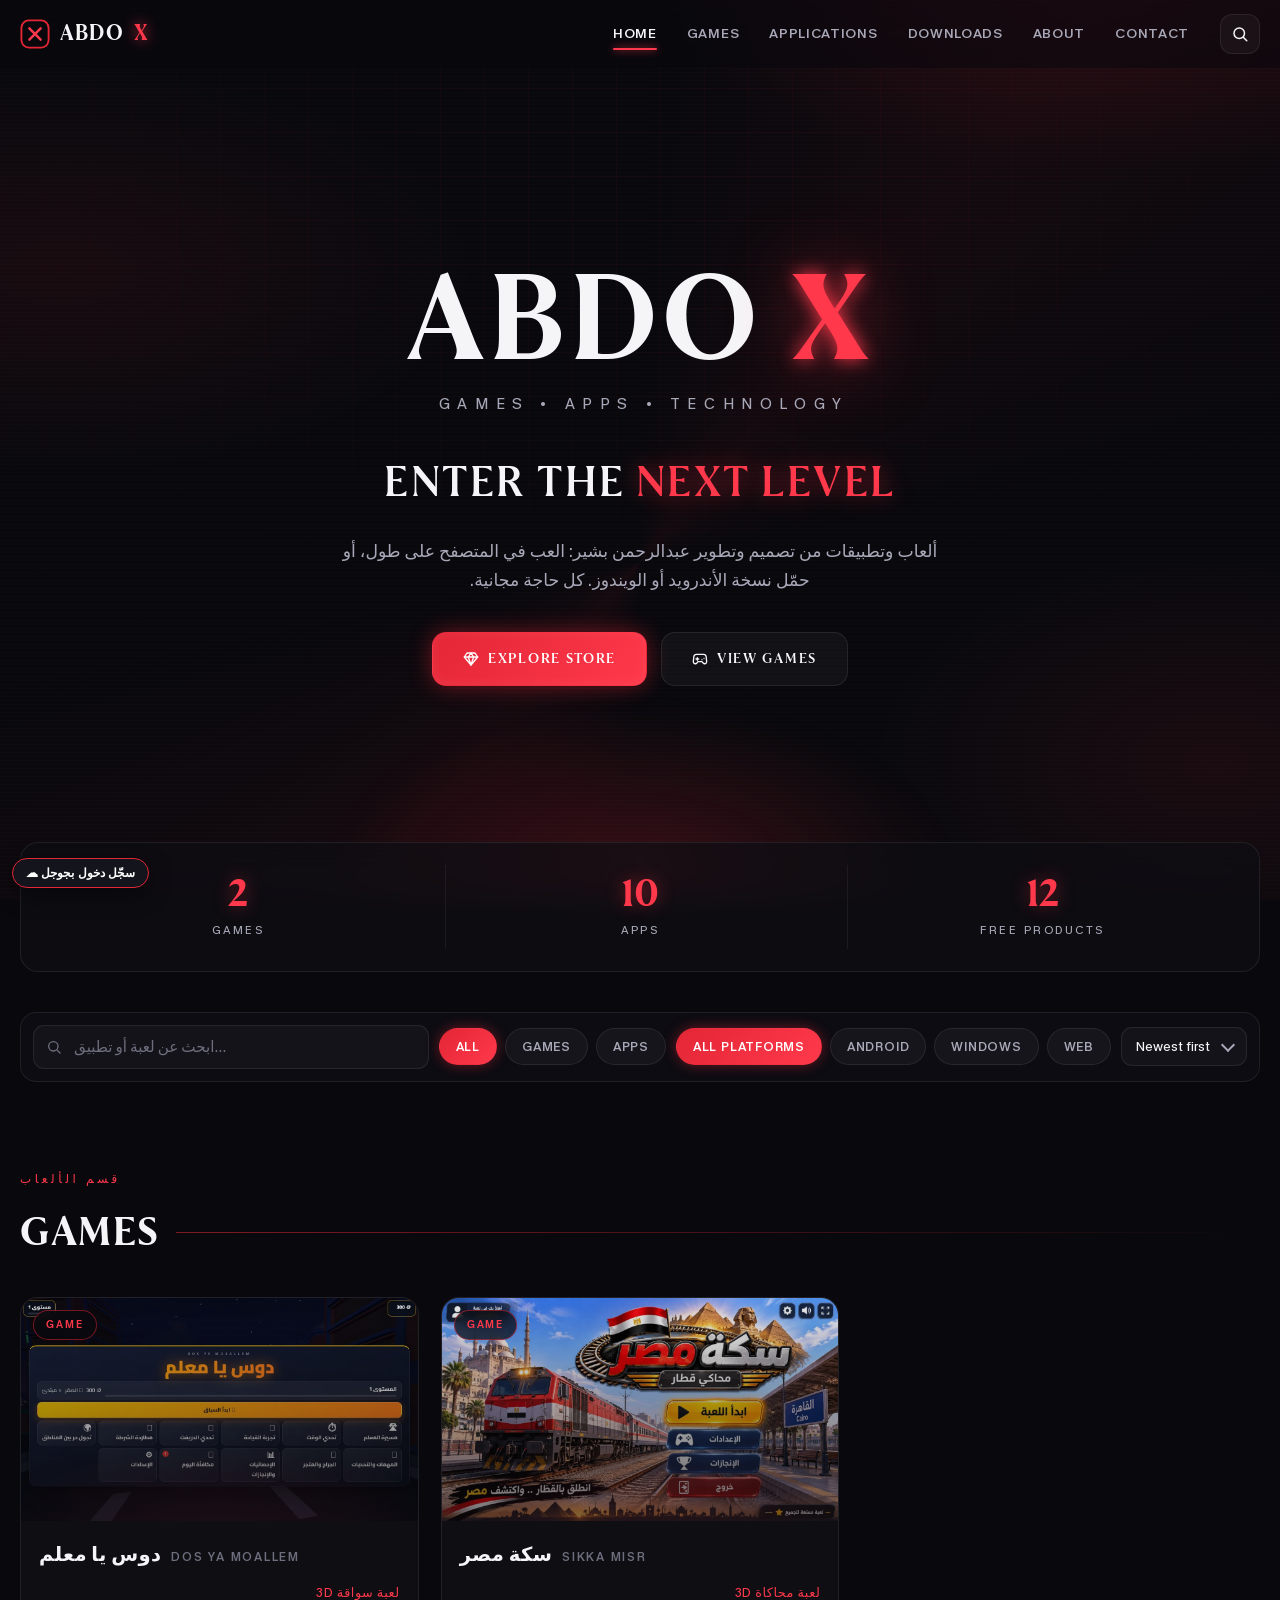
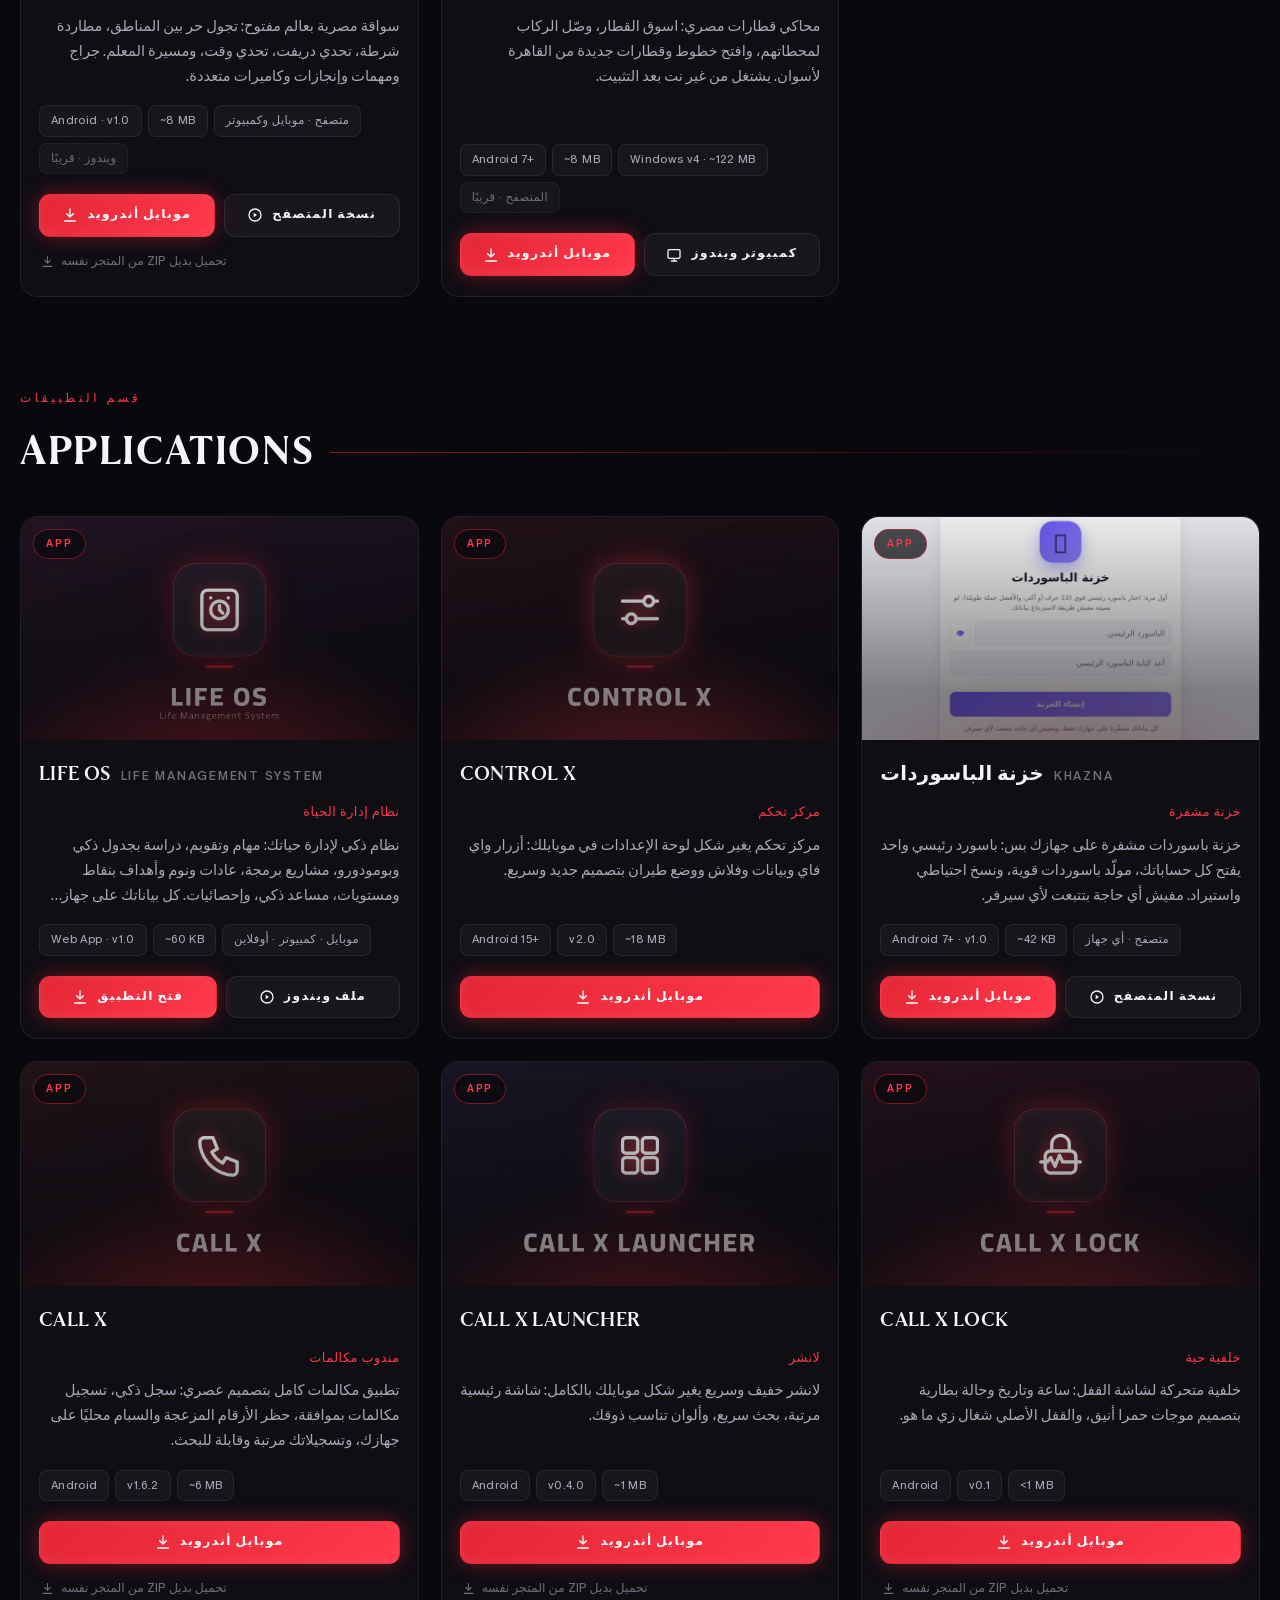
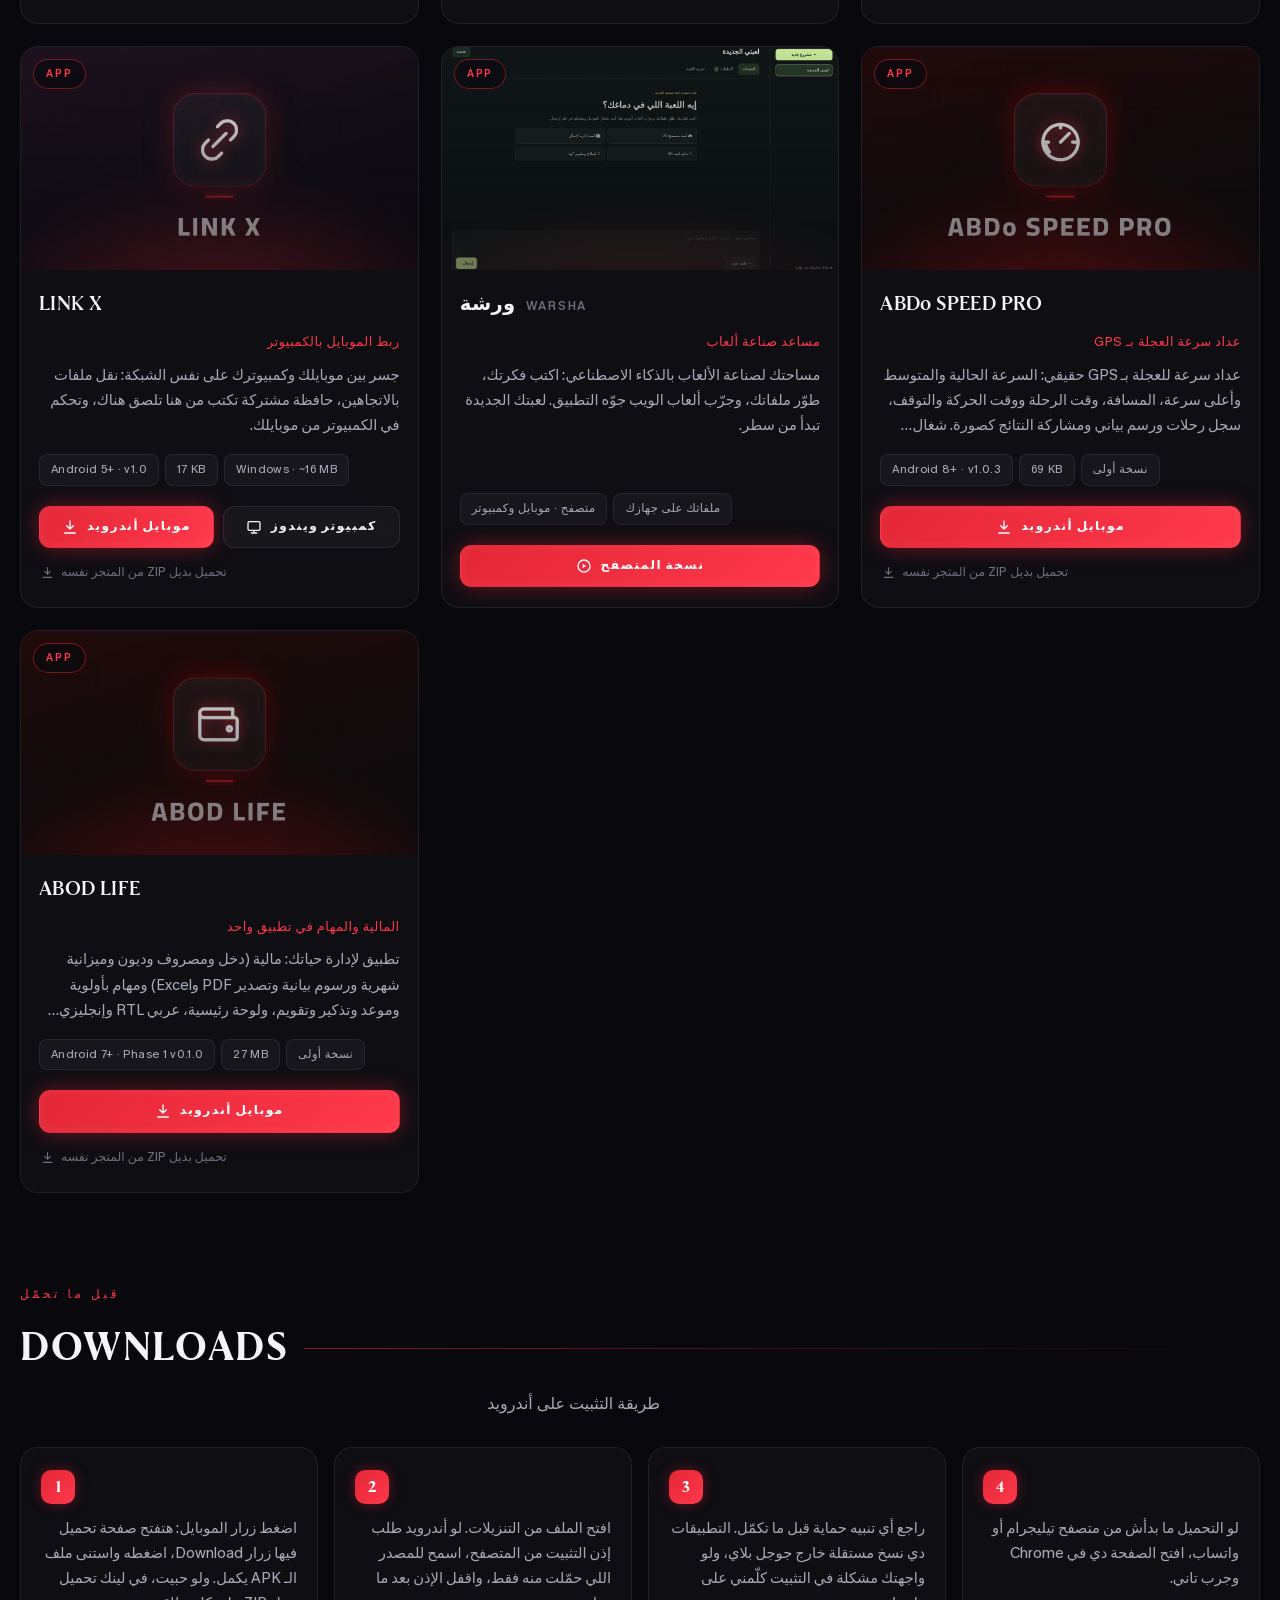
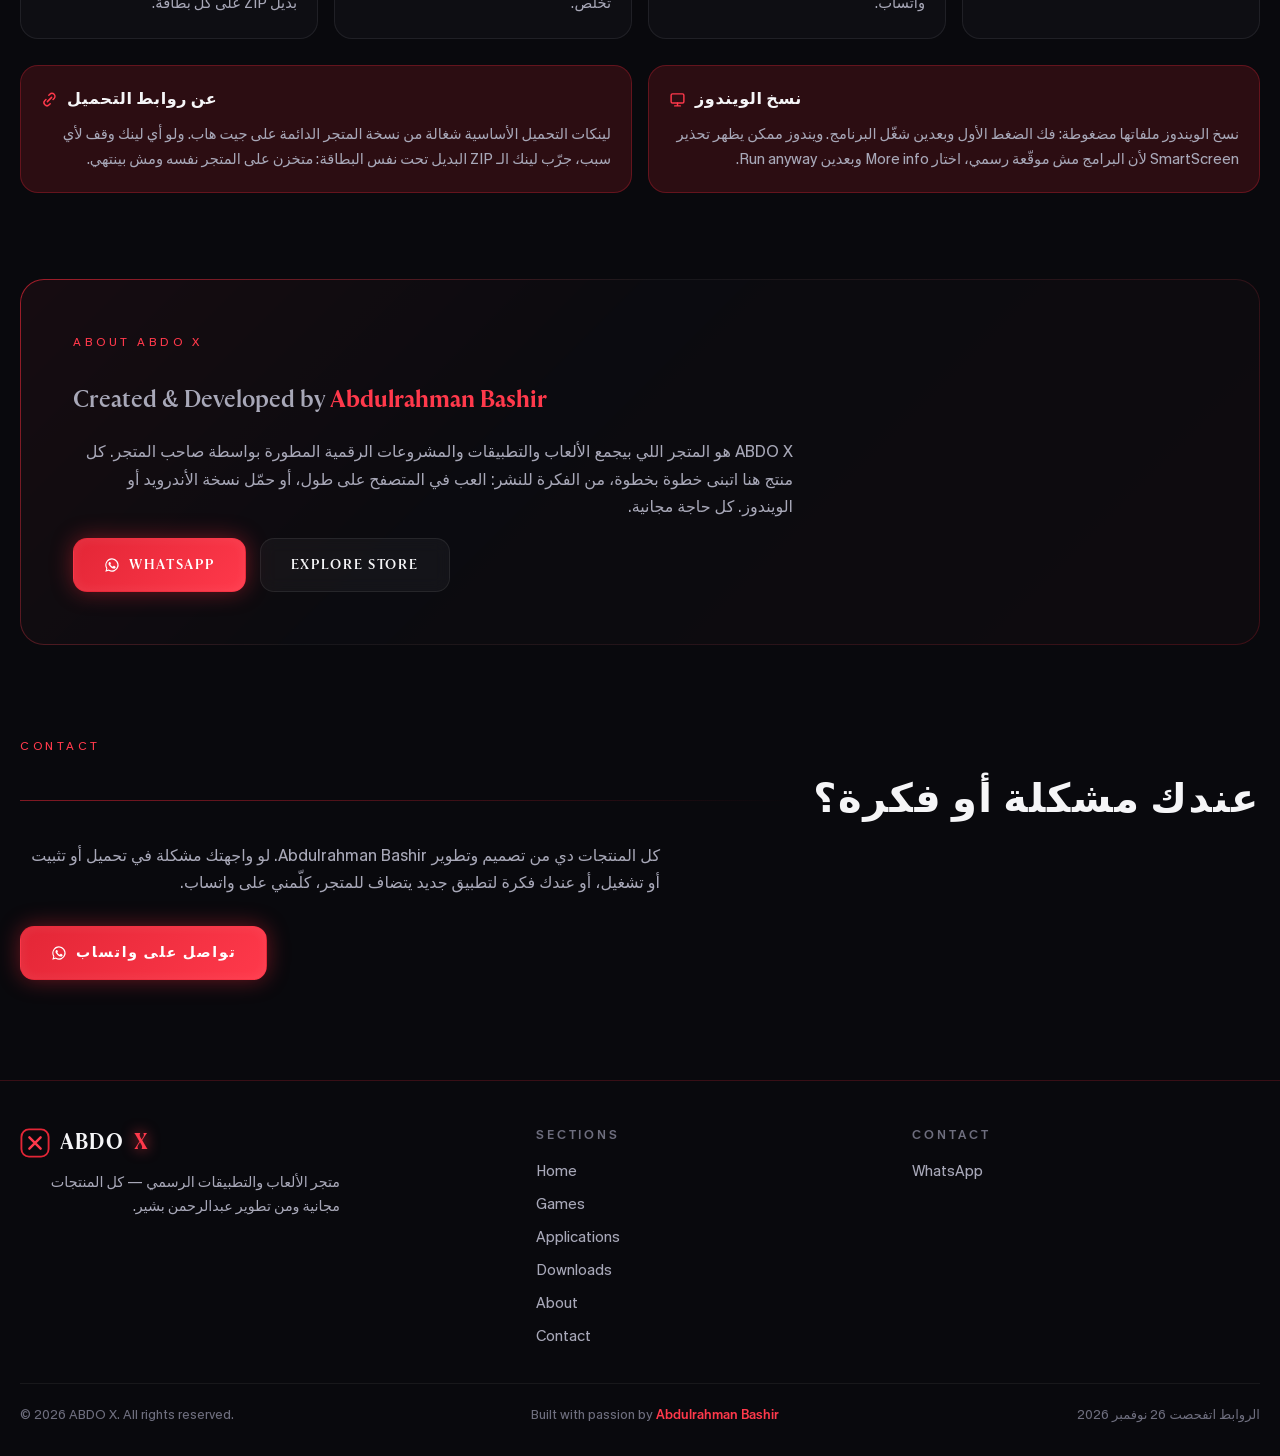
==== commit 1660ce85: "Add ABOD LIFE (phase 1) to the store and designed covers for all apps without images" ====
--- a/index.html
+++ b/index.html
@@ -341,7 +341,8 @@
       </article>
 
       <article class="card reveal" data-id="callx" data-kind="app" data-platforms="android" data-order="3" data-free="1" data-search="call x كول اكس مكالمات تسجيل حظر سبام dialer phone calls recorder">
-        <div class="card-cover" style="--cov-a:#231318;--cov-b:#0b0b11;--cov-glow:rgba(227,38,54,.42)">
+        <div class="card-cover has-photo" style="--cov-a:#231318;--cov-b:#0b0b11;--cov-glow:rgba(227,38,54,.42)">
+          <img class="cov-img" src="assets/covers/callx.webp" alt="CALL X" loading="lazy" width="1280">
           <span class="card-kind">App</span>
           <svg class="cov-icon" viewBox="0 0 24 24" fill="none" stroke="currentColor" stroke-width="1.6" stroke-linecap="round" stroke-linejoin="round"><path d="M5 4h4l2 5-2.5 1.5a12 12 0 0 0 5 5L15 13l5 2v4a2 2 0 0 1-2 2A16 16 0 0 1 3 6a2 2 0 0 1 2-2z"/></svg>
           <span class="cov-letter">ك</span>
@@ -367,7 +368,8 @@
           </a>
         </div>
         <template>
-          <div class="modal-cover">
+          <div class="modal-cover has-photo">
+            <img class="cov-img" src="assets/covers/callx.webp" alt="CALL X" loading="lazy">
             <button class="icon-btn modal-close" data-modal-close aria-label="Close"><svg viewBox="0 0 24 24" fill="none" stroke="currentColor" stroke-width="2" stroke-linecap="round"><path d="M6 6l12 12M18 6L6 18"/></svg></button>
             <svg class="cov-icon" viewBox="0 0 24 24" fill="none" stroke="currentColor" stroke-width="1.6" stroke-linecap="round" stroke-linejoin="round"><path d="M5 4h4l2 5-2.5 1.5a12 12 0 0 0 5 5L15 13l5 2v4a2 2 0 0 1-2 2A16 16 0 0 1 3 6a2 2 0 0 1 2-2z"/></svg>
           </div>
@@ -399,7 +401,8 @@
       </article>
 
       <article class="card reveal" data-id="callx-launcher" data-kind="app" data-platforms="android" data-order="5" data-free="1" data-search="call x launcher لانشر شاشة رئيسية home screen">
-        <div class="card-cover" style="--cov-a:#1a1526;--cov-b:#0b0b11;--cov-glow:rgba(227,38,54,.32)">
+        <div class="card-cover has-photo" style="--cov-a:#1a1526;--cov-b:#0b0b11;--cov-glow:rgba(227,38,54,.32)">
+          <img class="cov-img" src="assets/covers/callx-launcher.webp" alt="CALL X LAUNCHER" loading="lazy" width="1280">
           <span class="card-kind">App</span>
           <svg class="cov-icon" viewBox="0 0 24 24" fill="none" stroke="currentColor" stroke-width="1.6" stroke-linecap="round" stroke-linejoin="round"><rect x="4" y="4" width="7" height="7" rx="1.6"/><rect x="13" y="4" width="7" height="7" rx="1.6"/><rect x="4" y="13" width="7" height="7" rx="1.6"/><rect x="13" y="13" width="7" height="7" rx="1.6"/></svg>
           <span class="cov-letter">ل</span>
@@ -425,7 +428,8 @@
           </a>
         </div>
         <template>
-          <div class="modal-cover">
+          <div class="modal-cover has-photo">
+            <img class="cov-img" src="assets/covers/callx-launcher.webp" alt="CALL X LAUNCHER" loading="lazy">
             <button class="icon-btn modal-close" data-modal-close aria-label="Close"><svg viewBox="0 0 24 24" fill="none" stroke="currentColor" stroke-width="2" stroke-linecap="round"><path d="M6 6l12 12M18 6L6 18"/></svg></button>
             <svg class="cov-icon" viewBox="0 0 24 24" fill="none" stroke="currentColor" stroke-width="1.6" stroke-linecap="round" stroke-linejoin="round"><rect x="4" y="4" width="7" height="7" rx="1.6"/><rect x="13" y="4" width="7" height="7" rx="1.6"/><rect x="4" y="13" width="7" height="7" rx="1.6"/><rect x="13" y="13" width="7" height="7" rx="1.6"/></svg>
           </div>
@@ -456,7 +460,8 @@
       </article>
 
       <article class="card reveal" data-id="callx-lock" data-kind="app" data-platforms="android" data-order="6" data-free="1" data-search="call x lock خلفية حية شاشة القفل موجات lock screen live wallpaper">
-        <div class="card-cover" style="--cov-a:#26111c;--cov-b:#0b0b11;--cov-glow:rgba(255,57,75,.34)">
+        <div class="card-cover has-photo" style="--cov-a:#26111c;--cov-b:#0b0b11;--cov-glow:rgba(255,57,75,.34)">
+          <img class="cov-img" src="assets/covers/callx-lock.webp" alt="CALL X LOCK" loading="lazy" width="1280">
           <span class="card-kind">App</span>
           <svg class="cov-icon" viewBox="0 0 24 24" fill="none" stroke="currentColor" stroke-width="1.6" stroke-linecap="round" stroke-linejoin="round"><rect x="5" y="10" width="14" height="10" rx="2.5"/><path d="M8 10V7a4 4 0 0 1 8 0v3"/><path d="M3 15h3l1.5-2 2 4 2-5 1.5 3H21"/></svg>
           <span class="cov-letter">ق</span>
@@ -482,7 +487,8 @@
           </a>
         </div>
         <template>
-          <div class="modal-cover">
+          <div class="modal-cover has-photo">
+            <img class="cov-img" src="assets/covers/callx-lock.webp" alt="CALL X LOCK" loading="lazy">
             <button class="icon-btn modal-close" data-modal-close aria-label="Close"><svg viewBox="0 0 24 24" fill="none" stroke="currentColor" stroke-width="2" stroke-linecap="round"><path d="M6 6l12 12M18 6L6 18"/></svg></button>
             <svg class="cov-icon" viewBox="0 0 24 24" fill="none" stroke="currentColor" stroke-width="1.6" stroke-linecap="round" stroke-linejoin="round"><rect x="5" y="10" width="14" height="10" rx="2.5"/><path d="M8 10V7a4 4 0 0 1 8 0v3"/><path d="M3 15h3l1.5-2 2 4 2-5 1.5 3H21"/></svg>
           </div>
@@ -512,7 +518,8 @@
       </article>
 
       <article class="card reveal" data-id="linkx" data-kind="app" data-platforms="android windows" data-order="7" data-free="1" data-search="link x لينك اكس ربط الموبايل بالكمبيوتر نقل ملفات حافظة تحكم clipboard file transfer remote">
-        <div class="card-cover" style="--cov-a:#1f1220;--cov-b:#0b0b11;--cov-glow:rgba(227,38,54,.36)">
+        <div class="card-cover has-photo" style="--cov-a:#1f1220;--cov-b:#0b0b11;--cov-glow:rgba(227,38,54,.36)">
+          <img class="cov-img" src="assets/covers/linkx.webp" alt="LINK X" loading="lazy" width="1280">
           <span class="card-kind">App</span>
           <svg class="cov-icon" viewBox="0 0 24 24" fill="none" stroke="currentColor" stroke-width="1.6" stroke-linecap="round" stroke-linejoin="round"><path d="M9 15l6-6"/><path d="M11 6l1.5-1.5a4.24 4.24 0 0 1 6 6L17 12"/><path d="M13 18l-1.5 1.5a4.24 4.24 0 0 1-6-6L7 12"/></svg>
           <span class="cov-letter">ر</span>
@@ -542,7 +549,8 @@
           </a>
         </div>
         <template>
-          <div class="modal-cover">
+          <div class="modal-cover has-photo">
+            <img class="cov-img" src="assets/covers/linkx.webp" alt="LINK X" loading="lazy">
             <button class="icon-btn modal-close" data-modal-close aria-label="Close"><svg viewBox="0 0 24 24" fill="none" stroke="currentColor" stroke-width="2" stroke-linecap="round"><path d="M6 6l12 12M18 6L6 18"/></svg></button>
             <svg class="cov-icon" viewBox="0 0 24 24" fill="none" stroke="currentColor" stroke-width="1.6" stroke-linecap="round" stroke-linejoin="round"><path d="M9 15l6-6"/><path d="M11 6l1.5-1.5a4.24 4.24 0 0 1 6 6L17 12"/><path d="M13 18l-1.5 1.5a4.24 4.24 0 0 1-6-6L7 12"/></svg>
           </div>
@@ -575,7 +583,8 @@
       </article>
 
       <article class="card reveal" data-id="lifeos" data-kind="app" data-platforms="android windows web" data-order="0" data-free="1" data-search="لايف او اس life os تنظيم الحياة دراسة مشاريع عادات بومودورو productivity planner">
-        <div class="card-cover" style="--cov-a:#221424;--cov-b:#0b0b11;--cov-glow:rgba(227,38,54,.4)">
+        <div class="card-cover has-photo" style="--cov-a:#221424;--cov-b:#0b0b11;--cov-glow:rgba(227,38,54,.4)">
+          <img class="cov-img" src="assets/covers/lifeos.webp" alt="LIFE OS" loading="lazy" width="1280">
           <span class="card-kind">App</span>
           <svg class="cov-icon" viewBox="0 0 24 24" fill="none" stroke="currentColor" stroke-width="1.6" stroke-linecap="round" stroke-linejoin="round"><rect x="4" y="3" width="16" height="18" rx="2.5"/><circle cx="12" cy="12" r="4"/><path d="M12 10v2l1.5 1.5M8 6.5h.01M16 6.5h.01"/></svg>
           <span class="cov-letter">L</span>
@@ -601,7 +610,8 @@
           </div>
         </div>
         <template>
-          <div class="modal-cover">
+          <div class="modal-cover has-photo">
+            <img class="cov-img" src="assets/covers/lifeos.webp" alt="LIFE OS" loading="lazy">
             <button class="icon-btn modal-close" data-modal-close aria-label="Close"><svg viewBox="0 0 24 24" fill="none" stroke="currentColor" stroke-width="2" stroke-linecap="round"><path d="M6 6l12 12M18 6L6 18"/></svg></button>
             <svg class="cov-icon" viewBox="0 0 24 24" fill="none" stroke="currentColor" stroke-width="1.6" stroke-linecap="round" stroke-linejoin="round"><rect x="4" y="3" width="16" height="18" rx="2.5"/><circle cx="12" cy="12" r="4"/><path d="M12 10v2l1.5 1.5M8 6.5h.01M16 6.5h.01"/></svg>
           </div>
@@ -688,7 +698,8 @@
       </article>
 
       <article class="card reveal" data-id="controlx" data-kind="app" data-platforms="android" data-order="1" data-free="1" data-search="control x كنترول اكس مركز تحكم لوحة إعدادات واي فاي control center panel">
-        <div class="card-cover" style="--cov-a:#251119;--cov-b:#0b0b11;--cov-glow:rgba(255,57,75,.44)">
+        <div class="card-cover has-photo" style="--cov-a:#251119;--cov-b:#0b0b11;--cov-glow:rgba(255,57,75,.44)">
+          <img class="cov-img" src="assets/covers/controlx.webp" alt="CONTROL X" loading="lazy" width="1280">
           <span class="card-kind">App</span>
           <svg class="cov-icon" viewBox="0 0 24 24" fill="none" stroke="currentColor" stroke-width="1.6" stroke-linecap="round" stroke-linejoin="round"><path d="M4 8h10M18 8h2M4 16h2M10 16h10"/><circle cx="16" cy="8" r="2.2"/><circle cx="8" cy="16" r="2.2"/></svg>
           <span class="cov-letter">ت</span>
@@ -710,7 +721,8 @@
           </div>
         </div>
         <template>
-          <div class="modal-cover">
+          <div class="modal-cover has-photo">
+            <img class="cov-img" src="assets/covers/controlx.webp" alt="CONTROL X" loading="lazy">
             <button class="icon-btn modal-close" data-modal-close aria-label="Close"><svg viewBox="0 0 24 24" fill="none" stroke="currentColor" stroke-width="2" stroke-linecap="round"><path d="M6 6l12 12M18 6L6 18"/></svg></button>
             <svg class="cov-icon" viewBox="0 0 24 24" fill="none" stroke="currentColor" stroke-width="1.6" stroke-linecap="round" stroke-linejoin="round"><path d="M4 8h10M18 8h2M4 16h2M10 16h10"/><circle cx="16" cy="8" r="2.2"/><circle cx="8" cy="16" r="2.2"/></svg>
           </div>
@@ -739,7 +751,8 @@
       </article>
 
       <article class="card reveal" data-id="abdospeed" data-kind="app" data-platforms="android" data-order="10" data-free="1" data-search="abdo speed pro عبدو سبيد برو عداد سرعة عجلة دراجة gps bike speedometer مسافة رحلات">
-        <div class="card-cover" style="--cov-a:#240a0a;--cov-b:#0b0b0b;--cov-glow:rgba(225,6,0,.40)">
+        <div class="card-cover has-photo" style="--cov-a:#240a0a;--cov-b:#0b0b0b;--cov-glow:rgba(225,6,0,.40)">
+          <img class="cov-img" src="assets/covers/abdospeed.webp" alt="ABDo SPEED PRO" loading="lazy" width="1280">
           <span class="card-kind">App</span>
           <svg class="cov-icon" viewBox="0 0 24 24" fill="none" stroke="currentColor" stroke-width="1.6" stroke-linecap="round" stroke-linejoin="round"><circle cx="12" cy="13" r="8"/><path d="M12 13l4-4"/><path d="M7 17.5a7 7 0 0 1-1.5-3"/><path d="M12 5v1.5M5 13h1.5M19 13h-1.5"/></svg>
           <span class="cov-letter">ع</span>
@@ -765,7 +778,8 @@
           </a>
         </div>
         <template>
-          <div class="modal-cover">
+          <div class="modal-cover has-photo">
+            <img class="cov-img" src="assets/covers/abdospeed.webp" alt="ABDo SPEED PRO" loading="lazy">
             <button class="icon-btn modal-close" data-modal-close aria-label="Close"><svg viewBox="0 0 24 24" fill="none" stroke="currentColor" stroke-width="2" stroke-linecap="round"><path d="M6 6l12 12M18 6L6 18"/></svg></button>
             <svg class="cov-icon" viewBox="0 0 24 24" fill="none" stroke="currentColor" stroke-width="1.6" stroke-linecap="round" stroke-linejoin="round"><circle cx="12" cy="13" r="8"/><path d="M12 13l4-4"/><path d="M7 17.5a7 7 0 0 1-1.5-3"/><path d="M12 5v1.5M5 13h1.5M19 13h-1.5"/></svg>
           </div>
@@ -793,6 +807,68 @@
               <a class="btn btn-ghost" href="downloads/ABDo-SPEED-PRO-v1.0.3.zip"><svg viewBox="0 0 24 24" fill="none" stroke="currentColor" stroke-width="2" stroke-linecap="round" stroke-linejoin="round"><path d="M12 3v12M7 10l5 5 5-5M4 21h16"/></svg><span class="ar">تحميل بديل ZIP</span></a>
             </div>
             <p class="modal-note ar">نسخة أولى اتجربت من صاحبها بس، فممكن تلاقي أخطاء أو فروق في الدقة. اسمح بالموقع الدقيق والإشعارات، واستنى إشارة GPS الخضرا قبل ما تبدأ الرحلة. لو اتطلب منك السماح بالتثبيت من مصدر غير معروف، وافق.</p>
+          </div>
+        </template>
+      </article>
+
+      <article class="card reveal" data-id="abodlife" data-kind="app" data-platforms="android" data-order="11" data-free="1" data-search="abod life عبود لايف مالية مصروفات ديون ميزانية مهام تذكير تقويم finance tasks budget debts expense">
+        <div class="card-cover has-photo" style="--cov-a:#240a0a;--cov-b:#0b0b0b;--cov-glow:rgba(225,6,0,.40)">
+          <img class="cov-img" src="assets/covers/abodlife.webp" alt="ABOD LIFE" loading="lazy" width="1280">
+          <span class="card-kind">App</span>
+          <svg class="cov-icon" viewBox="0 0 24 24" fill="none" stroke="currentColor" stroke-width="1.6" stroke-linecap="round" stroke-linejoin="round"><path d="M3 7a2 2 0 0 1 2-2h13v4"/><path d="M3 7v10a2 2 0 0 0 2 2h14a1 1 0 0 0 1-1v-8a1 1 0 0 0-1-1H5a2 2 0 0 1-2-2z"/><circle cx="16.5" cy="14" r="1"/></svg>
+          <span class="cov-letter">A</span>
+        </div>
+        <div class="card-body">
+          <div class="card-titles"><h3 class="card-name">ABOD LIFE</h3></div>
+          <p class="card-type ar">المالية والمهام في تطبيق واحد</p>
+          <p class="card-desc ar">تطبيق لإدارة حياتك: مالية (دخل ومصروف وديون وميزانية شهرية ورسوم بيانية وتصدير PDF وExcel) ومهام بأولوية وموعد وتذكير وتقويم، ولوحة رئيسية، عربي RTL وإنجليزي وداكن وفاتح. البيانات محفوظة على موبايلك بس.</p>
+          <div class="card-meta">
+            <span class="meta-tag">Android 7+ · Phase 1 v0.1.0</span>
+            <span class="meta-tag">27 MB</span>
+            <span class="meta-tag">نسخة أولى</span>
+          </div>
+          <div class="card-actions">
+            <a class="btn btn-primary btn-sm" href="https://abdulrahmanbashir501-oss.github.io/abdo-store/downloads/ABOD-LIFE-phase1.apk">
+              <svg viewBox="0 0 24 24" fill="none" stroke="currentColor" stroke-width="2" stroke-linecap="round" stroke-linejoin="round"><path d="M12 3v12M7 10l5 5 5-5M4 21h16"/></svg>
+              <span class="ar">موبايل أندرويد</span>
+            </a>
+          </div>
+          <a class="zip-link" href="downloads/ABOD-LIFE-phase1.zip">
+            <svg viewBox="0 0 24 24" fill="none" stroke="currentColor" stroke-width="2" stroke-linecap="round" stroke-linejoin="round"><path d="M12 3v12M7 10l5 5 5-5M4 21h16"/></svg>
+            <span class="ar">تحميل بديل ZIP من المتجر نفسه</span>
+          </a>
+        </div>
+        <template>
+          <div class="modal-cover has-photo">
+            <img class="cov-img" src="assets/covers/abodlife.webp" alt="ABOD LIFE" loading="lazy">
+            <button class="icon-btn modal-close" data-modal-close aria-label="Close"><svg viewBox="0 0 24 24" fill="none" stroke="currentColor" stroke-width="2" stroke-linecap="round"><path d="M6 6l12 12M18 6L6 18"/></svg></button>
+            <svg class="cov-icon" viewBox="0 0 24 24" fill="none" stroke="currentColor" stroke-width="1.6" stroke-linecap="round" stroke-linejoin="round"><path d="M3 7a2 2 0 0 1 2-2h13v4"/><path d="M3 7v10a2 2 0 0 0 2 2h14a1 1 0 0 0 1-1v-8a1 1 0 0 0-1-1H5a2 2 0 0 1-2-2z"/><circle cx="16.5" cy="14" r="1"/></svg>
+          </div>
+          <div class="modal-body">
+            <div class="modal-titles"><h3>ABOD LIFE</h3></div>
+            <p class="card-type ar">المالية والمهام في تطبيق واحد</p>
+            <p class="modal-desc ar">تطبيق لإدارة حياتك: مالية (دخل ومصروف وديون وميزانية شهرية ورسوم بيانية وتصدير PDF وExcel) ومهام بأولوية وموعد وتذكير وتقويم، ولوحة رئيسية، عربي RTL وإنجليزي وداكن وفاتح. البيانات محفوظة على موبايلك بس.</p>
+            <div>
+              <h5>Features</h5>
+              <ul class="feat-list ar">
+                <li>دخل ومصروف بتصنيفات، وديون (ليك وعليك) بموعد وتسجيل السداد</li>
+                <li>ميزانية شهرية لكل تصنيف بشريط تقدم، ورسوم بيانية للمصروفات</li>
+                <li>تصدير تقرير المالية PDF وExcel</li>
+                <li>مهام بأولوية وموعد ونسبة تقدم وتذكير بإشعار، وعرض قائمة وتقويم شهري</li>
+                <li>لوحة رئيسية بالرصيد والمهام المتأخرة وآخر المعاملات</li>
+                <li>عربي RTL وإنجليزي، داكن وفاتح، وكل البيانات محلية على الجهاز</li>
+              </ul>
+            </div>
+            <div class="modal-meta">
+              <span class="meta-tag">Android 7+ · Phase 1 v0.1.0</span>
+              <span class="meta-tag">APK 27 MB</span>
+            </div>
+            <div class="modal-actions">
+              <a class="btn btn-primary" href="https://abdulrahmanbashir501-oss.github.io/abdo-store/downloads/ABOD-LIFE-phase1.apk"><svg viewBox="0 0 24 24" fill="none" stroke="currentColor" stroke-width="2" stroke-linecap="round" stroke-linejoin="round"><path d="M12 3v12M7 10l5 5 5-5M4 21h16"/></svg><span class="ar">موبايل أندرويد</span></a>
+              <a class="btn btn-ghost" href="downloads/ABOD-LIFE-phase1.zip"><svg viewBox="0 0 24 24" fill="none" stroke="currentColor" stroke-width="2" stroke-linecap="round" stroke-linejoin="round"><path d="M12 3v12M7 10l5 5 5-5M4 21h16"/></svg><span class="ar">تحميل بديل ZIP</span></a>
+              <a class="btn btn-ghost" href="downloads/ABOD-LIFE-source-phase1.zip"><svg viewBox="0 0 24 24" fill="none" stroke="currentColor" stroke-width="2" stroke-linecap="round" stroke-linejoin="round"><path d="M8 7l-5 5 5 5M16 7l5 5-5 5"/></svg><span class="ar">الكود المصدري</span></a>
+            </div>
+            <p class="modal-note ar">نسخة أولى (المرحلة 1) اتجربت من صاحبها بس، فممكن تلاقي أخطاء. المتاح دلوقتي: المالية والمهام والإعدادات. مدير الملفات والأدوات والمساعد الذكي والمزامنة جاية في مراحل جاية. التذكيرات وتصدير PDF لسه محتاجين تجربة أكتر. لو اتطلب منك السماح بالتثبيت من مصدر غير معروف، وافق.</p>
           </div>
         </template>
       </article>
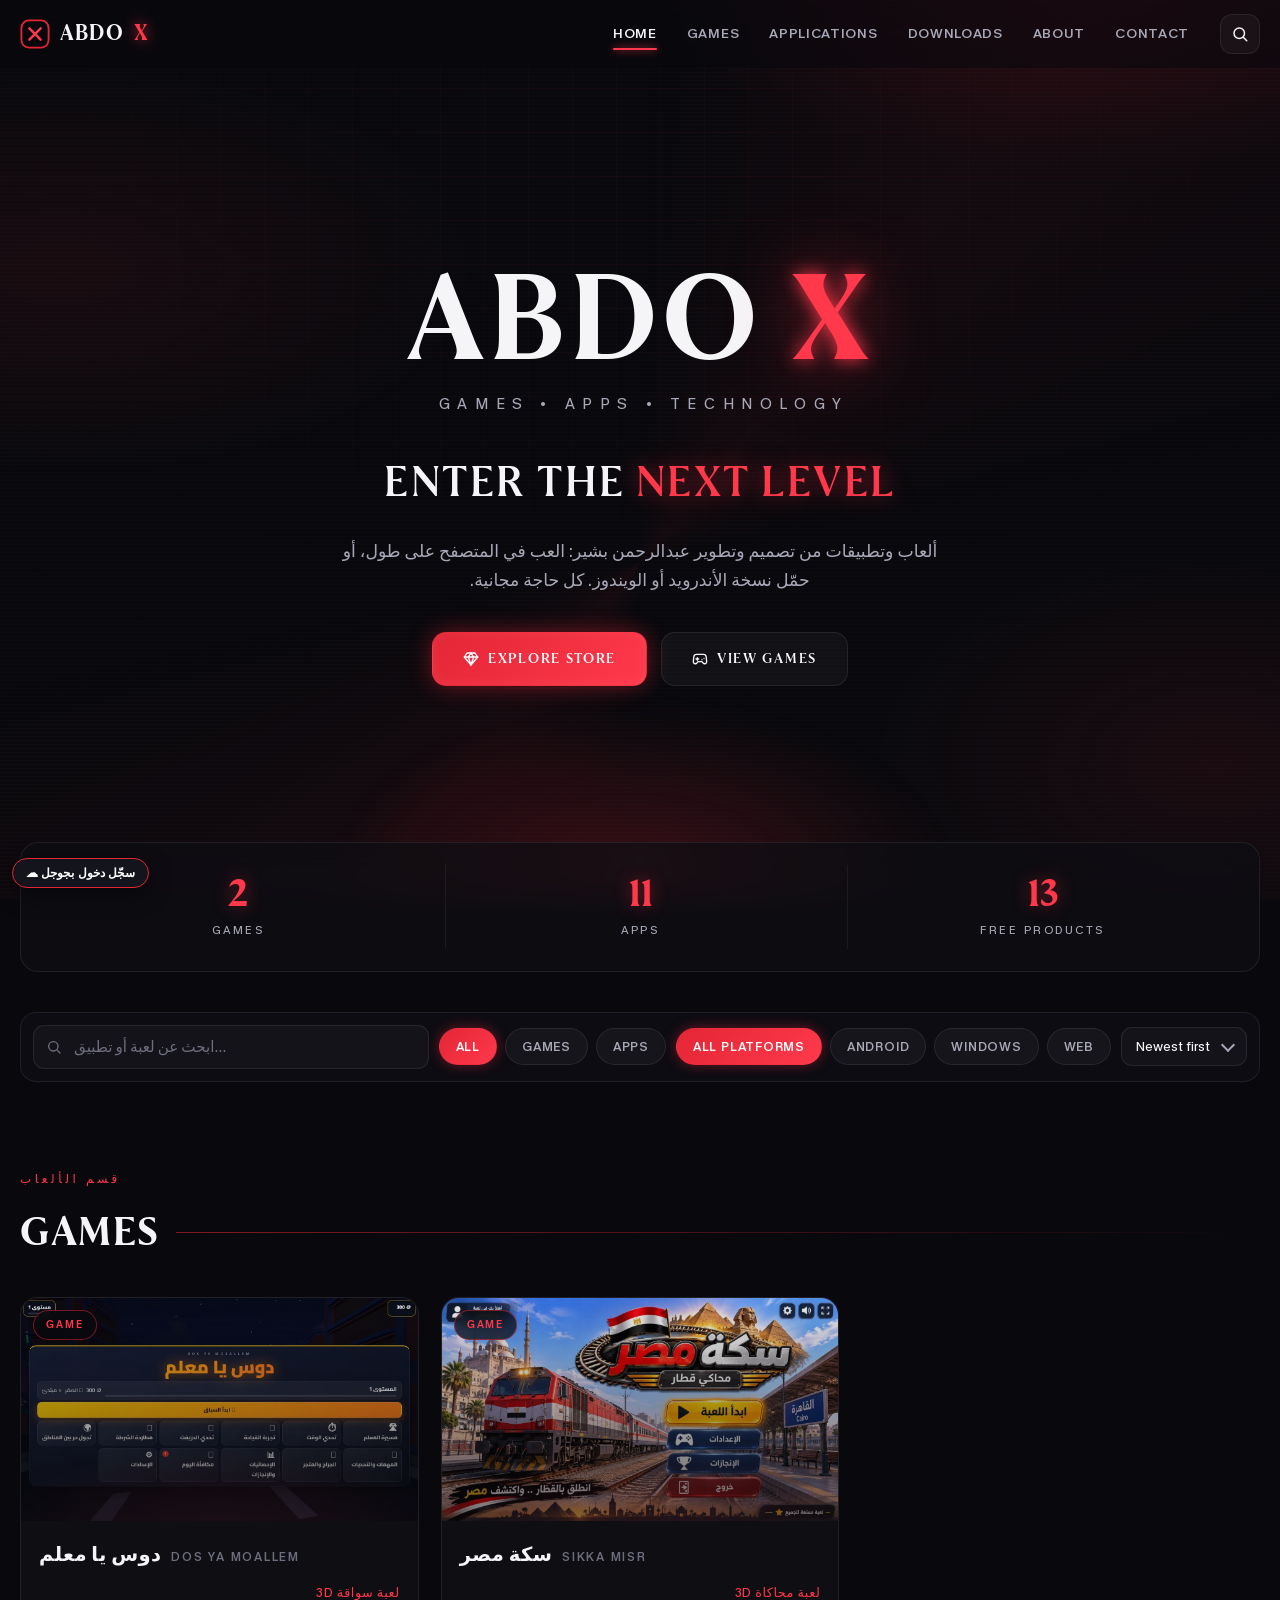
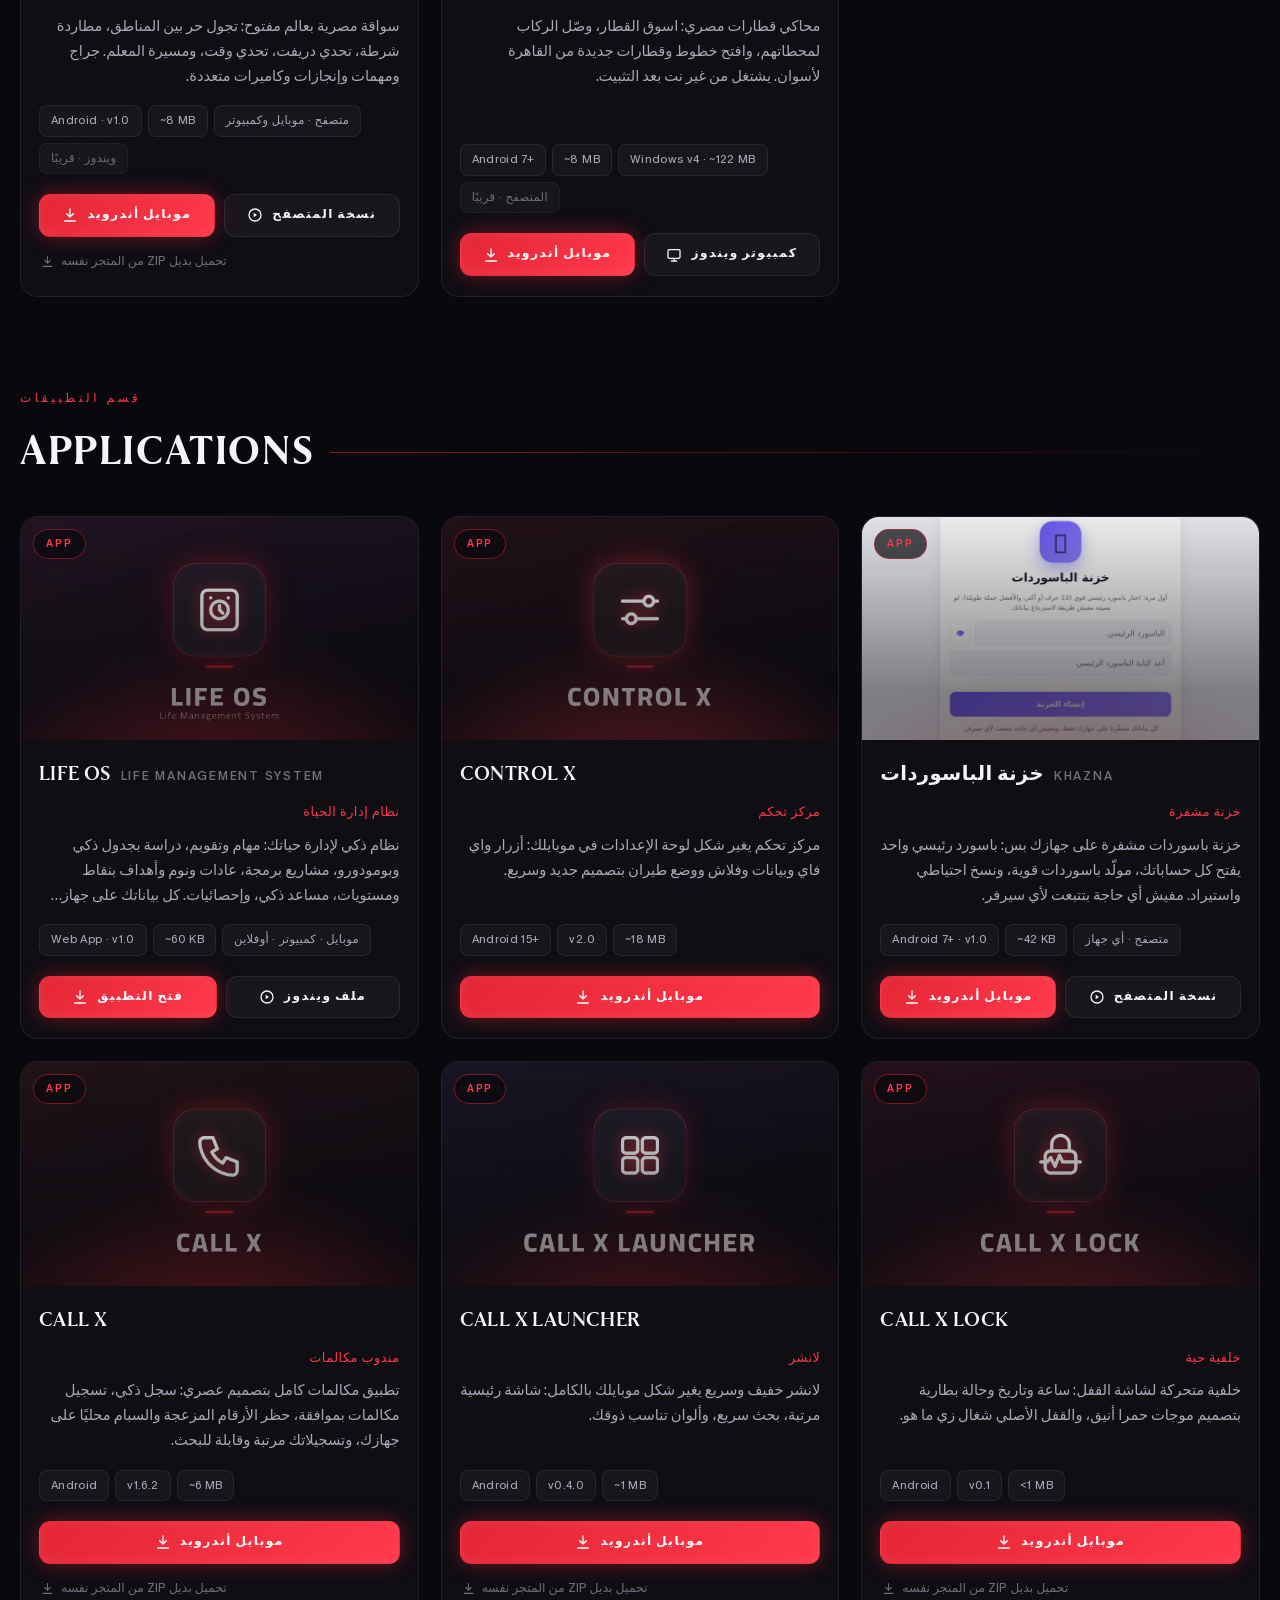
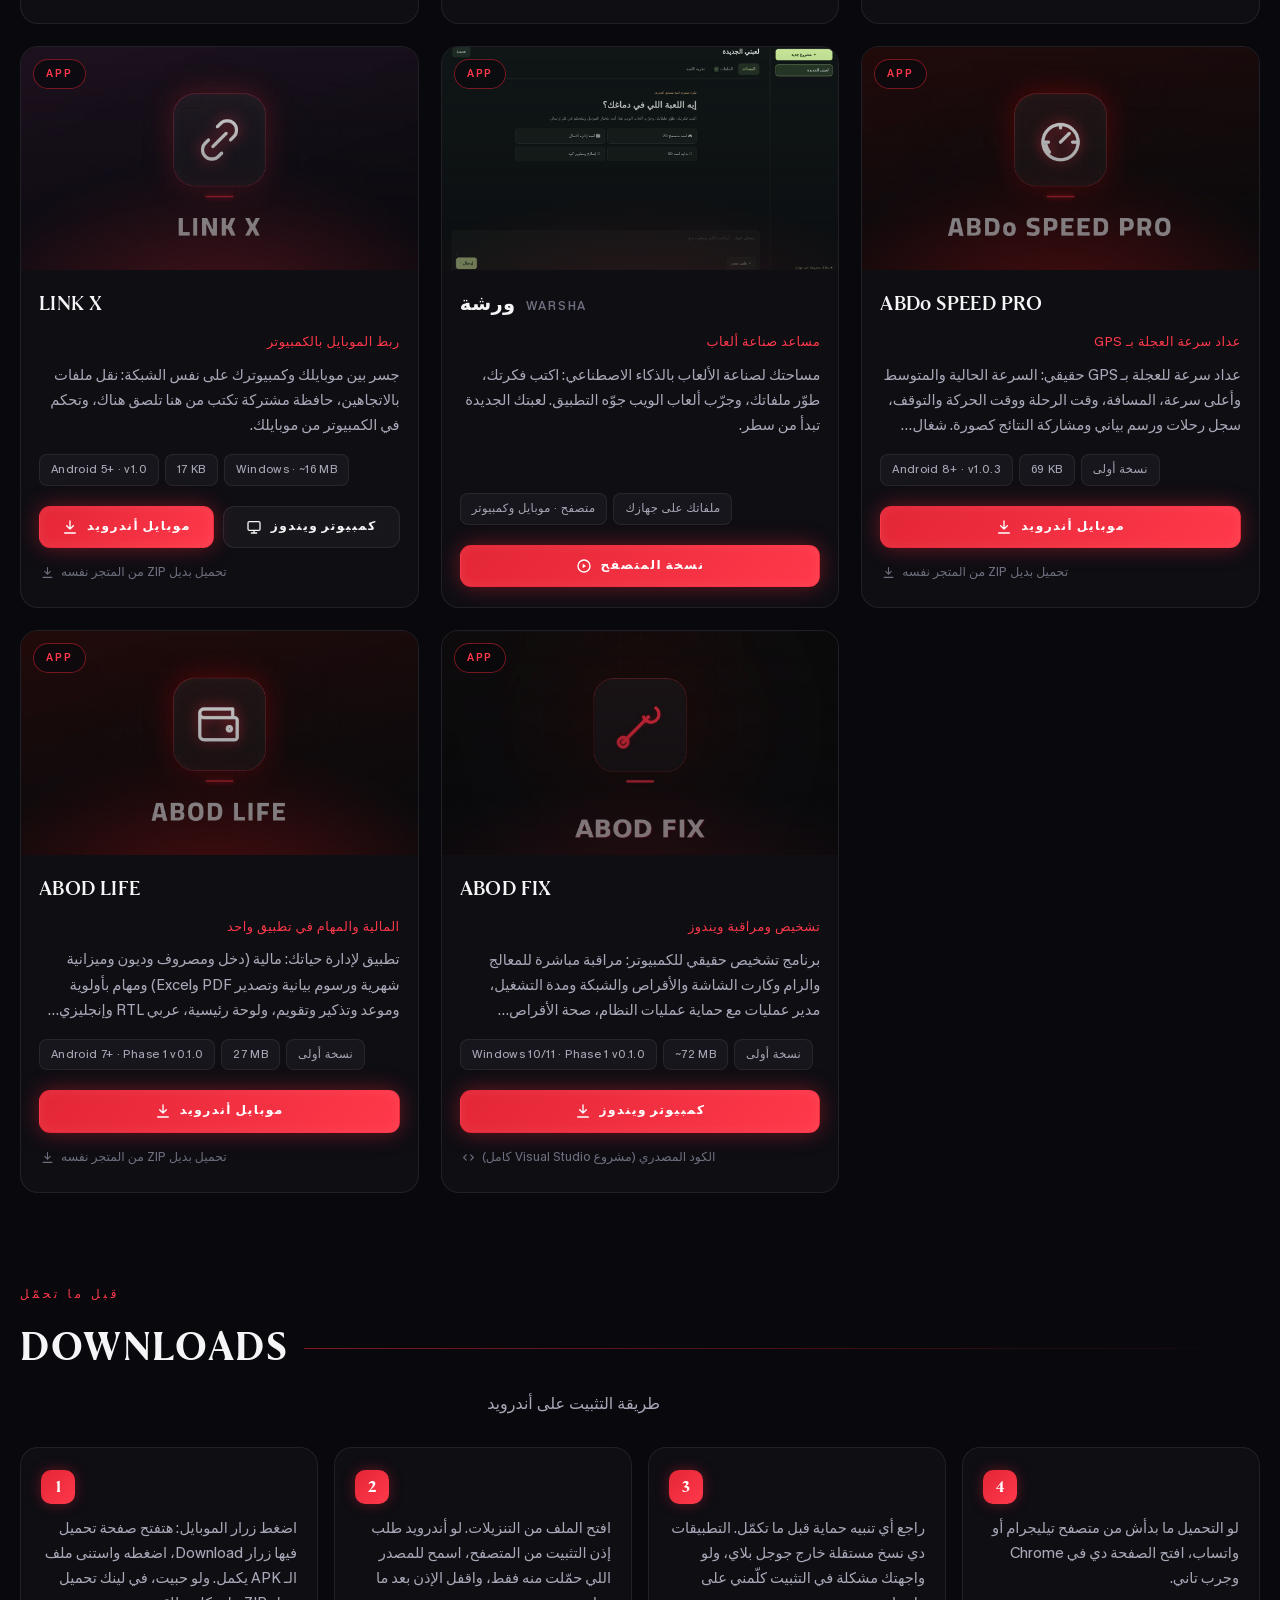
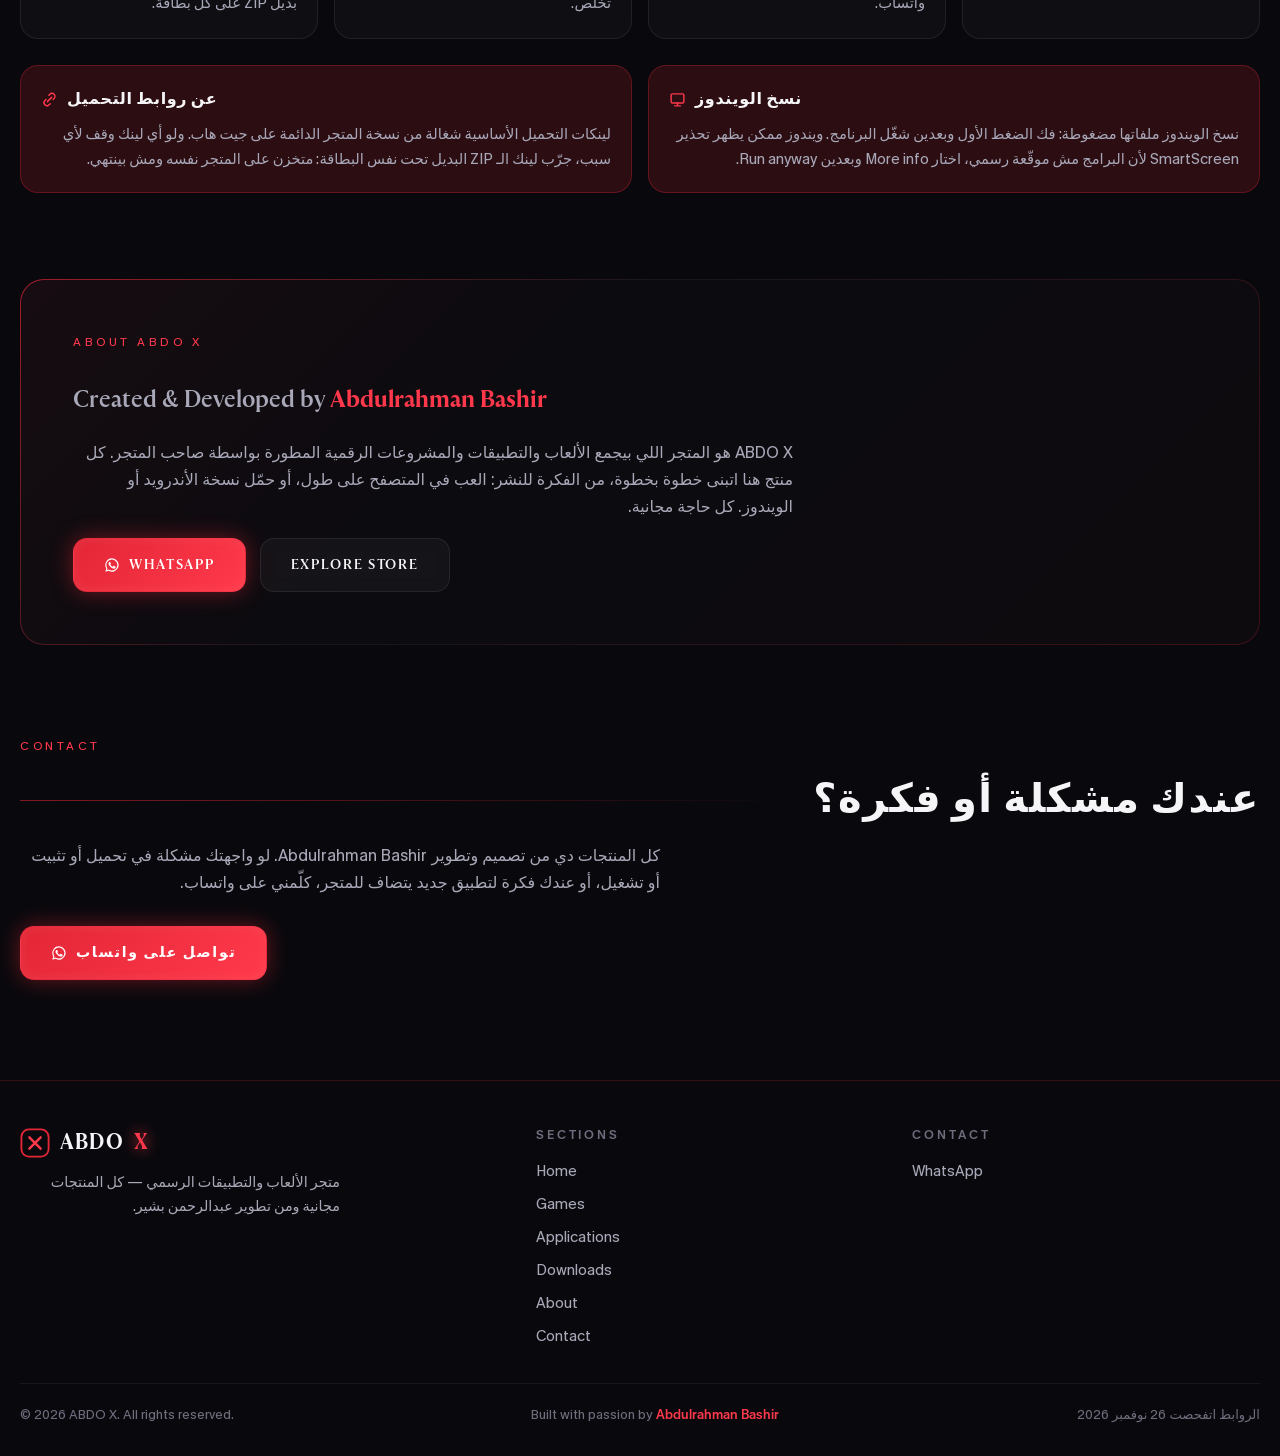
==== commit d78c92b8: "Add ABOD FIX (Windows) phase 1 v0.1.0 - New Windows app card with black/red cover (assets/covers/abo" ====
--- a/index.html
+++ b/index.html
@@ -872,6 +872,67 @@
           </div>
         </template>
       </article>
+      <article class="card reveal" data-id="abodfix" data-kind="app" data-platforms="windows" data-order="12" data-free="1" data-search="abod fix عبود فيكس صيانة ويندوز تشخيص كمبيوتر مراقبة معالج رام cpu ram gpu smart اقراص تقرير صحة الجهاز">
+        <div class="card-cover has-photo" style="--cov-a:#240a0a;--cov-b:#0b0b0b;--cov-glow:rgba(225,6,0,.40)">
+          <img class="cov-img" src="assets/covers/abodfix.webp" alt="ABOD FIX" loading="lazy" width="1280">
+          <span class="card-kind">App</span>
+          <svg class="cov-icon" viewBox="0 0 24 24" fill="none" stroke="currentColor" stroke-width="1.6" stroke-linecap="round" stroke-linejoin="round"><path d="M14.7 6.3a4 4 0 0 0-5.4 5.4L3 18l3 3 6.3-6.3a4 4 0 0 0 5.4-5.4l-2.8 2.8-2-2 2.8-2.8z"/></svg>
+          <span class="cov-letter">F</span>
+        </div>
+        <div class="card-body">
+          <div class="card-titles"><h3 class="card-name">ABOD FIX</h3></div>
+          <p class="card-type ar">تشخيص ومراقبة ويندوز</p>
+          <p class="card-desc ar">برنامج تشخيص حقيقي للكمبيوتر: مراقبة مباشرة للمعالج والرام وكارت الشاشة والأقراص والشبكة ومدة التشغيل، مدير عمليات مع حماية عمليات النظام، صحة الأقراص SMART، وتقارير PDF وTXT وJSON. عربي RTL وإنجليزي بواجهة Cyber Dark.</p>
+          <div class="card-meta">
+            <span class="meta-tag">Windows 10/11 · Phase 1 v0.1.0</span>
+            <span class="meta-tag">~72 MB</span>
+            <span class="meta-tag">نسخة أولى</span>
+          </div>
+          <div class="card-actions">
+            <a class="btn btn-primary btn-sm" href="https://abdulrahmanbashir501-oss.github.io/abdo-store/downloads/ABOD-FIX-v0.1.0-windows-x64.zip">
+              <svg viewBox="0 0 24 24" fill="none" stroke="currentColor" stroke-width="2" stroke-linecap="round" stroke-linejoin="round"><path d="M12 3v12M7 10l5 5 5-5M4 21h16"/></svg>
+              <span class="ar">كمبيوتر ويندوز</span>
+            </a>
+          </div>
+          <a class="zip-link" href="downloads/ABOD-FIX-source-v0.1.0.zip">
+            <svg viewBox="0 0 24 24" fill="none" stroke="currentColor" stroke-width="2" stroke-linecap="round" stroke-linejoin="round"><path d="M8 7l-5 5 5 5M16 7l5 5-5 5"/></svg>
+            <span class="ar">الكود المصدري (مشروع Visual Studio كامل)</span>
+          </a>
+        </div>
+        <template>
+          <div class="modal-cover has-photo">
+            <img class="cov-img" src="assets/covers/abodfix.webp" alt="ABOD FIX" loading="lazy">
+            <button class="icon-btn modal-close" data-modal-close aria-label="Close"><svg viewBox="0 0 24 24" fill="none" stroke="currentColor" stroke-width="2" stroke-linecap="round"><path d="M6 6l12 12M18 6L6 18"/></svg></button>
+            <svg class="cov-icon" viewBox="0 0 24 24" fill="none" stroke="currentColor" stroke-width="1.6" stroke-linecap="round" stroke-linejoin="round"><path d="M14.7 6.3a4 4 0 0 0-5.4 5.4L3 18l3 3 6.3-6.3a4 4 0 0 0 5.4-5.4l-2.8 2.8-2-2 2.8-2.8z"/></svg>
+          </div>
+          <div class="modal-body">
+            <div class="modal-titles"><h3>ABOD FIX</h3></div>
+            <p class="card-type ar">تشخيص ومراقبة ويندوز</p>
+            <p class="modal-desc ar">برنامج تشخيص حقيقي للكمبيوتر: يقرأ بيانات جهازك الفعلية من ويندوز نفسه (WMI وعدادات الأداء)، ومن غير أي أرقام وهمية. لو مستشعر مش مدعوم في جهازك، البرنامج يقولك كده صراحة بدل ما يخترع قيمة.</p>
+            <div>
+              <h5>Features</h5>
+              <ul class="feat-list ar">
+                <li>لوحة تحكم مباشرة: استهلاك المعالج والرام وكارت الشاشة، الأقراص والمساحة، حالة الشبكة، مدة التشغيل، ورسوم بيانية حية لآخر 60 ثانية</li>
+                <li>حرارة المعالج تظهر فقط لو جهازك فيه مستشعر بيقرأها ويندوز (أجهزة كتير مش بتدعم ده، والبرنامج بيوضحها)</li>
+                <li>مدير عمليات: كل العمليات بالذاكرة والمعالج واسم الشركة، بحث وفلترة، وإنهاء أي عملية بعد تأكيدك - مع حماية كاملة لعمليات ويندوز الأساسية</li>
+                <li>صحة الأقراص: الموديل والواجهة والحجم وحالة SMART زي ما الجهاز بيبلغ عنها، من غير ادعاء إن القرص سليم من مؤشر واحد</li>
+                <li>تقارير احترافية PDF وTXT وJSON ببيانات حقيقية مقاسة من جهازك</li>
+                <li>سجل محلي (SQLite) لكل نشاط، ووضع قراءة فقط: مفيش أي تغيير في النظام من غير موافقتك</li>
+                <li>عربي RTL وإنجليزي، تصميم Cyber Dark أسود وأحمر، ومش محتاج تثبيت .NET</li>
+              </ul>
+            </div>
+            <div class="modal-meta">
+              <span class="meta-tag">Windows 10/11 64-bit · Phase 1 v0.1.0</span>
+              <span class="meta-tag">ZIP ~72 MB (EXE واحد ~155 MB)</span>
+            </div>
+            <div class="modal-actions">
+              <a class="btn btn-primary" href="https://abdulrahmanbashir501-oss.github.io/abdo-store/downloads/ABOD-FIX-v0.1.0-windows-x64.zip"><svg viewBox="0 0 24 24" fill="none" stroke="currentColor" stroke-width="2" stroke-linecap="round" stroke-linejoin="round"><path d="M12 3v12M7 10l5 5 5-5M4 21h16"/></svg><span class="ar">كمبيوتر ويندوز</span></a>
+              <a class="btn btn-ghost" href="downloads/ABOD-FIX-source-v0.1.0.zip"><svg viewBox="0 0 24 24" fill="none" stroke="currentColor" stroke-width="2" stroke-linecap="round" stroke-linejoin="round"><path d="M8 7l-5 5 5 5M16 7l5 5-5 5"/></svg><span class="ar">الكود المصدري</span></a>
+            </div>
+            <p class="modal-note ar">نسخة أولى (المرحلة 1): مراقبة وتشخيص بس، من غير أي إصلاحات. الكود اتبنى وعدّى 27 اختبار آلي، بس البرنامج لسه متجربش على جهاز ويندوز حقيقي من صاحبه، فلو لاقيت مشكلة قولي على واتساب. الملف مش موقّع رقمياً، فممكن يظهرلك تحذير SmartScreen أزرق: اضغط More info ثم Run anyway. فك الضغط وشغّل ABOD FIX.exe وخلي فولدر LatoFont جنبه (ملفات خطوط التقارير). مركز الإصلاح الذكي والمساعد الذكي جايين في مراحل جاية.</p>
+          </div>
+        </template>
+      </article>
     </div>
     <div class="empty-state" id="appsEmpty"><p class="big">No results</p><p class="ar">مفيش تطبيقات مطابقة للبحث أو الفلتر. جرّب كلمة تانية.</p></div>
   </div>
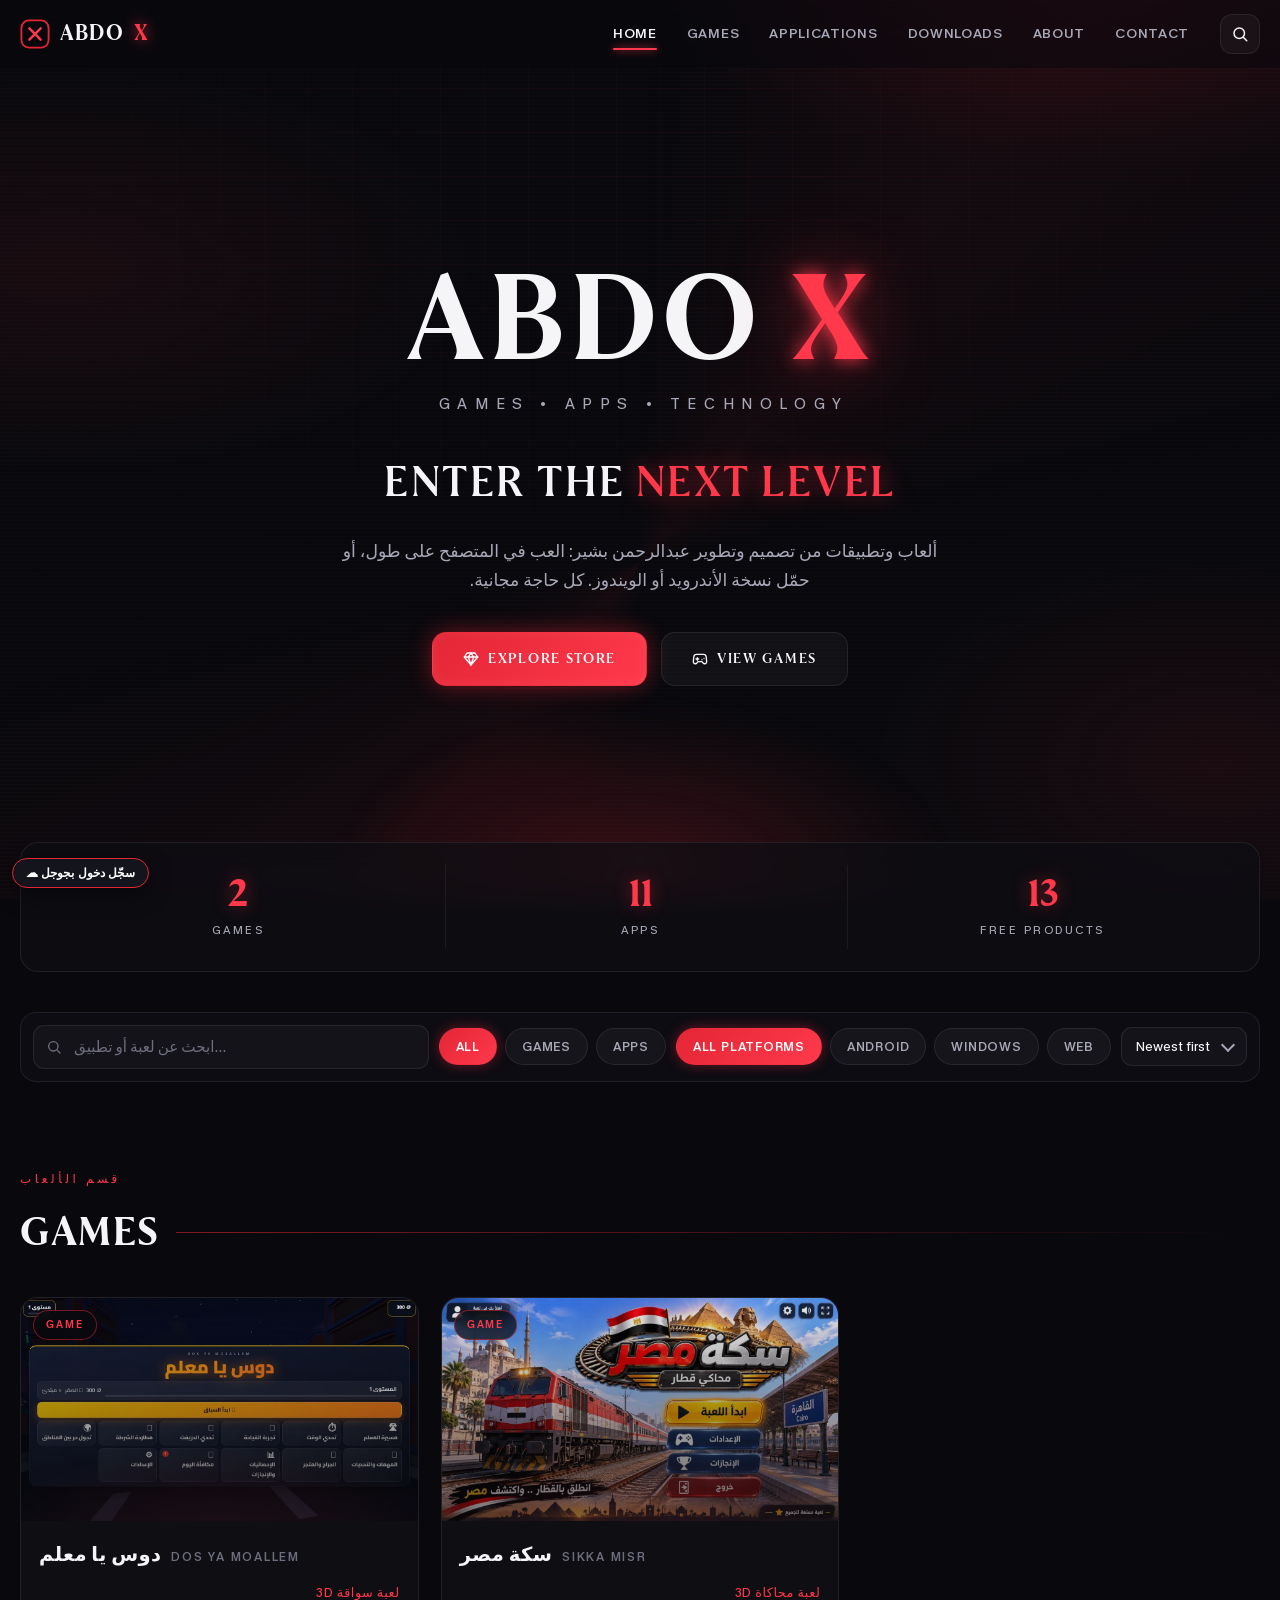
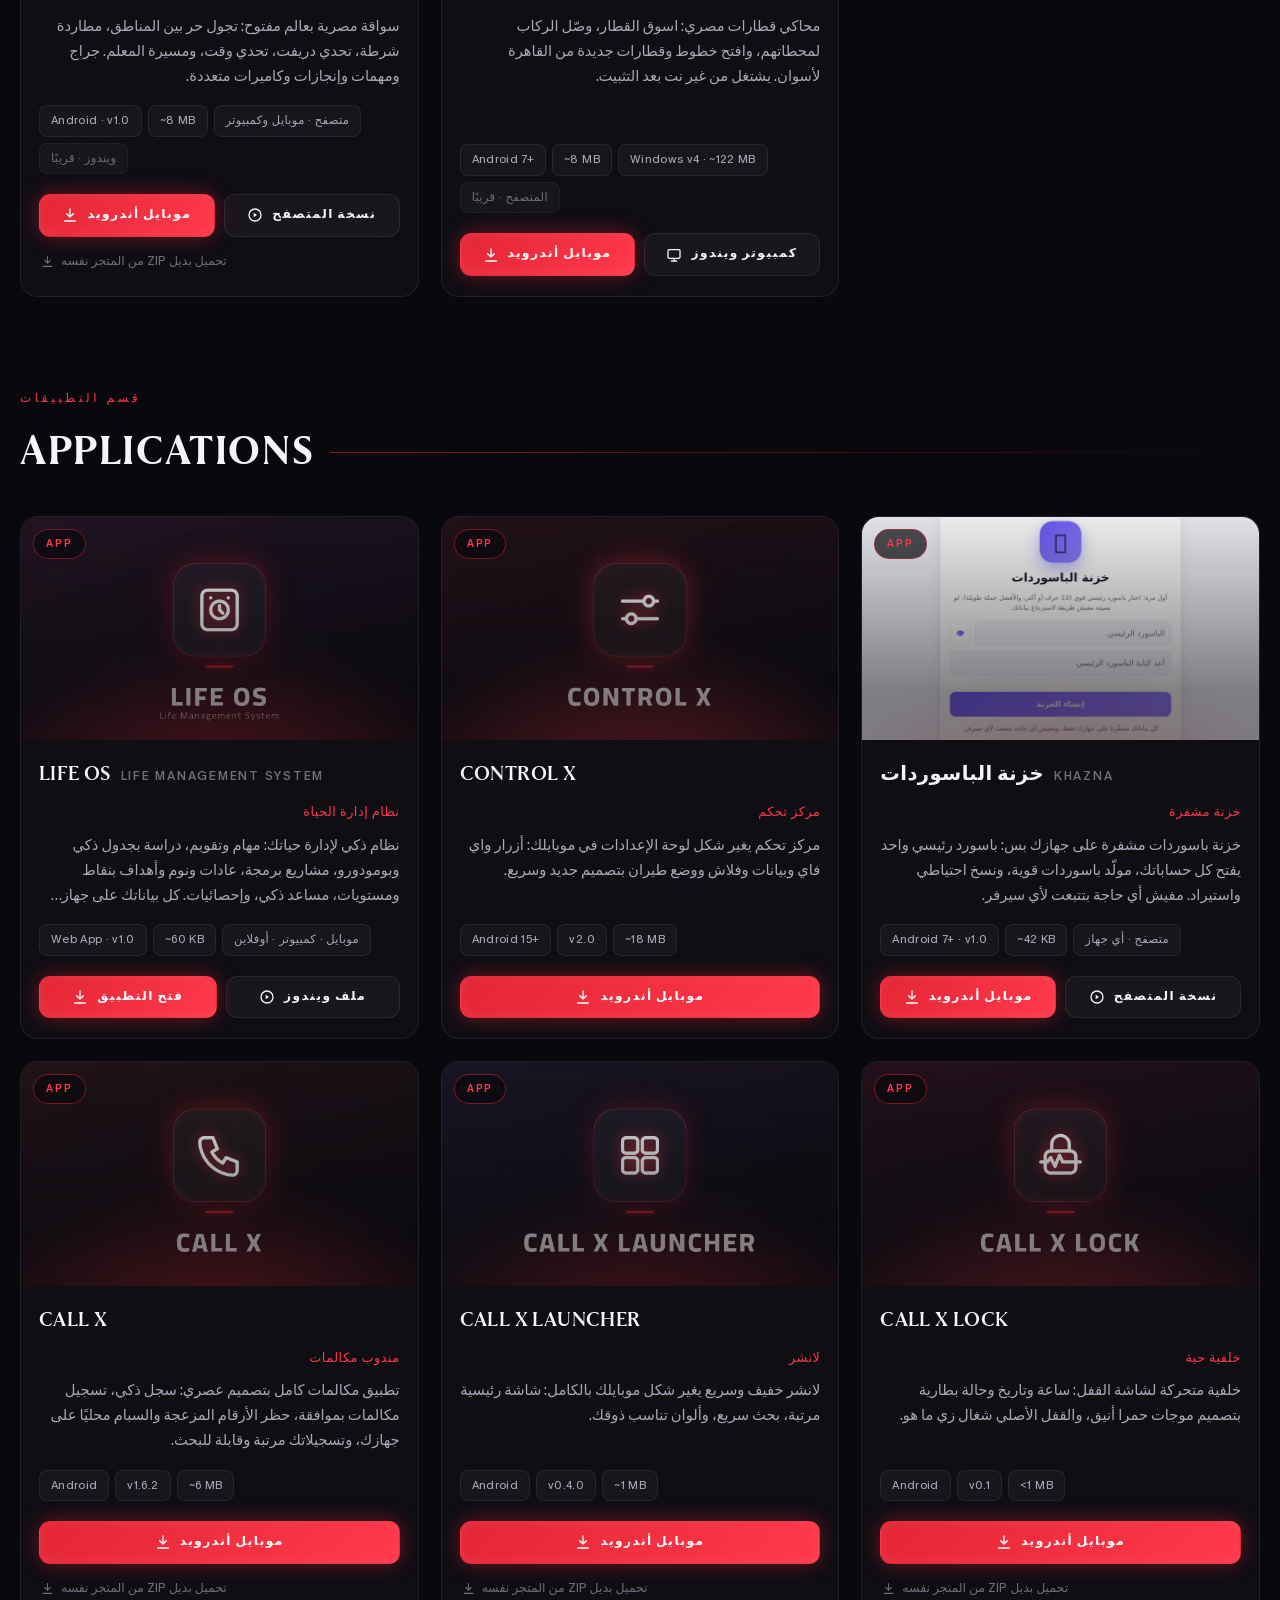
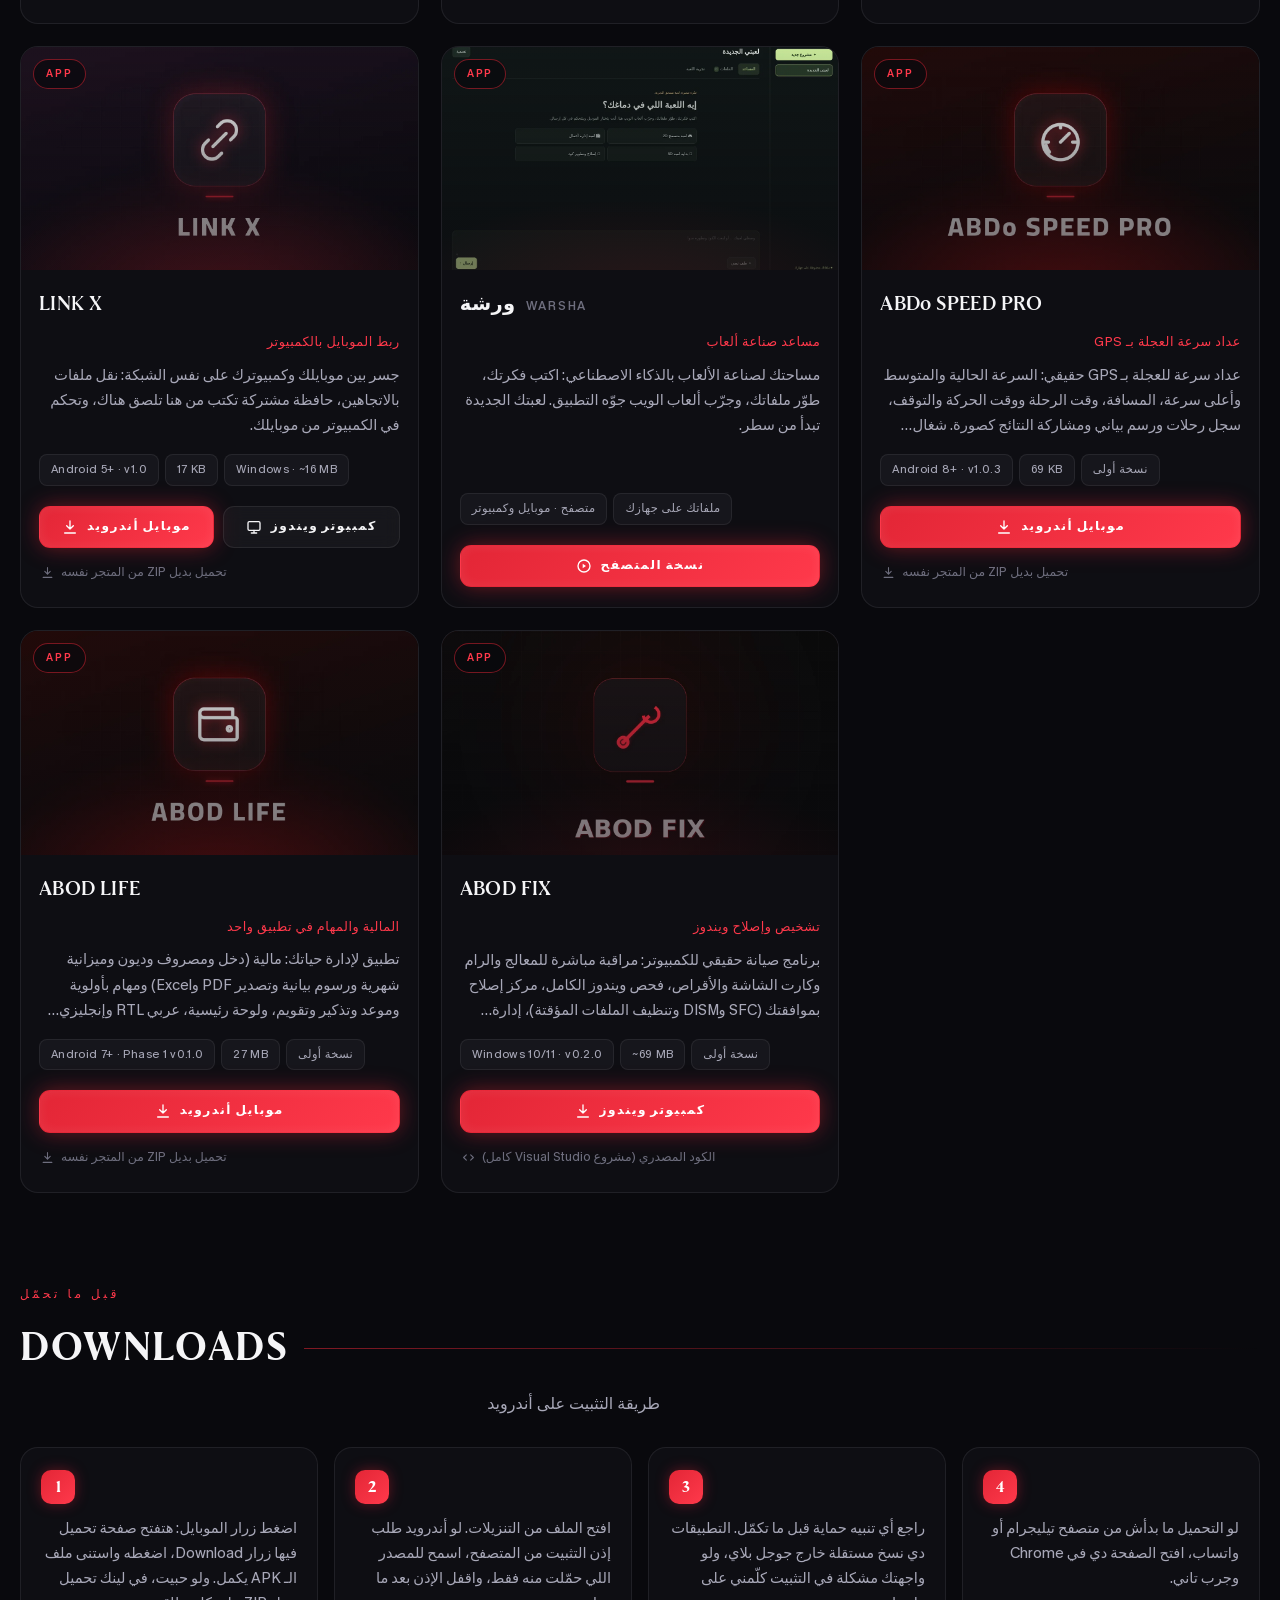
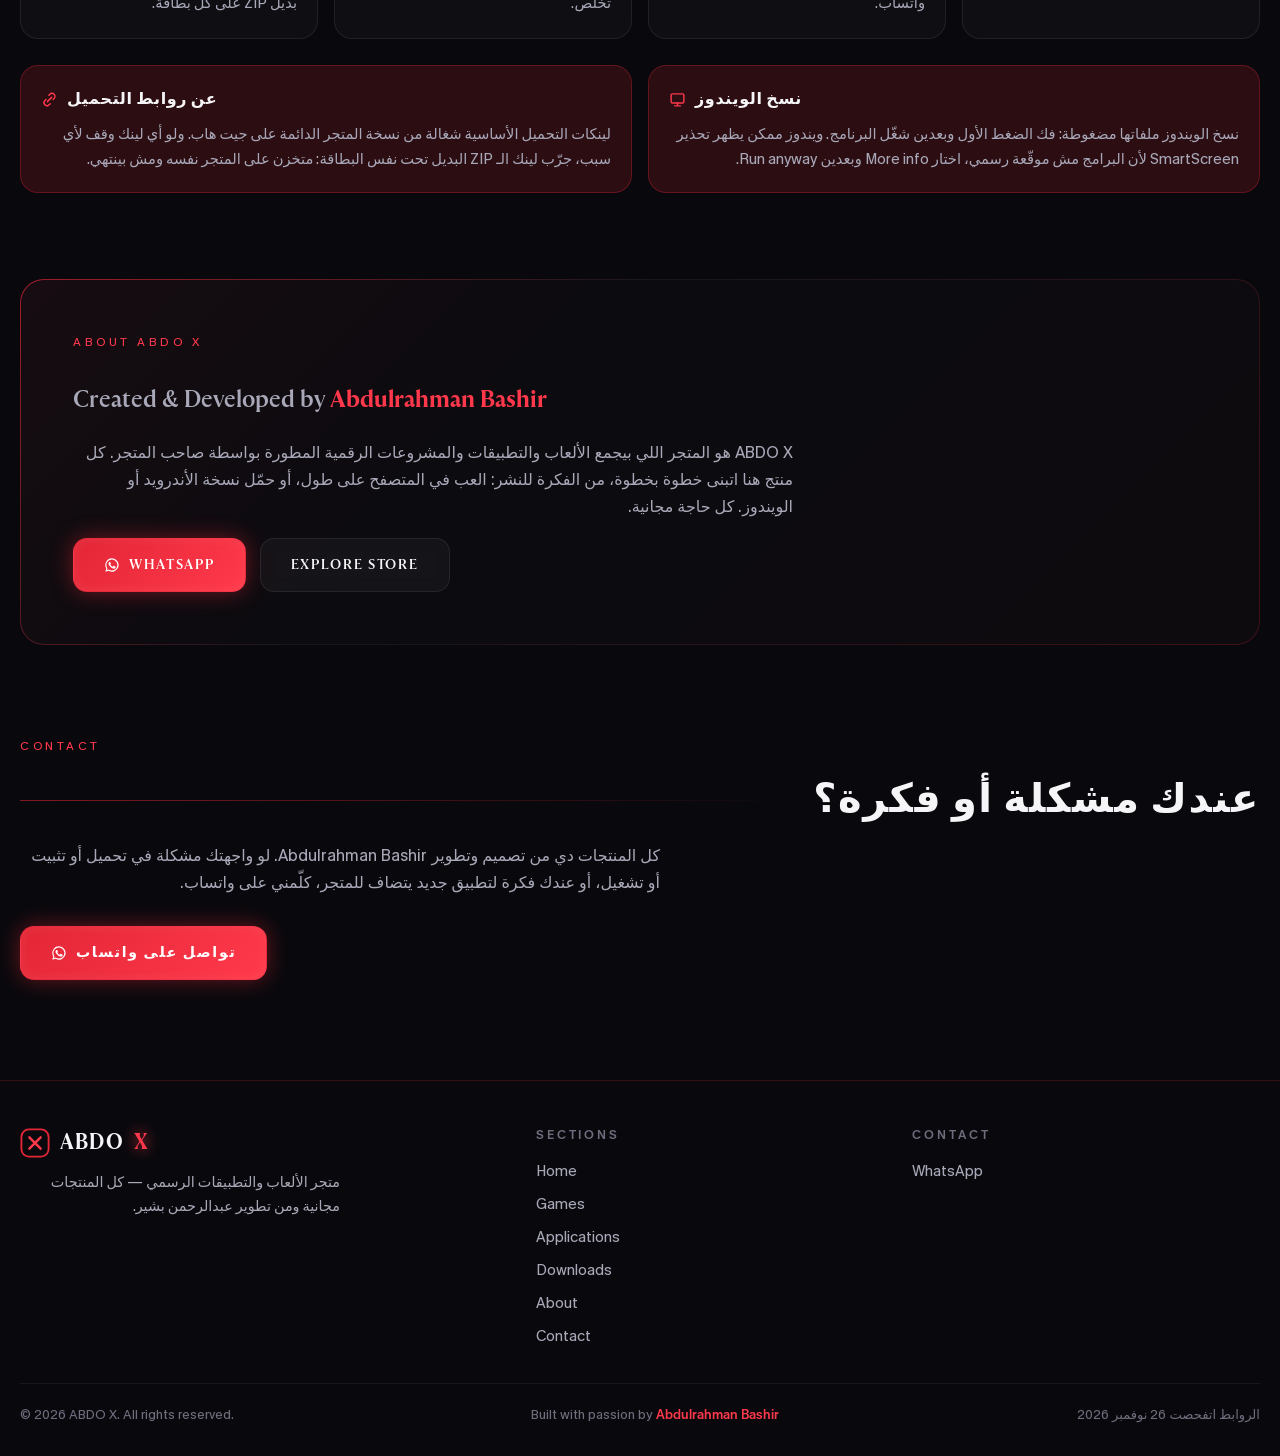
==== commit e3ca0df4: "Update ABOD FIX to v0.2.0 (diagnostics, repair center, startup manager, error analyzer, network, dri" ====
--- a/index.html
+++ b/index.html
@@ -872,7 +872,7 @@
           </div>
         </template>
       </article>
-      <article class="card reveal" data-id="abodfix" data-kind="app" data-platforms="windows" data-order="12" data-free="1" data-search="abod fix عبود فيكس صيانة ويندوز تشخيص كمبيوتر مراقبة معالج رام cpu ram gpu smart اقراص تقرير صحة الجهاز">
+      <article class="card reveal" data-id="abodfix" data-kind="app" data-platforms="windows" data-order="12" data-free="1" data-search="abod fix عبود فيكس صيانة ويندوز تشخيص كمبيوتر مراقبة معالج رام cpu ram gpu smart اقراص تقرير صحة الجهاز اصلاح sfc dism تنظيف بدء التشغيل شبكة تعريفات درايفر محلل اخطاء ذكاء اصطناعي ai">
         <div class="card-cover has-photo" style="--cov-a:#240a0a;--cov-b:#0b0b0b;--cov-glow:rgba(225,6,0,.40)">
           <img class="cov-img" src="assets/covers/abodfix.webp" alt="ABOD FIX" loading="lazy" width="1280">
           <span class="card-kind">App</span>
@@ -881,20 +881,20 @@
         </div>
         <div class="card-body">
           <div class="card-titles"><h3 class="card-name">ABOD FIX</h3></div>
-          <p class="card-type ar">تشخيص ومراقبة ويندوز</p>
-          <p class="card-desc ar">برنامج تشخيص حقيقي للكمبيوتر: مراقبة مباشرة للمعالج والرام وكارت الشاشة والأقراص والشبكة ومدة التشغيل، مدير عمليات مع حماية عمليات النظام، صحة الأقراص SMART، وتقارير PDF وTXT وJSON. عربي RTL وإنجليزي بواجهة Cyber Dark.</p>
-          <div class="card-meta">
-            <span class="meta-tag">Windows 10/11 · Phase 1 v0.1.0</span>
-            <span class="meta-tag">~72 MB</span>
+          <p class="card-type ar">تشخيص وإصلاح ويندوز</p>
+          <p class="card-desc ar">برنامج صيانة حقيقي للكمبيوتر: مراقبة مباشرة للمعالج والرام وكارت الشاشة والأقراص، فحص ويندوز الكامل، مركز إصلاح بموافقتك (SFC وDISM وتنظيف الملفات المؤقتة)، إدارة برامج البدء، محلل أخطاء بالعربي، فحص شبكة، معلومات التعريفات، ومساعد ذكي اختياري. عربي RTL وإنجليزي بواجهة Cyber Dark.</p>
+          <div class="card-meta">
+            <span class="meta-tag">Windows 10/11 · v0.2.0</span>
+            <span class="meta-tag">~69 MB</span>
             <span class="meta-tag">نسخة أولى</span>
           </div>
           <div class="card-actions">
-            <a class="btn btn-primary btn-sm" href="https://abdulrahmanbashir501-oss.github.io/abdo-store/downloads/ABOD-FIX-v0.1.0-windows-x64.zip">
+            <a class="btn btn-primary btn-sm" href="https://abdulrahmanbashir501-oss.github.io/abdo-store/downloads/ABOD-FIX-v0.2.0-windows-x64.zip">
               <svg viewBox="0 0 24 24" fill="none" stroke="currentColor" stroke-width="2" stroke-linecap="round" stroke-linejoin="round"><path d="M12 3v12M7 10l5 5 5-5M4 21h16"/></svg>
               <span class="ar">كمبيوتر ويندوز</span>
             </a>
           </div>
-          <a class="zip-link" href="downloads/ABOD-FIX-source-v0.1.0.zip">
+          <a class="zip-link" href="downloads/ABOD-FIX-source-v0.2.0.zip">
             <svg viewBox="0 0 24 24" fill="none" stroke="currentColor" stroke-width="2" stroke-linecap="round" stroke-linejoin="round"><path d="M8 7l-5 5 5 5M16 7l5 5-5 5"/></svg>
             <span class="ar">الكود المصدري (مشروع Visual Studio كامل)</span>
           </a>
@@ -907,29 +907,34 @@
           </div>
           <div class="modal-body">
             <div class="modal-titles"><h3>ABOD FIX</h3></div>
-            <p class="card-type ar">تشخيص ومراقبة ويندوز</p>
-            <p class="modal-desc ar">برنامج تشخيص حقيقي للكمبيوتر: يقرأ بيانات جهازك الفعلية من ويندوز نفسه (WMI وعدادات الأداء)، ومن غير أي أرقام وهمية. لو مستشعر مش مدعوم في جهازك، البرنامج يقولك كده صراحة بدل ما يخترع قيمة.</p>
+            <p class="card-type ar">تشخيص وإصلاح ويندوز</p>
+            <p class="modal-desc ar">برنامج صيانة حقيقي للكمبيوتر: بيقرأ بيانات جهازك الفعلية من ويندوز نفسه (WMI وعدادات الأداء وسجل الأحداث)، ومن غير أي أرقام وهمية. لو مستشعر مش مدعوم في جهازك، البرنامج يقولك كده صراحة بدل ما يخترع قيمة. وأي عملية إصلاح بتعرضلك الأوامر اللي هتتنفذ بالظبط وتستنى موافقتك الأول.</p>
             <div>
               <h5>Features</h5>
               <ul class="feat-list ar">
                 <li>لوحة تحكم مباشرة: استهلاك المعالج والرام وكارت الشاشة، الأقراص والمساحة، حالة الشبكة، مدة التشغيل، ورسوم بيانية حية لآخر 60 ثانية</li>
                 <li>حرارة المعالج تظهر فقط لو جهازك فيه مستشعر بيقرأها ويندوز (أجهزة كتير مش بتدعم ده، والبرنامج بيوضحها)</li>
-                <li>مدير عمليات: كل العمليات بالذاكرة والمعالج واسم الشركة، بحث وفلترة، وإنهاء أي عملية بعد تأكيدك - مع حماية كاملة لعمليات ويندوز الأساسية</li>
-                <li>صحة الأقراص: الموديل والواجهة والحجم وحالة SMART زي ما الجهاز بيبلغ عنها، من غير ادعاء إن القرص سليم من مؤشر واحد</li>
-                <li>تقارير احترافية PDF وTXT وJSON ببيانات حقيقية مقاسة من جهازك</li>
-                <li>سجل محلي (SQLite) لكل نشاط، ووضع قراءة فقط: مفيش أي تغيير في النظام من غير موافقتك</li>
+                <li>مدير عمليات: كل العمليات بالذاكرة والمعالج واسم الشركة، وإنهاء أي عملية بعد تأكيدك - مع حماية كاملة لعمليات ويندوز الأساسية</li>
+                <li>فحص ويندوز الكامل: 6 فحوصات حقيقية (مساحة الأقراص، SMART، الذاكرة، خدمات ويندوز المهمة، برامج البدء، أخطاء سجل الأحداث) كل واحدة بحالتها ومدتها الفعلية</li>
+                <li>مركز الإصلاح الذكي: SFC وDISM وتنظيف الملفات المؤقتة وتجديد IP ومسح DNS - كل عملية بتعرض الأوامر والمخاطر وطريقة التراجع وتستنى موافقتك، والتنظيف بيوريك قائمة الملفات كاملة قبل الحذف</li>
+                <li>إدارة برامج بدء التشغيل: تفعيل وتعطيل حقيقي مع تنبيه للبرامج المهمة زي الحماية</li>
+                <li>محلل الأخطاء: الصق كود الخطأ أو اكتب المشكلة بالعربي أو الإنجليزي، وهيفهمك السبب والحل خطوة بخطوة - واللي مش عارفه بيقولك إنه مش عارفه</li>
+                <li>فحص الشبكة: اتصال وDNS وبوابة ومحولات بعناوين IP الحقيقية</li>
+                <li>التعريفات: كل الأجهزة بإصداراتها وتواريخها، والأجهزة اللي فيها مشاكل متعلم عليها بكود الخطأ الحقيقي + لينك الموقع الرسمي للشركة بس</li>
+                <li>مساعد AI اختياري: شغال مع OpenAI أو سيرفر محلي زي Ollama، والمفتاح بيتخزن مشفر في ويندوز مش في ملفات البرنامج</li>
+                <li>تقارير احترافية PDF وTXT وJSON، وسجل محلي (SQLite) لكل نشاط</li>
                 <li>عربي RTL وإنجليزي، تصميم Cyber Dark أسود وأحمر، ومش محتاج تثبيت .NET</li>
               </ul>
             </div>
             <div class="modal-meta">
-              <span class="meta-tag">Windows 10/11 64-bit · Phase 1 v0.1.0</span>
-              <span class="meta-tag">ZIP ~72 MB (EXE واحد ~155 MB)</span>
-            </div>
-            <div class="modal-actions">
-              <a class="btn btn-primary" href="https://abdulrahmanbashir501-oss.github.io/abdo-store/downloads/ABOD-FIX-v0.1.0-windows-x64.zip"><svg viewBox="0 0 24 24" fill="none" stroke="currentColor" stroke-width="2" stroke-linecap="round" stroke-linejoin="round"><path d="M12 3v12M7 10l5 5 5-5M4 21h16"/></svg><span class="ar">كمبيوتر ويندوز</span></a>
-              <a class="btn btn-ghost" href="downloads/ABOD-FIX-source-v0.1.0.zip"><svg viewBox="0 0 24 24" fill="none" stroke="currentColor" stroke-width="2" stroke-linecap="round" stroke-linejoin="round"><path d="M8 7l-5 5 5 5M16 7l5 5-5 5"/></svg><span class="ar">الكود المصدري</span></a>
-            </div>
-            <p class="modal-note ar">نسخة أولى (المرحلة 1): مراقبة وتشخيص بس، من غير أي إصلاحات. الكود اتبنى وعدّى 27 اختبار آلي، بس البرنامج لسه متجربش على جهاز ويندوز حقيقي من صاحبه، فلو لاقيت مشكلة قولي على واتساب. الملف مش موقّع رقمياً، فممكن يظهرلك تحذير SmartScreen أزرق: اضغط More info ثم Run anyway. فك الضغط وشغّل ABOD FIX.exe وخلي فولدر LatoFont جنبه (ملفات خطوط التقارير). مركز الإصلاح الذكي والمساعد الذكي جايين في مراحل جاية.</p>
+              <span class="meta-tag">Windows 10/11 64-bit · v0.2.0</span>
+              <span class="meta-tag">ZIP ~69 MB (EXE واحد ~127 MB)</span>
+            </div>
+            <div class="modal-actions">
+              <a class="btn btn-primary" href="https://abdulrahmanbashir501-oss.github.io/abdo-store/downloads/ABOD-FIX-v0.2.0-windows-x64.zip"><svg viewBox="0 0 24 24" fill="none" stroke="currentColor" stroke-width="2" stroke-linecap="round" stroke-linejoin="round"><path d="M12 3v12M7 10l5 5 5-5M4 21h16"/></svg><span class="ar">كمبيوتر ويندوز</span></a>
+              <a class="btn btn-ghost" href="downloads/ABOD-FIX-source-v0.2.0.zip"><svg viewBox="0 0 24 24" fill="none" stroke="currentColor" stroke-width="2" stroke-linecap="round" stroke-linejoin="round"><path d="M8 7l-5 5 5 5M16 7l5 5-5 5"/></svg><span class="ar">الكود المصدري</span></a>
+            </div>
+            <p class="modal-note ar">نسخة v0.2.0 فيها المراقبة والتشخيص والإصلاح والمساعد الذكي. الكود اتبنى وعدّى 56 اختبار آلي، بس البرنامج لسه متجربش على جهاز ويندوز حقيقي من صاحبه، فلو لاقيت مشكلة قولي على واتساب. الملف مش موقّع رقمياً، فممكن يظهرلك تحذير SmartScreen أزرق: اضغط More info ثم Run anyway. فك الضغط وشغّل ABOD FIX.exe وخلي فولدر LatoFont جنبه. فحص SFC وDISM محتاجين تشغل البرنامج كمسؤول (كليك يمين > Run as administrator) والبرنامج بيفكرك بكده قبلهم. عمليات الإصلاح كلها بتستنى موافقتك وبتتسجل في السجل.</p>
           </div>
         </template>
       </article>
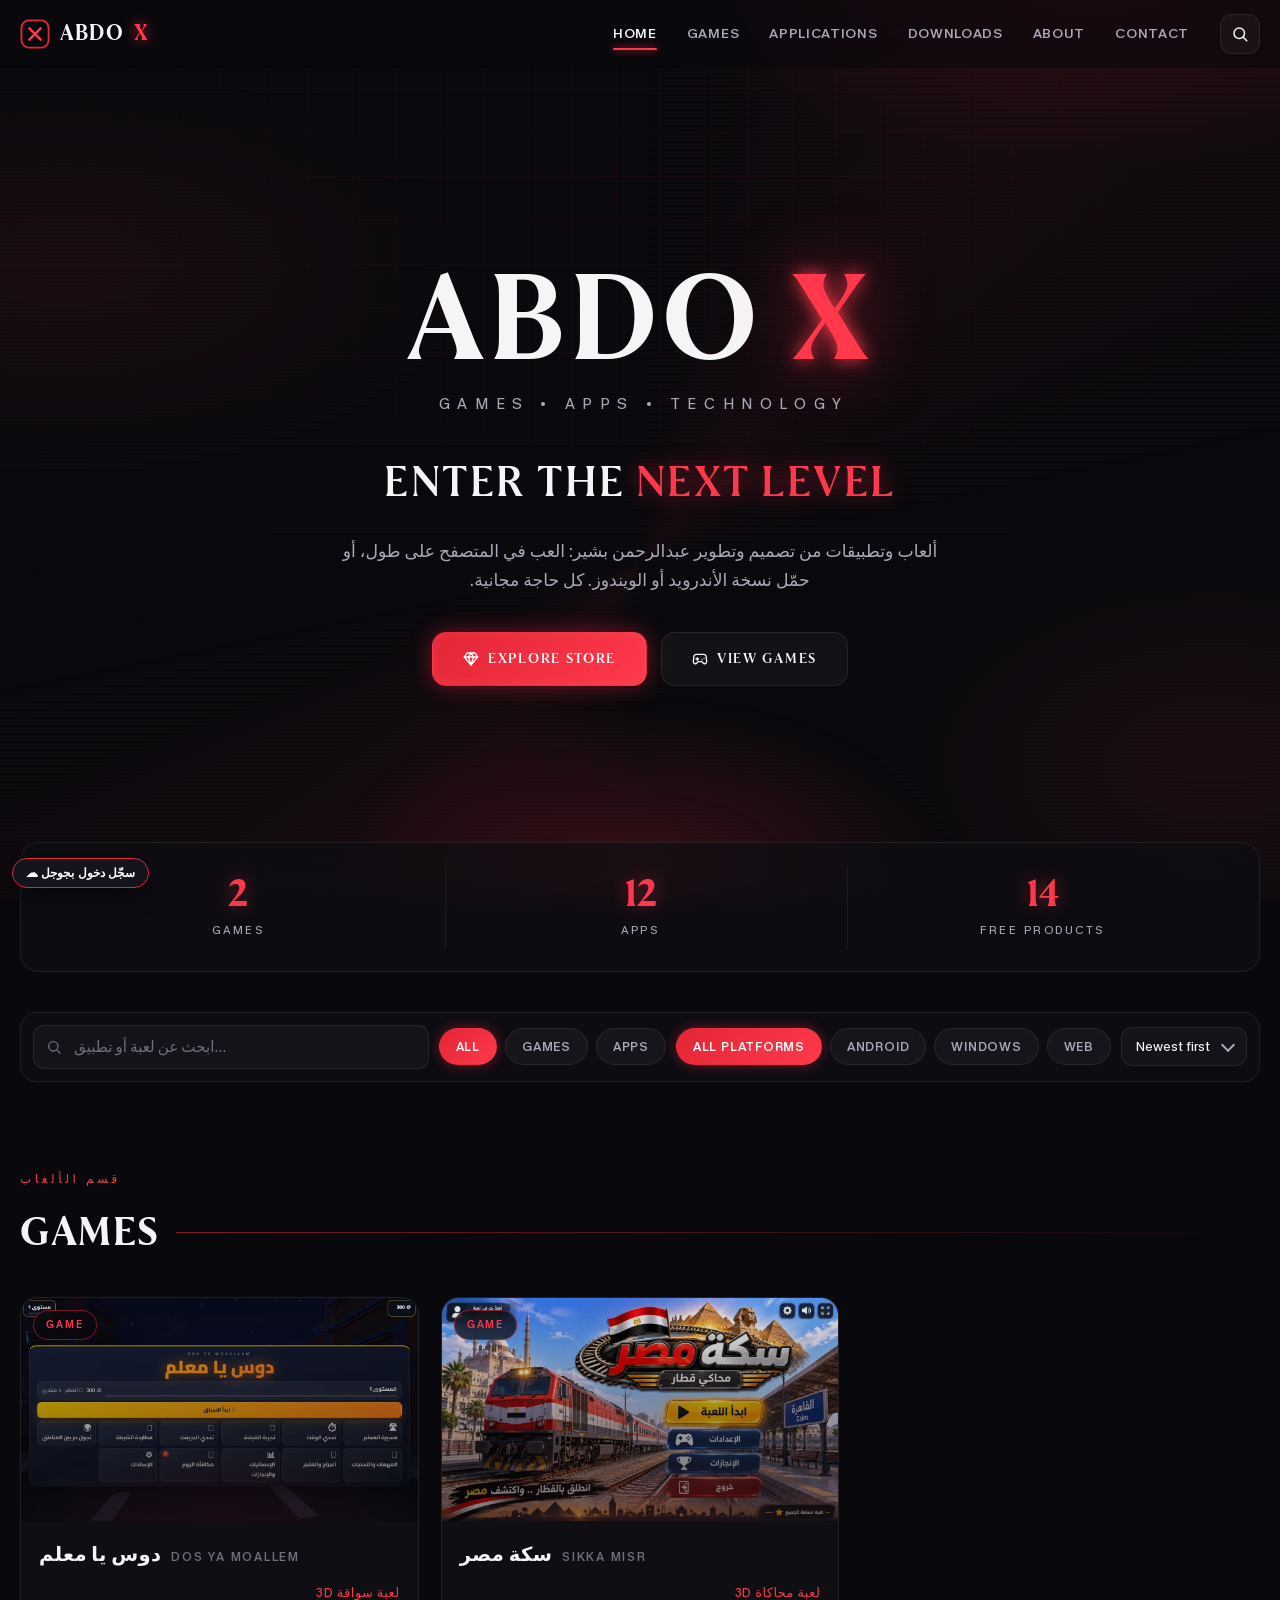
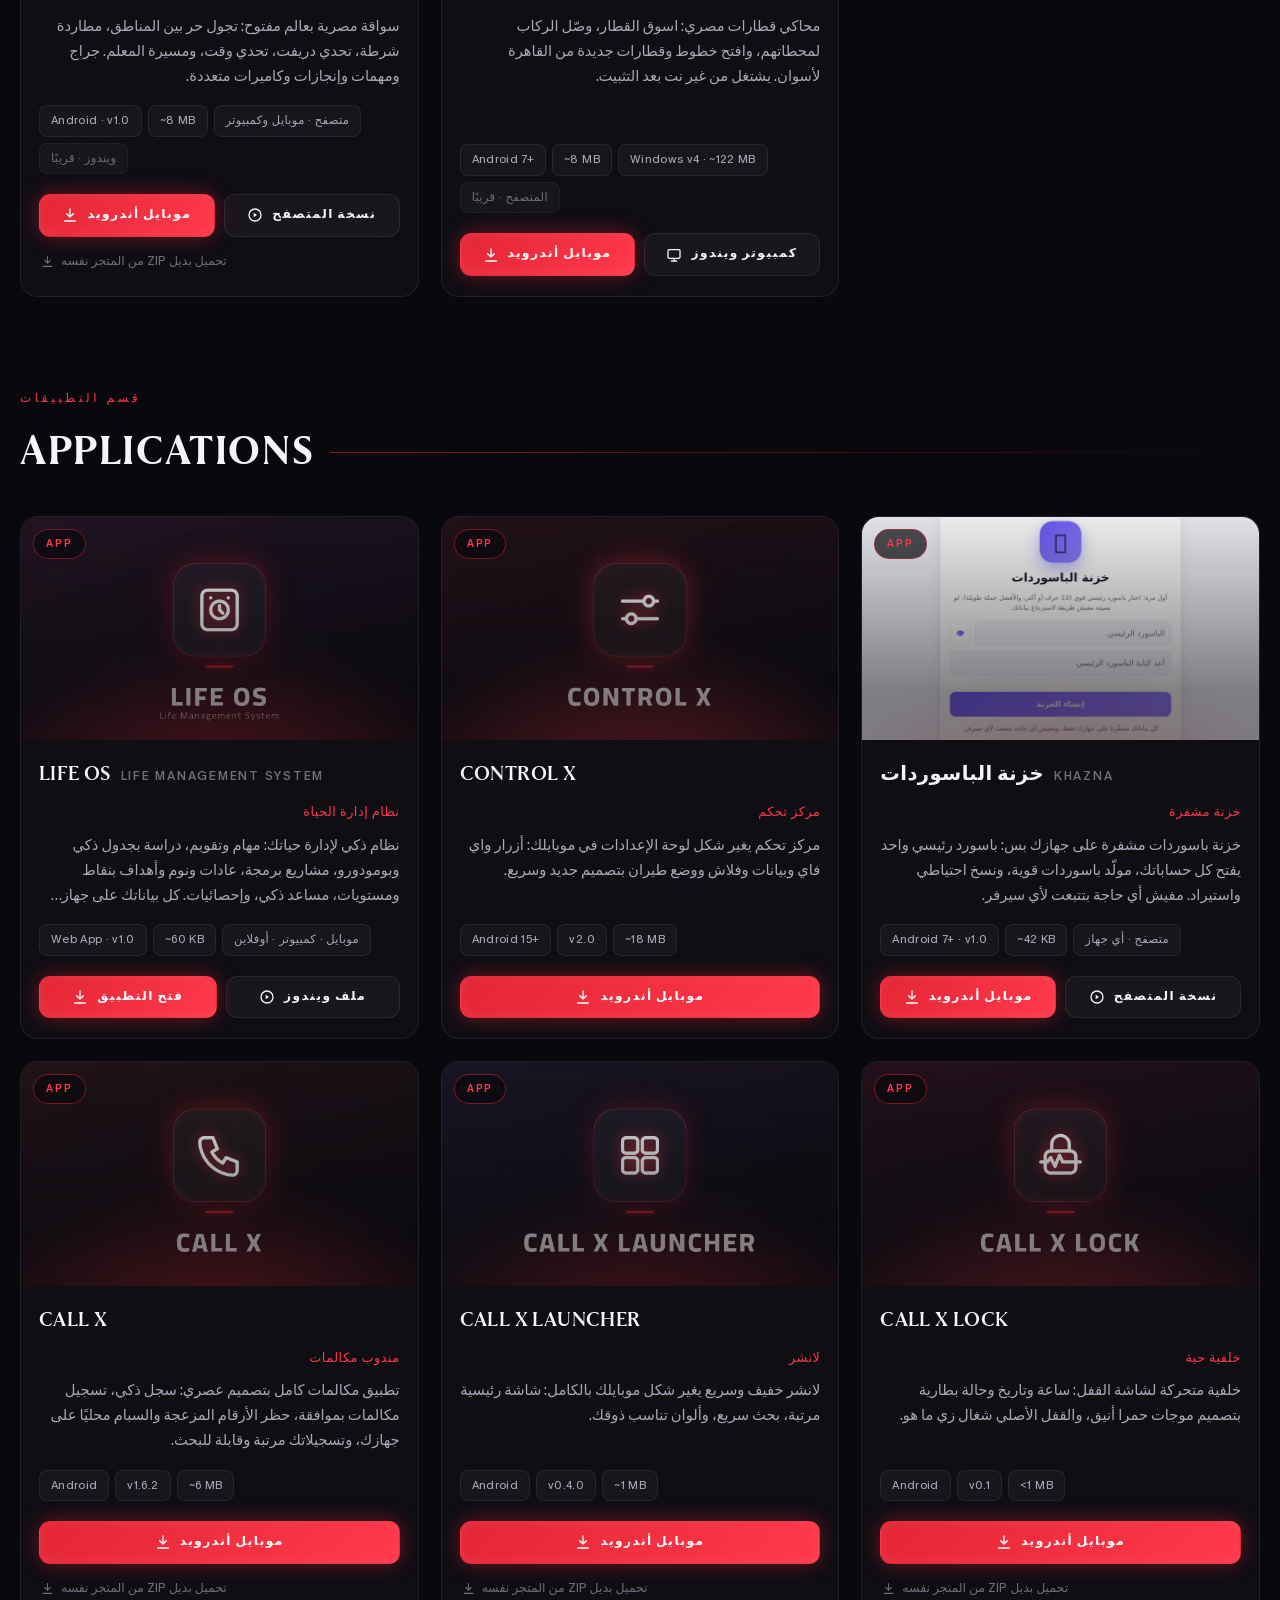
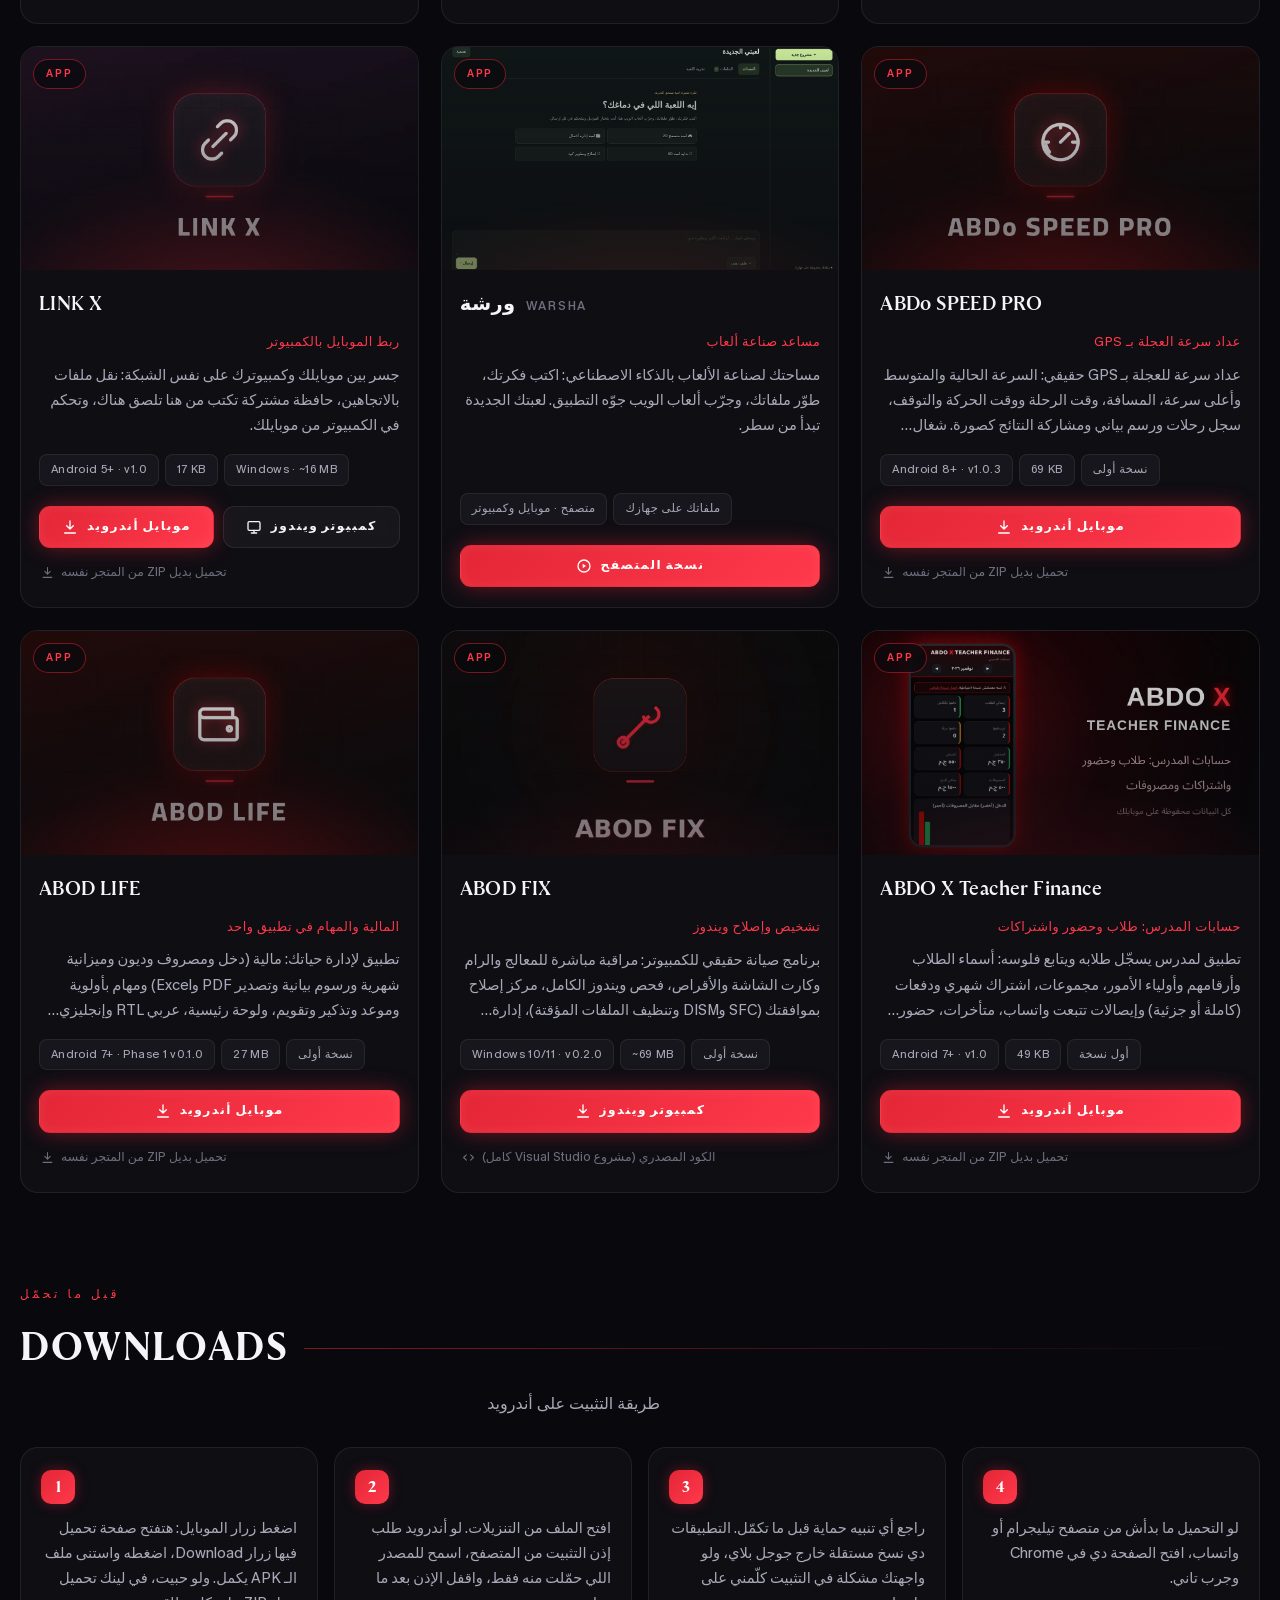
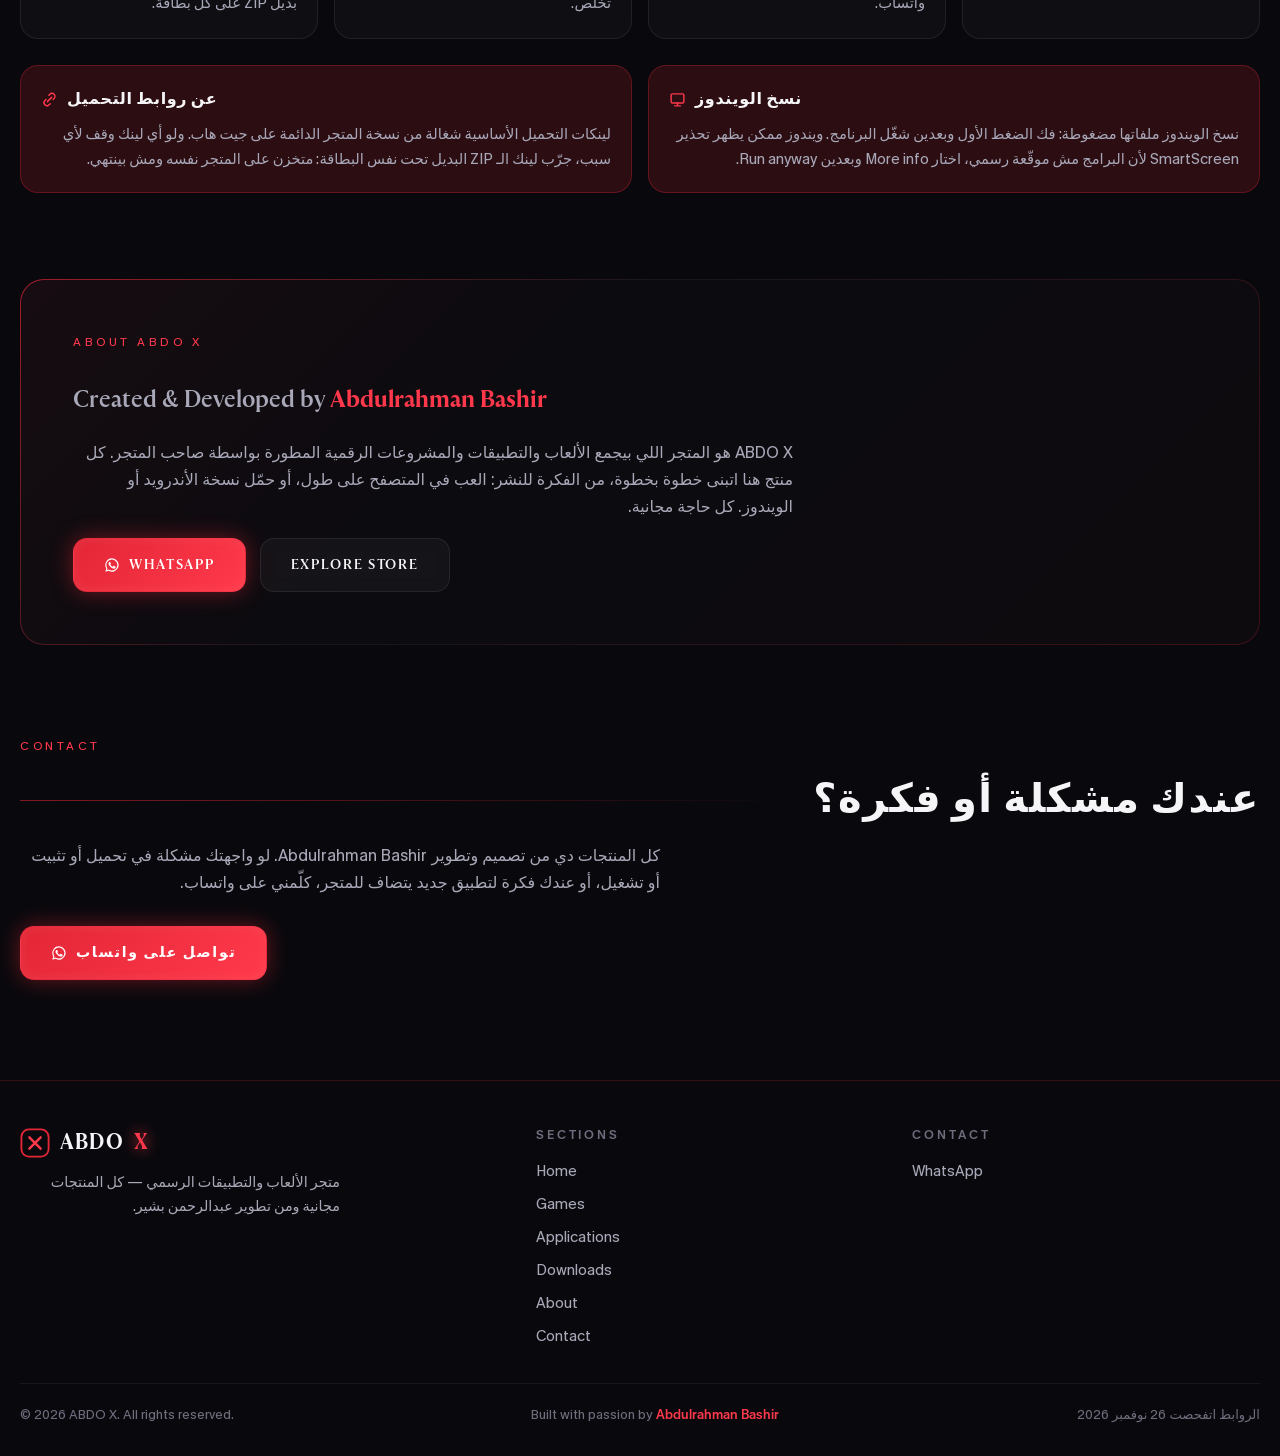
==== commit 04b99cef: "Add ABDO X Teacher Finance v1.0 (Android APK) to the store" ====
--- a/index.html
+++ b/index.html
@@ -872,6 +872,68 @@
           </div>
         </template>
       </article>
+
+      <article class="card reveal" data-id="teacherfinance" data-kind="app" data-platforms="android" data-order="13" data-free="1" data-search="abdo x teacher finance تيتشر فاينانس مدرس طلاب حسابات اشتراكات دفعات حضور غياب مصروفات سنتر مجموعات teacher students fees attendance">
+        <div class="card-cover has-photo" style="--cov-a:#240a0a;--cov-b:#0b0b0b;--cov-glow:rgba(225,6,0,.40)">
+          <img class="cov-img" src="assets/covers/teacherfinance.webp" alt="ABDO X Teacher Finance" loading="lazy" width="1280">
+          <span class="card-kind">App</span>
+          <svg class="cov-icon" viewBox="0 0 24 24" fill="none" stroke="currentColor" stroke-width="1.6" stroke-linecap="round" stroke-linejoin="round"><path d="M2 9l10-5 10 5-10 5z"/><path d="M6 11.5V16c0 1.5 3 3 6 3s6-1.5 6-3v-4.5"/><path d="M22 9v5"/></svg>
+          <span class="cov-letter">م</span>
+        </div>
+        <div class="card-body">
+          <div class="card-titles"><h3 class="card-name">ABDO X Teacher Finance</h3></div>
+          <p class="card-type ar">حسابات المدرس: طلاب وحضور واشتراكات</p>
+          <p class="card-desc ar">تطبيق لمدرس يسجّل طلابه ويتابع فلوسه: أسماء الطلاب وأرقامهم وأولياء الأمور، مجموعات، اشتراك شهري ودفعات (كاملة أو جزئية) وإيصالات تتبعت واتساب، متأخرات، حضور وغياب لكل حصة، مصروفات، وتقارير شهرية وسنوية CSV. كل البيانات محفوظة على موبايلك، ومعاها نسخة احتياطية تحفظها كملف وتستعيدها.</p>
+          <div class="card-meta">
+            <span class="meta-tag">Android 7+ · v1.0</span>
+            <span class="meta-tag">49 KB</span>
+            <span class="meta-tag">أول نسخة</span>
+          </div>
+          <div class="card-actions">
+            <a class="btn btn-primary btn-sm" href="https://abdulrahmanbashir501-oss.github.io/abdo-store/downloads/ABDOX-Teacher-Finance-v1.0.apk">
+              <svg viewBox="0 0 24 24" fill="none" stroke="currentColor" stroke-width="2" stroke-linecap="round" stroke-linejoin="round"><path d="M12 3v12M7 10l5 5 5-5M4 21h16"/></svg>
+              <span class="ar">موبايل أندرويد</span>
+            </a>
+          </div>
+          <a class="zip-link" href="downloads/ABDOX-Teacher-Finance-v1.0.zip">
+            <svg viewBox="0 0 24 24" fill="none" stroke="currentColor" stroke-width="2" stroke-linecap="round" stroke-linejoin="round"><path d="M12 3v12M7 10l5 5 5-5M4 21h16"/></svg>
+            <span class="ar">تحميل بديل ZIP من المتجر نفسه</span>
+          </a>
+        </div>
+        <template>
+          <div class="modal-cover has-photo">
+            <img class="cov-img" src="assets/covers/teacherfinance.webp" alt="ABDO X Teacher Finance" loading="lazy">
+            <button class="icon-btn modal-close" data-modal-close aria-label="Close"><svg viewBox="0 0 24 24" fill="none" stroke="currentColor" stroke-width="2" stroke-linecap="round"><path d="M6 6l12 12M18 6L6 18"/></svg></button>
+            <svg class="cov-icon" viewBox="0 0 24 24" fill="none" stroke="currentColor" stroke-width="1.6" stroke-linecap="round" stroke-linejoin="round"><path d="M2 9l10-5 10 5-10 5z"/><path d="M6 11.5V16c0 1.5 3 3 6 3s6-1.5 6-3v-4.5"/><path d="M22 9v5"/></svg>
+          </div>
+          <div class="modal-body">
+            <div class="modal-titles"><h3>ABDO X Teacher Finance</h3></div>
+            <p class="card-type ar">حسابات المدرس: طلاب وحضور واشتراكات</p>
+            <p class="modal-desc ar">تطبيق لمدرس يسجّل طلابه ويتابع فلوسه: أسماء الطلاب وأرقامهم وأولياء الأمور، مجموعات، اشتراك شهري ودفعات (كاملة أو جزئية) وإيصالات تتبعت واتساب، متأخرات، حضور وغياب لكل حصة، مصروفات، وتقارير شهرية وسنوية CSV. كل البيانات محفوظة على موبايلك، ومعاها نسخة احتياطية تحفظها كملف وتستعيدها.</p>
+            <div>
+              <h5>Features</h5>
+              <ul class="feat-list ar">
+                <li>تسجيل الطلاب بالاسم والهاتف واسم ورقم ولي الأمر والصف والمجموعة وملاحظات</li>
+                <li>اشتراك شهري ودفعات كاملة أو جزئية وإعفاء شهر ومتأخرات متراكمة</li>
+                <li>إيصال لكل دفعة يتبعت واتساب، ورسالة تذكير بالمتأخرات</li>
+                <li>حضور وغياب لكل مجموعة في كل حصة</li>
+                <li>مصروفات بتصنيفات، وتقارير شهرية وسنوية بملف CSV يفتح في Excel</li>
+                <li>الحفظ تلقائي على الموبايل، ونسخة احتياطية كملف في مجلد Download/ABDOX وتستعيدها منه، وقفل بـ PIN اختياري</li>
+              </ul>
+            </div>
+            <div class="modal-meta">
+              <span class="meta-tag">Android 7+ · v1.0</span>
+              <span class="meta-tag">APK 49 KB</span>
+            </div>
+            <div class="modal-actions">
+              <a class="btn btn-primary" href="https://abdulrahmanbashir501-oss.github.io/abdo-store/downloads/ABDOX-Teacher-Finance-v1.0.apk"><svg viewBox="0 0 24 24" fill="none" stroke="currentColor" stroke-width="2" stroke-linecap="round" stroke-linejoin="round"><path d="M12 3v12M7 10l5 5 5-5M4 21h16"/></svg><span class="ar">موبايل أندرويد</span></a>
+              <a class="btn btn-ghost" href="downloads/ABDOX-Teacher-Finance-v1.0.zip"><svg viewBox="0 0 24 24" fill="none" stroke="currentColor" stroke-width="2" stroke-linecap="round" stroke-linejoin="round"><path d="M12 3v12M7 10l5 5 5-5M4 21h16"/></svg><span class="ar">تحميل بديل ZIP</span></a>
+              <a class="btn btn-ghost" href="downloads/ABDOX-Teacher-Finance-source-v1.0.zip"><svg viewBox="0 0 24 24" fill="none" stroke="currentColor" stroke-width="2" stroke-linecap="round" stroke-linejoin="round"><path d="M8 7l-5 5 5 5M16 7l5 5-5 5"/></svg><span class="ar">الكود المصدري</span></a>
+            </div>
+            <p class="modal-note ar">نسخة أولى اتجربت في متصفح حقيقي بس (35 اختبار نجحوا)، ولسه ما اتجربتش على موبايل أندرويد فعلي. لو لقيت مشكلة بلغني. مفيش تصدير PDF (فيه إيصالات واتساب وCSV). خد نسخة احتياطية كل فترة لأن مسح بيانات التطبيق أو حذفه بيمسح الداتا. لو اتطلب منك السماح بالتثبيت من مصدر غير معروف، وافق.</p>
+          </div>
+        </template>
+      </article>
       <article class="card reveal" data-id="abodfix" data-kind="app" data-platforms="windows" data-order="12" data-free="1" data-search="abod fix عبود فيكس صيانة ويندوز تشخيص كمبيوتر مراقبة معالج رام cpu ram gpu smart اقراص تقرير صحة الجهاز اصلاح sfc dism تنظيف بدء التشغيل شبكة تعريفات درايفر محلل اخطاء ذكاء اصطناعي ai">
         <div class="card-cover has-photo" style="--cov-a:#240a0a;--cov-b:#0b0b0b;--cov-glow:rgba(225,6,0,.40)">
           <img class="cov-img" src="assets/covers/abodfix.webp" alt="ABOD FIX" loading="lazy" width="1280">
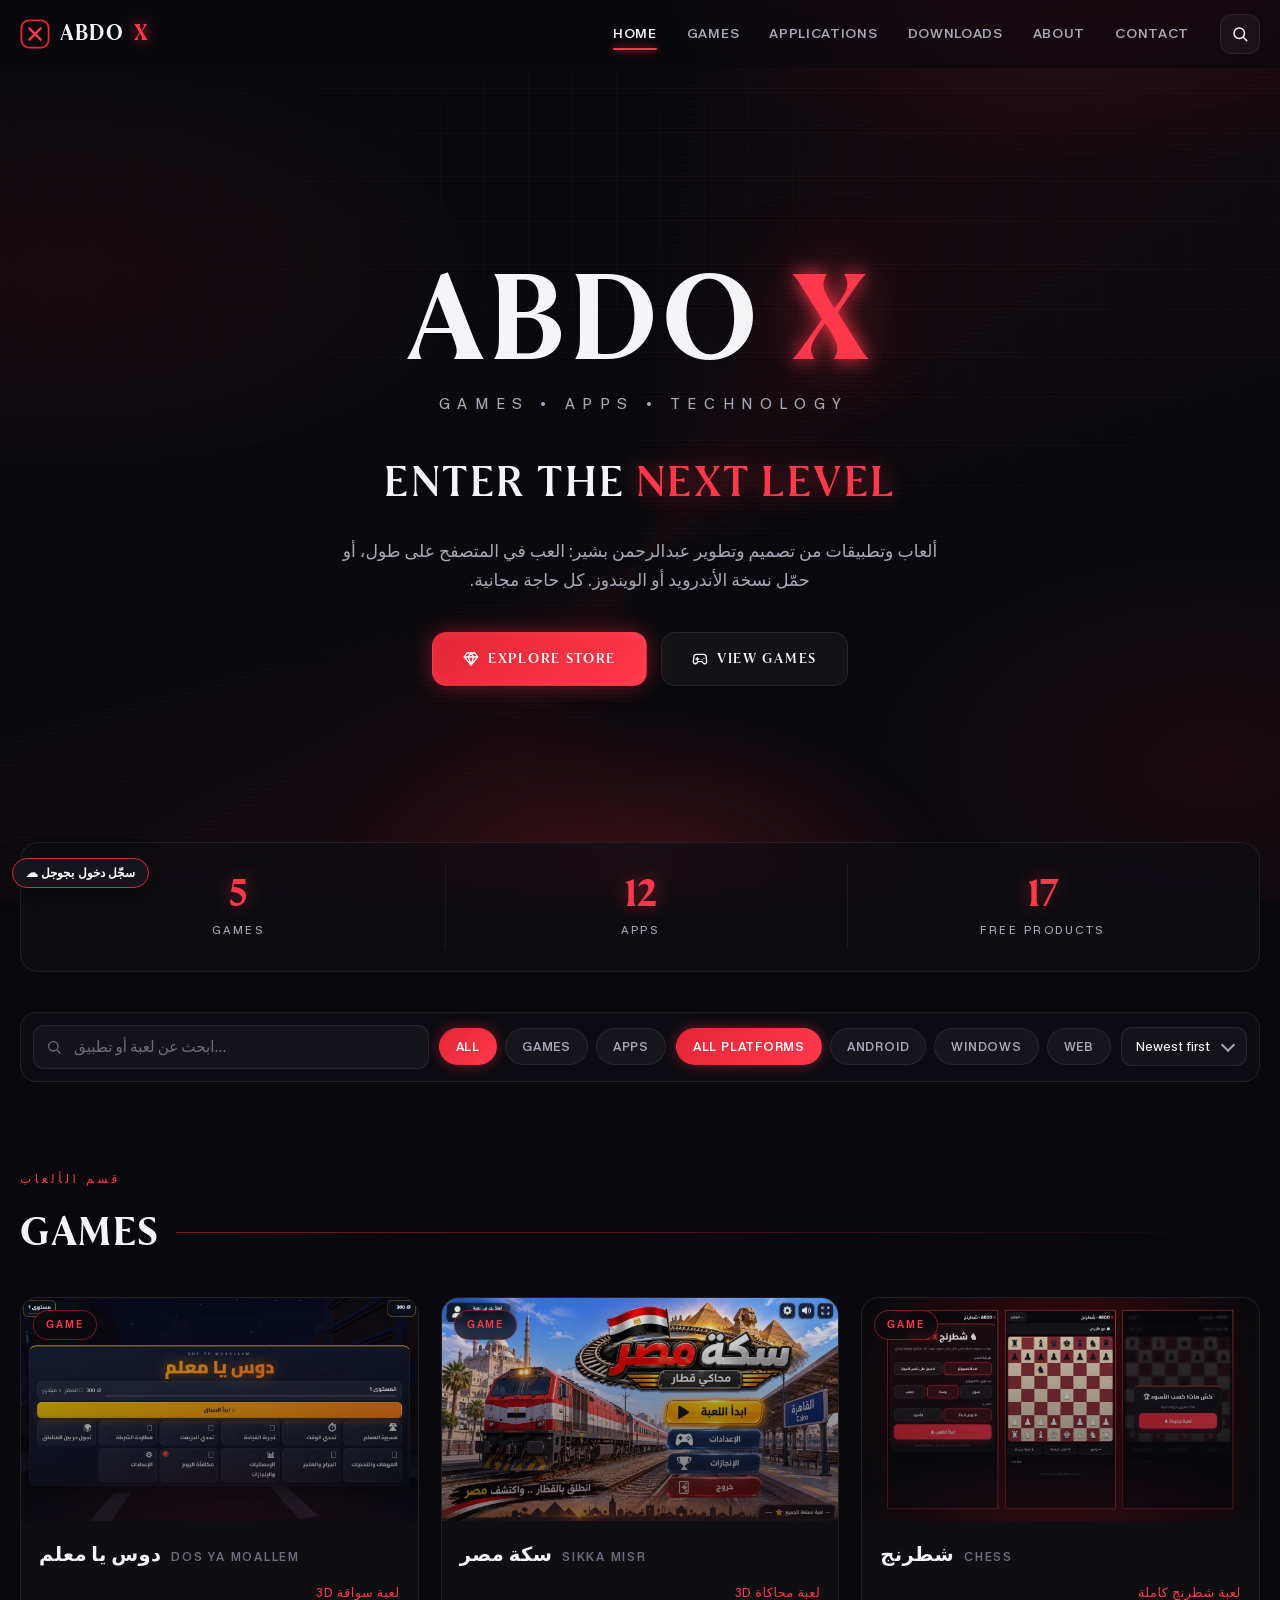
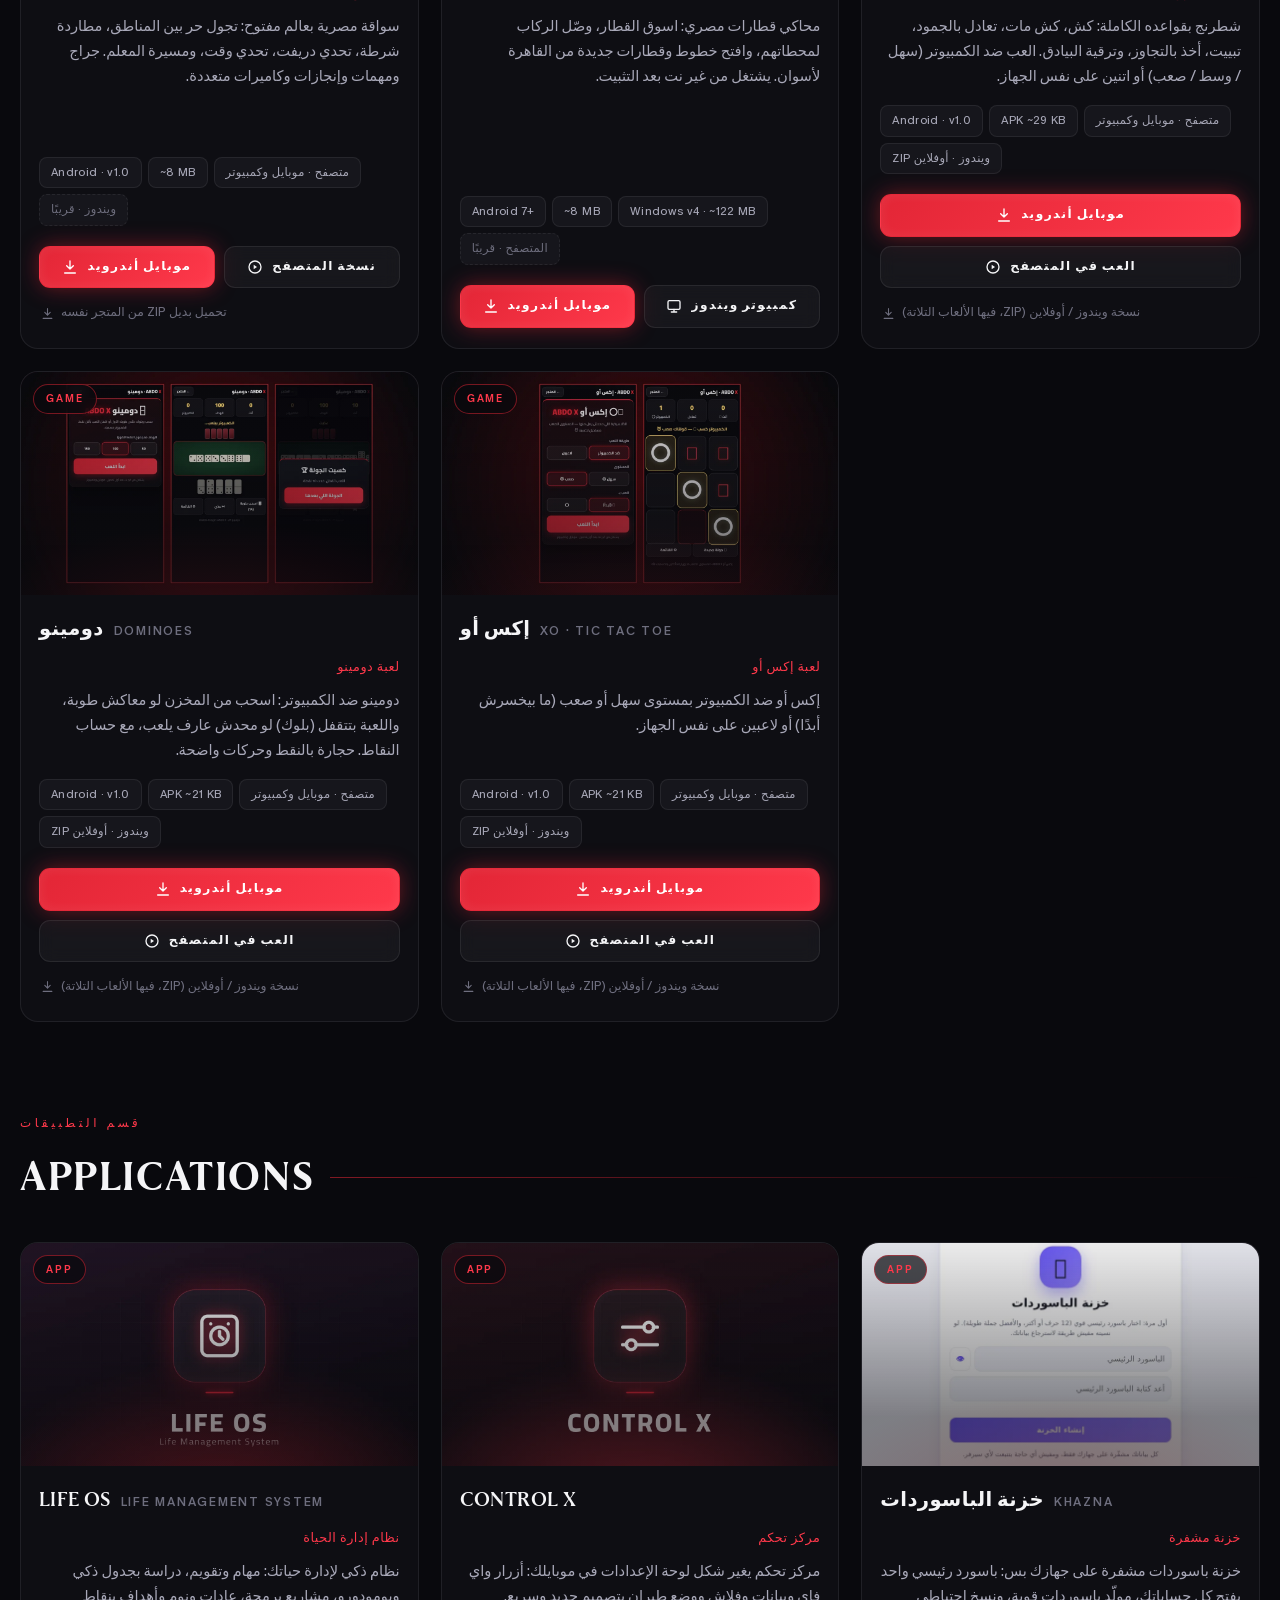
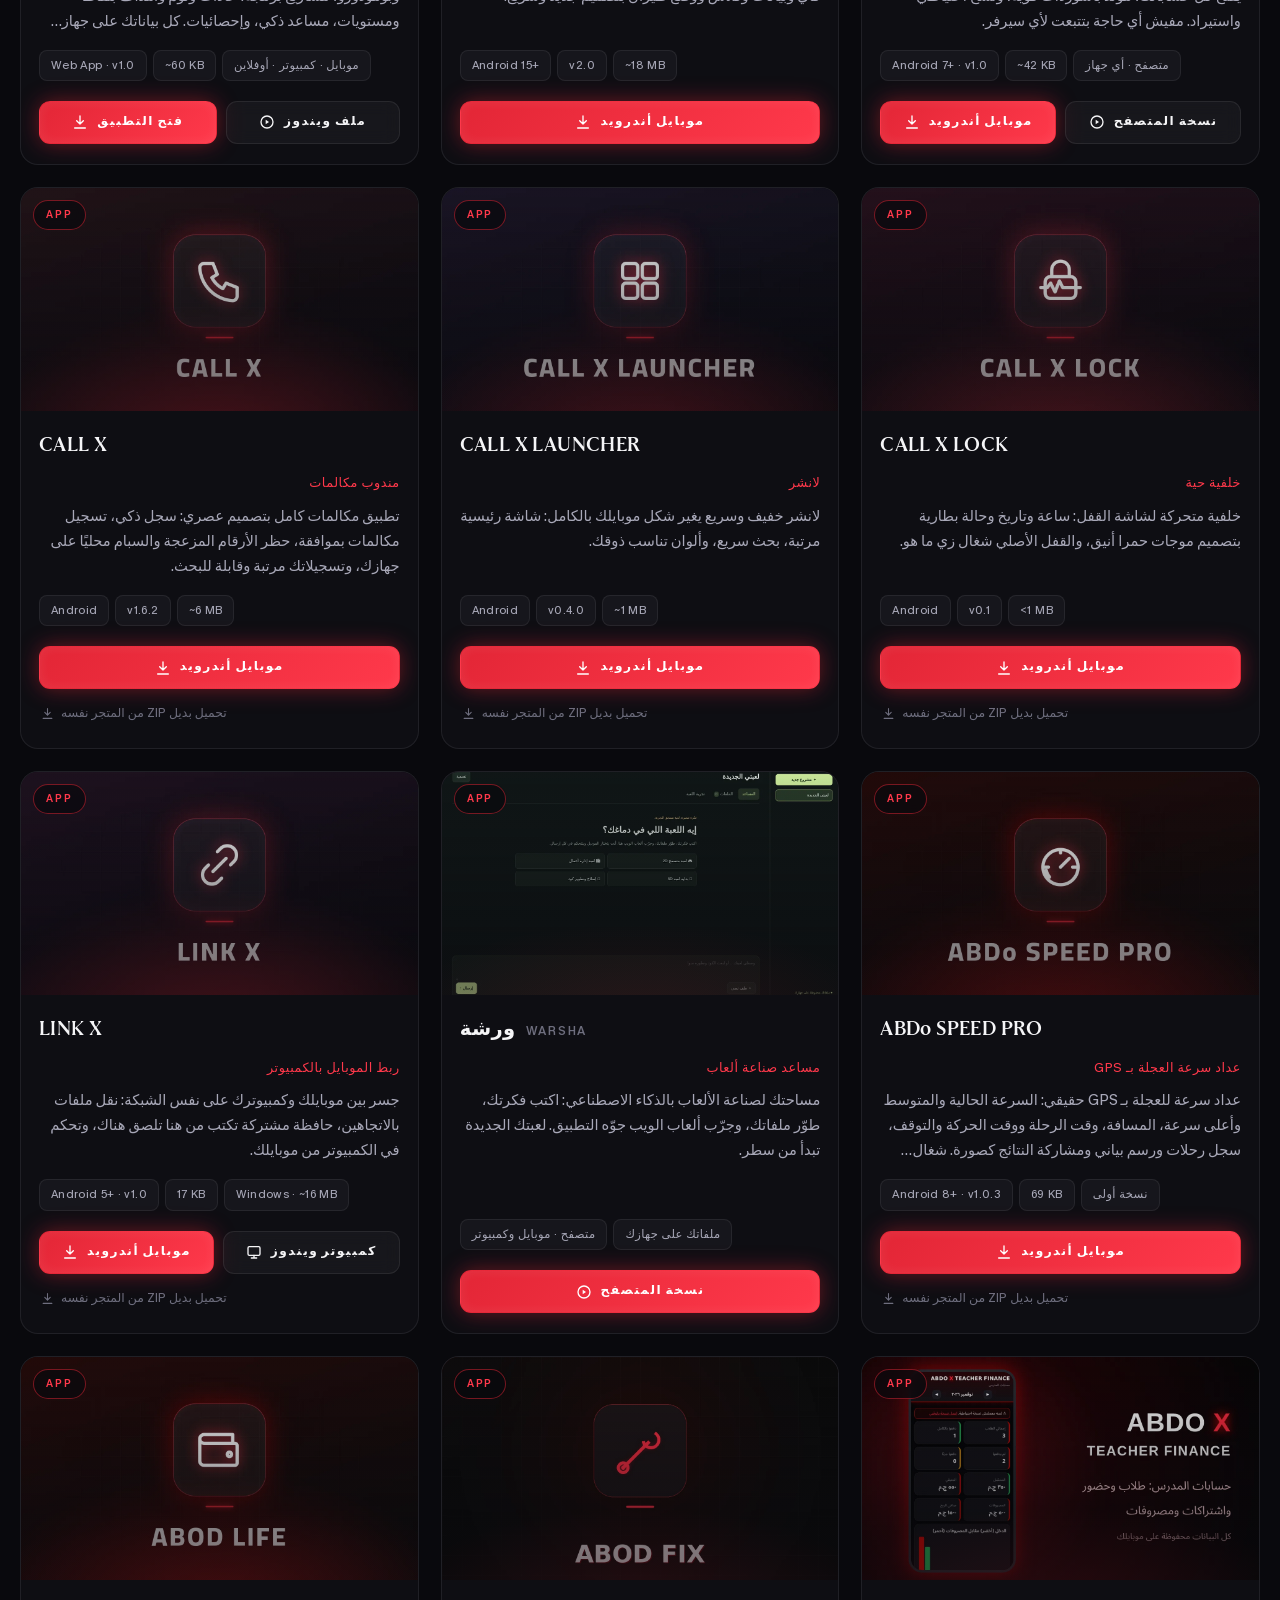
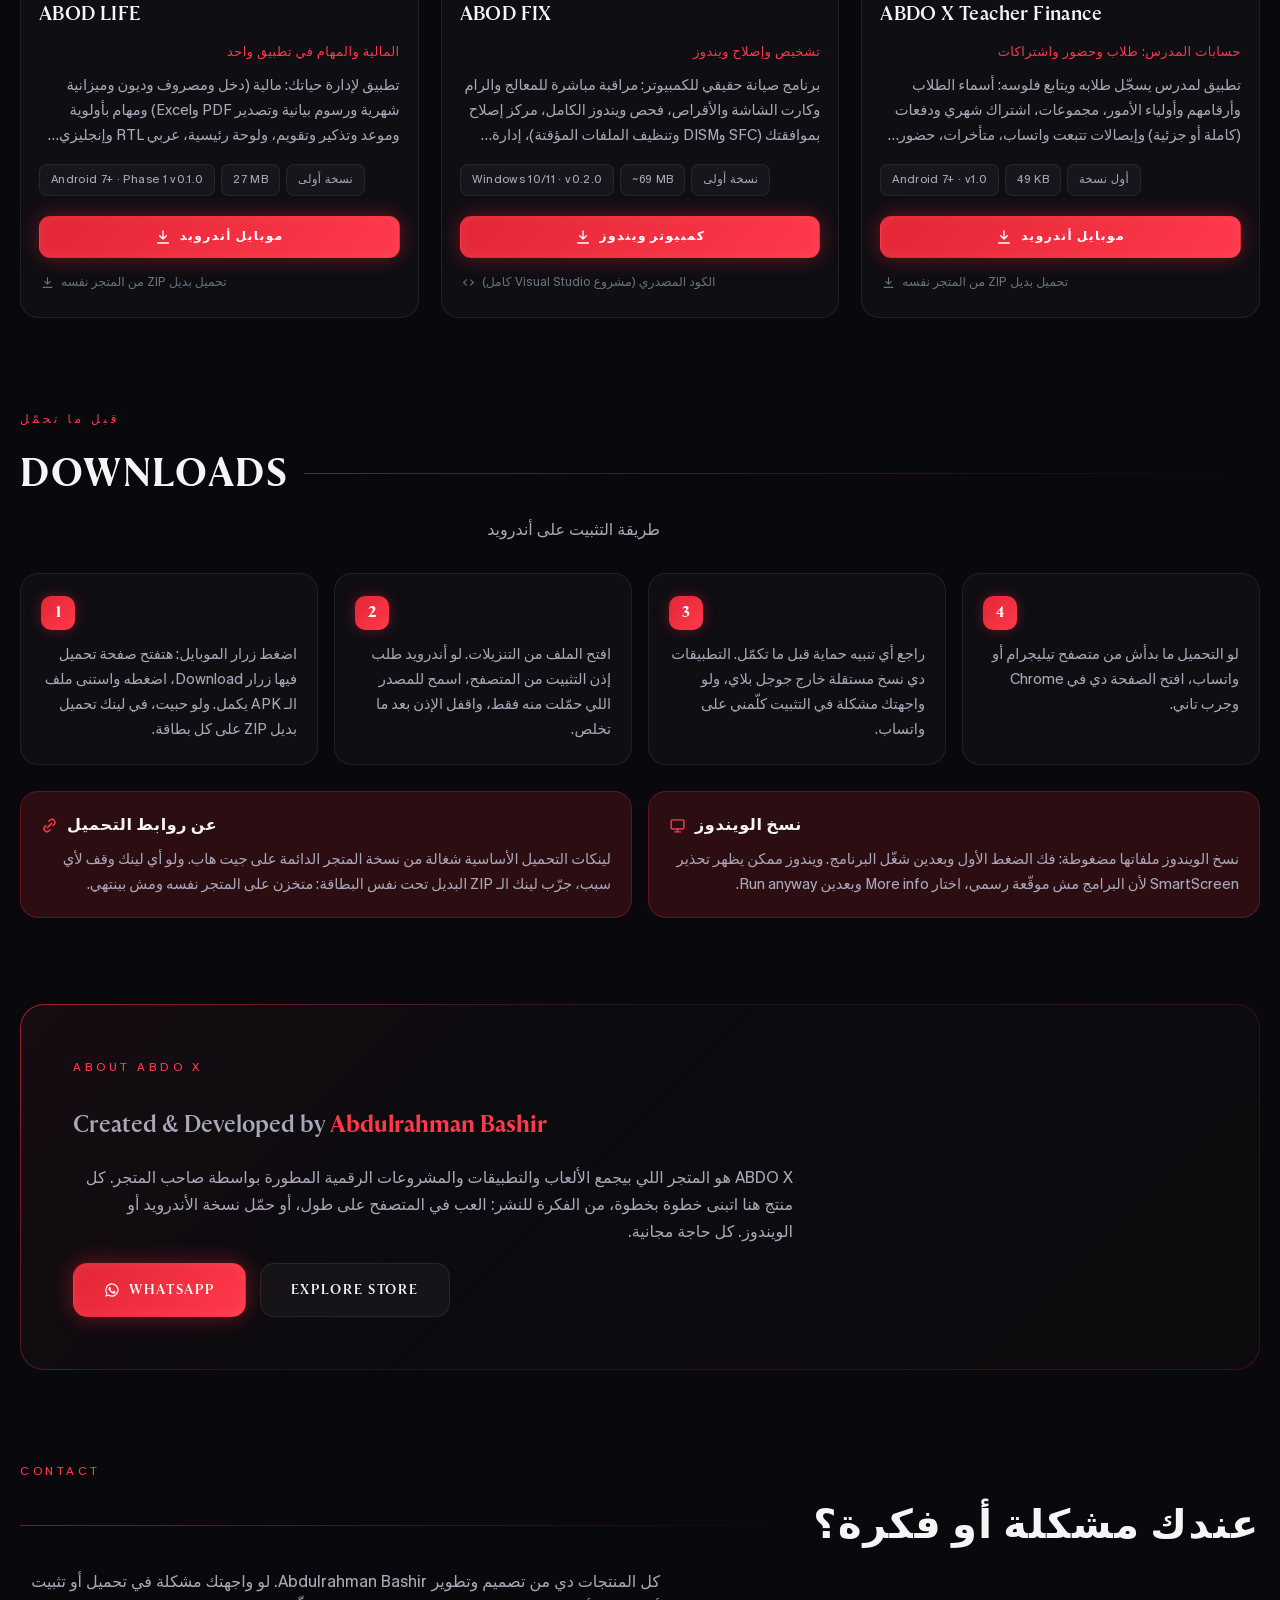
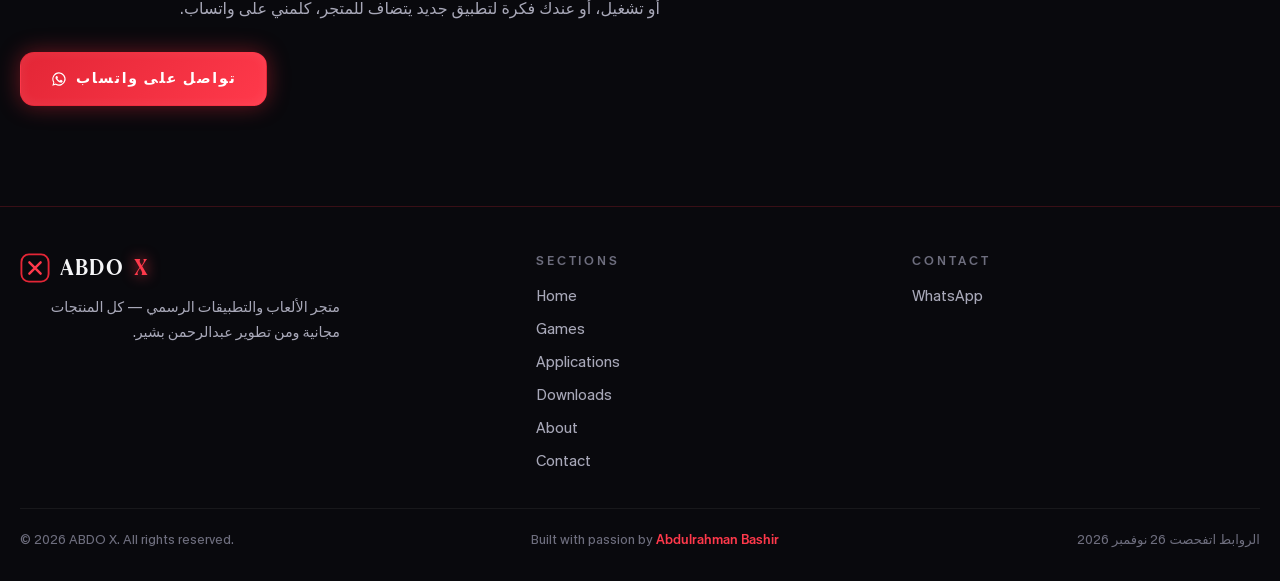
==== commit 3c9eea76: "Add Chess, Dominoes and XO games (browser play, Android APKs, offline/Windows ZIP)" ====
--- a/index.html
+++ b/index.html
@@ -275,6 +275,120 @@
         </template>
       </article>
 
+      <article class="card reveal" data-id="chess" data-kind="game" data-platforms="android windows web" data-order="14" data-free="1" data-search="شطرنج Chess شطرنج chess كمبيوتر لاعبين لعبة ذكاء كش مات">
+        <div class="card-cover has-photo" style="--cov-a:#26101a;--cov-b:#0c0a10;--cov-glow:rgba(255,57,75,.38)">
+          <img class="cov-img" src="assets/covers/chess.webp" alt="Chess" loading="lazy" width="1280">
+          <span class="card-kind">Game</span>
+          <span class="cov-letter">♞</span>
+        </div>
+        <div class="card-body">
+          <div class="card-titles"><h3 class="card-name ar">شطرنج</h3><span class="card-name-en">Chess</span></div>
+          <p class="card-type ar">لعبة شطرنج كاملة</p>
+          <p class="card-desc ar">شطرنج بقواعده الكاملة: كش، كش مات، تعادل بالجمود، تبييت، أخذ بالتجاوز، وترقية البيادق. العب ضد الكمبيوتر (سهل / وسط / صعب) أو اتنين على نفس الجهاز.</p>
+          <div class="card-meta"><span class="meta-tag">Android · v1.0</span><span class="meta-tag">APK ~29 KB</span><span class="meta-tag ar">متصفح · موبايل وكمبيوتر</span><span class="meta-tag ar">ويندوز · أوفلاين ZIP</span></div>
+          <div class="card-actions">
+            <a class="btn btn-primary btn-sm" href="https://abdulrahmanbashir501-oss.github.io/abdo-store/downloads/ABDOX-Chess-v1.0.apk"><svg viewBox="0 0 24 24" fill="none" stroke="currentColor" stroke-width="2" stroke-linecap="round" stroke-linejoin="round"><path d="M12 3v12M7 10l5 5 5-5M4 21h16"/></svg><span class="ar">موبايل أندرويد</span></a>
+            <a class="btn btn-ghost btn-sm" href="https://abdulrahmanbashir501-oss.github.io/abdo-store/play/chess.html" target="_blank" rel="noopener"><svg viewBox="0 0 24 24" fill="none" stroke="currentColor" stroke-width="2" stroke-linecap="round" stroke-linejoin="round"><circle cx="12" cy="12" r="9"/><path d="M10 8.5l5 3.5-5 3.5z" fill="currentColor" stroke="none"/></svg><span class="ar">العب في المتصفح</span></a>
+          </div>
+          <a class="zip-link" href="downloads/ABDOX-Games-Offline-Windows-v1.0.zip"><svg viewBox="0 0 24 24" fill="none" stroke="currentColor" stroke-width="2" stroke-linecap="round" stroke-linejoin="round"><path d="M12 3v12M7 10l5 5 5-5M4 21h16"/></svg><span class="ar">نسخة ويندوز / أوفلاين (ZIP، فيها الألعاب التلاتة)</span></a>
+        </div>
+        <template>
+          <div class="modal-cover has-photo">
+            <img class="cov-img" src="assets/covers/chess.webp" alt="Chess" loading="lazy">
+            <button class="icon-btn modal-close" data-modal-close aria-label="Close"><svg viewBox="0 0 24 24" fill="none" stroke="currentColor" stroke-width="2" stroke-linecap="round"><path d="M6 6l12 12M18 6L6 18"/></svg></button>
+          </div>
+          <div class="modal-body">
+            <div class="modal-titles"><h3 class="ar">شطرنج</h3><span class="card-name-en">Chess</span></div>
+            <p class="card-type ar">لعبة شطرنج كاملة</p>
+            <p class="modal-desc ar">شطرنج بقواعده الكاملة: كش، كش مات، تعادل بالجمود، تبييت، أخذ بالتجاوز، وترقية البيادق. العب ضد الكمبيوتر (سهل / وسط / صعب) أو اتنين على نفس الجهاز.</p>
+            <div><h5>Features</h5><ul class="feat-list ar"><li>قواعد كاملة: كش وكش مات وجمود وتبييت وأخذ بالتجاوز وترقية</li><li>ضد الكمبيوتر بـ3 مستويات أو لاعبين على نفس الجهاز</li><li>تراجع عن النقلة وقلب الرقعة وسجل النقلات</li><li>واجهة عربي بالكامل وتشتغل باللمس</li></ul></div>
+            <div class="modal-meta"><span class="meta-tag">Android · v1.0</span><span class="meta-tag">APK ~29 KB</span><span class="meta-tag ar">متصفح · موبايل وكمبيوتر</span><span class="meta-tag ar">ويندوز · أوفلاين ZIP</span></div>
+            <div class="modal-actions">
+              <a class="btn btn-primary" href="https://abdulrahmanbashir501-oss.github.io/abdo-store/downloads/ABDOX-Chess-v1.0.apk"><svg viewBox="0 0 24 24" fill="none" stroke="currentColor" stroke-width="2" stroke-linecap="round" stroke-linejoin="round"><path d="M12 3v12M7 10l5 5 5-5M4 21h16"/></svg><span class="ar">موبايل أندرويد</span></a>
+              <a class="btn btn-ghost" href="https://abdulrahmanbashir501-oss.github.io/abdo-store/play/chess.html" target="_blank" rel="noopener"><svg viewBox="0 0 24 24" fill="none" stroke="currentColor" stroke-width="2" stroke-linecap="round" stroke-linejoin="round"><circle cx="12" cy="12" r="9"/><path d="M10 8.5l5 3.5-5 3.5z" fill="currentColor" stroke="none"/></svg><span class="ar">العب في المتصفح</span></a>
+              <a class="btn btn-ghost" href="downloads/ABDOX-Games-Offline-Windows-v1.0.zip"><svg viewBox="0 0 24 24" fill="none" stroke="currentColor" stroke-width="2" stroke-linecap="round" stroke-linejoin="round"><path d="M12 3v12M7 10l5 5 5-5M4 21h16"/></svg><span class="ar">ويندوز / أوفلاين ZIP</span></a>
+            </div>
+            <p class="modal-note ar">نسخة الويندوز هي ZIP فيه الألعاب التلاتة: فك الضغط وشغّل play-windows.bat (بيفتح اللعبة في نافذة Edge) أو افتح menu.html في أي متصفح. شغّالة بدون نت. الـAPK بيفتح اللعبة جوه التطبيق. ملحوظة: الـAPK ونسخة الويندوز لسه مجربتش على جهاز حقيقي.</p>
+          </div>
+        </template>
+      </article>
+
+      <article class="card reveal" data-id="domino" data-kind="game" data-platforms="android windows web" data-order="15" data-free="1" data-search="دومينو Dominoes دومينو domino كمبيوتر نقاط سحب حجب لعبة">
+        <div class="card-cover has-photo" style="--cov-a:#26101a;--cov-b:#0c0a10;--cov-glow:rgba(255,57,75,.38)">
+          <img class="cov-img" src="assets/covers/domino.webp" alt="Dominoes" loading="lazy" width="1280">
+          <span class="card-kind">Game</span>
+          <span class="cov-letter">▤</span>
+        </div>
+        <div class="card-body">
+          <div class="card-titles"><h3 class="card-name ar">دومينو</h3><span class="card-name-en">Dominoes</span></div>
+          <p class="card-type ar">لعبة دومينو</p>
+          <p class="card-desc ar">دومينو ضد الكمبيوتر: اسحب من المخزن لو معاكش طوبة، واللعبة بتتقفل (بلوك) لو محدش عارف يلعب، مع حساب النقاط. حجارة بالنقط وحركات واضحة.</p>
+          <div class="card-meta"><span class="meta-tag">Android · v1.0</span><span class="meta-tag">APK ~21 KB</span><span class="meta-tag ar">متصفح · موبايل وكمبيوتر</span><span class="meta-tag ar">ويندوز · أوفلاين ZIP</span></div>
+          <div class="card-actions">
+            <a class="btn btn-primary btn-sm" href="https://abdulrahmanbashir501-oss.github.io/abdo-store/downloads/ABDOX-Domino-v1.0.apk"><svg viewBox="0 0 24 24" fill="none" stroke="currentColor" stroke-width="2" stroke-linecap="round" stroke-linejoin="round"><path d="M12 3v12M7 10l5 5 5-5M4 21h16"/></svg><span class="ar">موبايل أندرويد</span></a>
+            <a class="btn btn-ghost btn-sm" href="https://abdulrahmanbashir501-oss.github.io/abdo-store/play/domino.html" target="_blank" rel="noopener"><svg viewBox="0 0 24 24" fill="none" stroke="currentColor" stroke-width="2" stroke-linecap="round" stroke-linejoin="round"><circle cx="12" cy="12" r="9"/><path d="M10 8.5l5 3.5-5 3.5z" fill="currentColor" stroke="none"/></svg><span class="ar">العب في المتصفح</span></a>
+          </div>
+          <a class="zip-link" href="downloads/ABDOX-Games-Offline-Windows-v1.0.zip"><svg viewBox="0 0 24 24" fill="none" stroke="currentColor" stroke-width="2" stroke-linecap="round" stroke-linejoin="round"><path d="M12 3v12M7 10l5 5 5-5M4 21h16"/></svg><span class="ar">نسخة ويندوز / أوفلاين (ZIP، فيها الألعاب التلاتة)</span></a>
+        </div>
+        <template>
+          <div class="modal-cover has-photo">
+            <img class="cov-img" src="assets/covers/domino.webp" alt="Dominoes" loading="lazy">
+            <button class="icon-btn modal-close" data-modal-close aria-label="Close"><svg viewBox="0 0 24 24" fill="none" stroke="currentColor" stroke-width="2" stroke-linecap="round"><path d="M6 6l12 12M18 6L6 18"/></svg></button>
+          </div>
+          <div class="modal-body">
+            <div class="modal-titles"><h3 class="ar">دومينو</h3><span class="card-name-en">Dominoes</span></div>
+            <p class="card-type ar">لعبة دومينو</p>
+            <p class="modal-desc ar">دومينو ضد الكمبيوتر: اسحب من المخزن لو معاكش طوبة، واللعبة بتتقفل (بلوك) لو محدش عارف يلعب، مع حساب النقاط. حجارة بالنقط وحركات واضحة.</p>
+            <div><h5>Features</h5><ul class="feat-list ar"><li>سحب من المخزن وبلوك لما اللعبة تتقفل</li><li>ضد الكمبيوتر مع حساب النقاط والجولات</li><li>واجهة عربي وتشتغل باللمس</li><li>الملف كله في صفحة واحدة وبيشتغل أوفلاين من الـZIP</li></ul></div>
+            <div class="modal-meta"><span class="meta-tag">Android · v1.0</span><span class="meta-tag">APK ~21 KB</span><span class="meta-tag ar">متصفح · موبايل وكمبيوتر</span><span class="meta-tag ar">ويندوز · أوفلاين ZIP</span></div>
+            <div class="modal-actions">
+              <a class="btn btn-primary" href="https://abdulrahmanbashir501-oss.github.io/abdo-store/downloads/ABDOX-Domino-v1.0.apk"><svg viewBox="0 0 24 24" fill="none" stroke="currentColor" stroke-width="2" stroke-linecap="round" stroke-linejoin="round"><path d="M12 3v12M7 10l5 5 5-5M4 21h16"/></svg><span class="ar">موبايل أندرويد</span></a>
+              <a class="btn btn-ghost" href="https://abdulrahmanbashir501-oss.github.io/abdo-store/play/domino.html" target="_blank" rel="noopener"><svg viewBox="0 0 24 24" fill="none" stroke="currentColor" stroke-width="2" stroke-linecap="round" stroke-linejoin="round"><circle cx="12" cy="12" r="9"/><path d="M10 8.5l5 3.5-5 3.5z" fill="currentColor" stroke="none"/></svg><span class="ar">العب في المتصفح</span></a>
+              <a class="btn btn-ghost" href="downloads/ABDOX-Games-Offline-Windows-v1.0.zip"><svg viewBox="0 0 24 24" fill="none" stroke="currentColor" stroke-width="2" stroke-linecap="round" stroke-linejoin="round"><path d="M12 3v12M7 10l5 5 5-5M4 21h16"/></svg><span class="ar">ويندوز / أوفلاين ZIP</span></a>
+            </div>
+            <p class="modal-note ar">نسخة الويندوز هي ZIP فيه الألعاب التلاتة: فك الضغط وشغّل play-windows.bat (بيفتح اللعبة في نافذة Edge) أو افتح menu.html في أي متصفح. شغّالة بدون نت. الـAPK بيفتح اللعبة جوه التطبيق. ملحوظة: الـAPK ونسخة الويندوز لسه مجربتش على جهاز حقيقي.</p>
+          </div>
+        </template>
+      </article>
+
+      <article class="card reveal" data-id="xo" data-kind="game" data-platforms="android windows web" data-order="16" data-free="1" data-search="إكس أو XO · Tic Tac Toe اكس او xo tic tac toe كمبيوتر لاعبين لعبة">
+        <div class="card-cover has-photo" style="--cov-a:#26101a;--cov-b:#0c0a10;--cov-glow:rgba(255,57,75,.38)">
+          <img class="cov-img" src="assets/covers/xo.webp" alt="XO · Tic Tac Toe" loading="lazy" width="1280">
+          <span class="card-kind">Game</span>
+          <span class="cov-letter">✕</span>
+        </div>
+        <div class="card-body">
+          <div class="card-titles"><h3 class="card-name ar">إكس أو</h3><span class="card-name-en">XO · Tic Tac Toe</span></div>
+          <p class="card-type ar">لعبة إكس أو</p>
+          <p class="card-desc ar">إكس أو ضد الكمبيوتر بمستوى سهل أو صعب (ما بيخسرش أبدًا) أو لاعبين على نفس الجهاز.</p>
+          <div class="card-meta"><span class="meta-tag">Android · v1.0</span><span class="meta-tag">APK ~21 KB</span><span class="meta-tag ar">متصفح · موبايل وكمبيوتر</span><span class="meta-tag ar">ويندوز · أوفلاين ZIP</span></div>
+          <div class="card-actions">
+            <a class="btn btn-primary btn-sm" href="https://abdulrahmanbashir501-oss.github.io/abdo-store/downloads/ABDOX-XO-v1.0.apk"><svg viewBox="0 0 24 24" fill="none" stroke="currentColor" stroke-width="2" stroke-linecap="round" stroke-linejoin="round"><path d="M12 3v12M7 10l5 5 5-5M4 21h16"/></svg><span class="ar">موبايل أندرويد</span></a>
+            <a class="btn btn-ghost btn-sm" href="https://abdulrahmanbashir501-oss.github.io/abdo-store/play/xo.html" target="_blank" rel="noopener"><svg viewBox="0 0 24 24" fill="none" stroke="currentColor" stroke-width="2" stroke-linecap="round" stroke-linejoin="round"><circle cx="12" cy="12" r="9"/><path d="M10 8.5l5 3.5-5 3.5z" fill="currentColor" stroke="none"/></svg><span class="ar">العب في المتصفح</span></a>
+          </div>
+          <a class="zip-link" href="downloads/ABDOX-Games-Offline-Windows-v1.0.zip"><svg viewBox="0 0 24 24" fill="none" stroke="currentColor" stroke-width="2" stroke-linecap="round" stroke-linejoin="round"><path d="M12 3v12M7 10l5 5 5-5M4 21h16"/></svg><span class="ar">نسخة ويندوز / أوفلاين (ZIP، فيها الألعاب التلاتة)</span></a>
+        </div>
+        <template>
+          <div class="modal-cover has-photo">
+            <img class="cov-img" src="assets/covers/xo.webp" alt="XO · Tic Tac Toe" loading="lazy">
+            <button class="icon-btn modal-close" data-modal-close aria-label="Close"><svg viewBox="0 0 24 24" fill="none" stroke="currentColor" stroke-width="2" stroke-linecap="round"><path d="M6 6l12 12M18 6L6 18"/></svg></button>
+          </div>
+          <div class="modal-body">
+            <div class="modal-titles"><h3 class="ar">إكس أو</h3><span class="card-name-en">XO · Tic Tac Toe</span></div>
+            <p class="card-type ar">لعبة إكس أو</p>
+            <p class="modal-desc ar">إكس أو ضد الكمبيوتر بمستوى سهل أو صعب (ما بيخسرش أبدًا) أو لاعبين على نفس الجهاز.</p>
+            <div><h5>Features</h5><ul class="feat-list ar"><li>ضد الكمبيوتر: سهل أو صعب (غير قابل للهزيمة)</li><li>لاعبين على نفس الجهاز</li><li>عداد فوز وتعادل</li><li>واجهة عربي وتشتغل باللمس</li></ul></div>
+            <div class="modal-meta"><span class="meta-tag">Android · v1.0</span><span class="meta-tag">APK ~21 KB</span><span class="meta-tag ar">متصفح · موبايل وكمبيوتر</span><span class="meta-tag ar">ويندوز · أوفلاين ZIP</span></div>
+            <div class="modal-actions">
+              <a class="btn btn-primary" href="https://abdulrahmanbashir501-oss.github.io/abdo-store/downloads/ABDOX-XO-v1.0.apk"><svg viewBox="0 0 24 24" fill="none" stroke="currentColor" stroke-width="2" stroke-linecap="round" stroke-linejoin="round"><path d="M12 3v12M7 10l5 5 5-5M4 21h16"/></svg><span class="ar">موبايل أندرويد</span></a>
+              <a class="btn btn-ghost" href="https://abdulrahmanbashir501-oss.github.io/abdo-store/play/xo.html" target="_blank" rel="noopener"><svg viewBox="0 0 24 24" fill="none" stroke="currentColor" stroke-width="2" stroke-linecap="round" stroke-linejoin="round"><circle cx="12" cy="12" r="9"/><path d="M10 8.5l5 3.5-5 3.5z" fill="currentColor" stroke="none"/></svg><span class="ar">العب في المتصفح</span></a>
+              <a class="btn btn-ghost" href="downloads/ABDOX-Games-Offline-Windows-v1.0.zip"><svg viewBox="0 0 24 24" fill="none" stroke="currentColor" stroke-width="2" stroke-linecap="round" stroke-linejoin="round"><path d="M12 3v12M7 10l5 5 5-5M4 21h16"/></svg><span class="ar">ويندوز / أوفلاين ZIP</span></a>
+            </div>
+            <p class="modal-note ar">نسخة الويندوز هي ZIP فيه الألعاب التلاتة: فك الضغط وشغّل play-windows.bat (بيفتح اللعبة في نافذة Edge) أو افتح menu.html في أي متصفح. شغّالة بدون نت. الـAPK بيفتح اللعبة جوه التطبيق. ملحوظة: الـAPK ونسخة الويندوز لسه مجربتش على جهاز حقيقي.</p>
+          </div>
+        </template>
+      </article>
+
     </div>
     <div class="empty-state" id="gamesEmpty"><p class="big">No results</p><p class="ar">مفيش ألعاب مطابقة للبحث أو الفلتر. جرّب كلمة تانية.</p></div>
   </div>
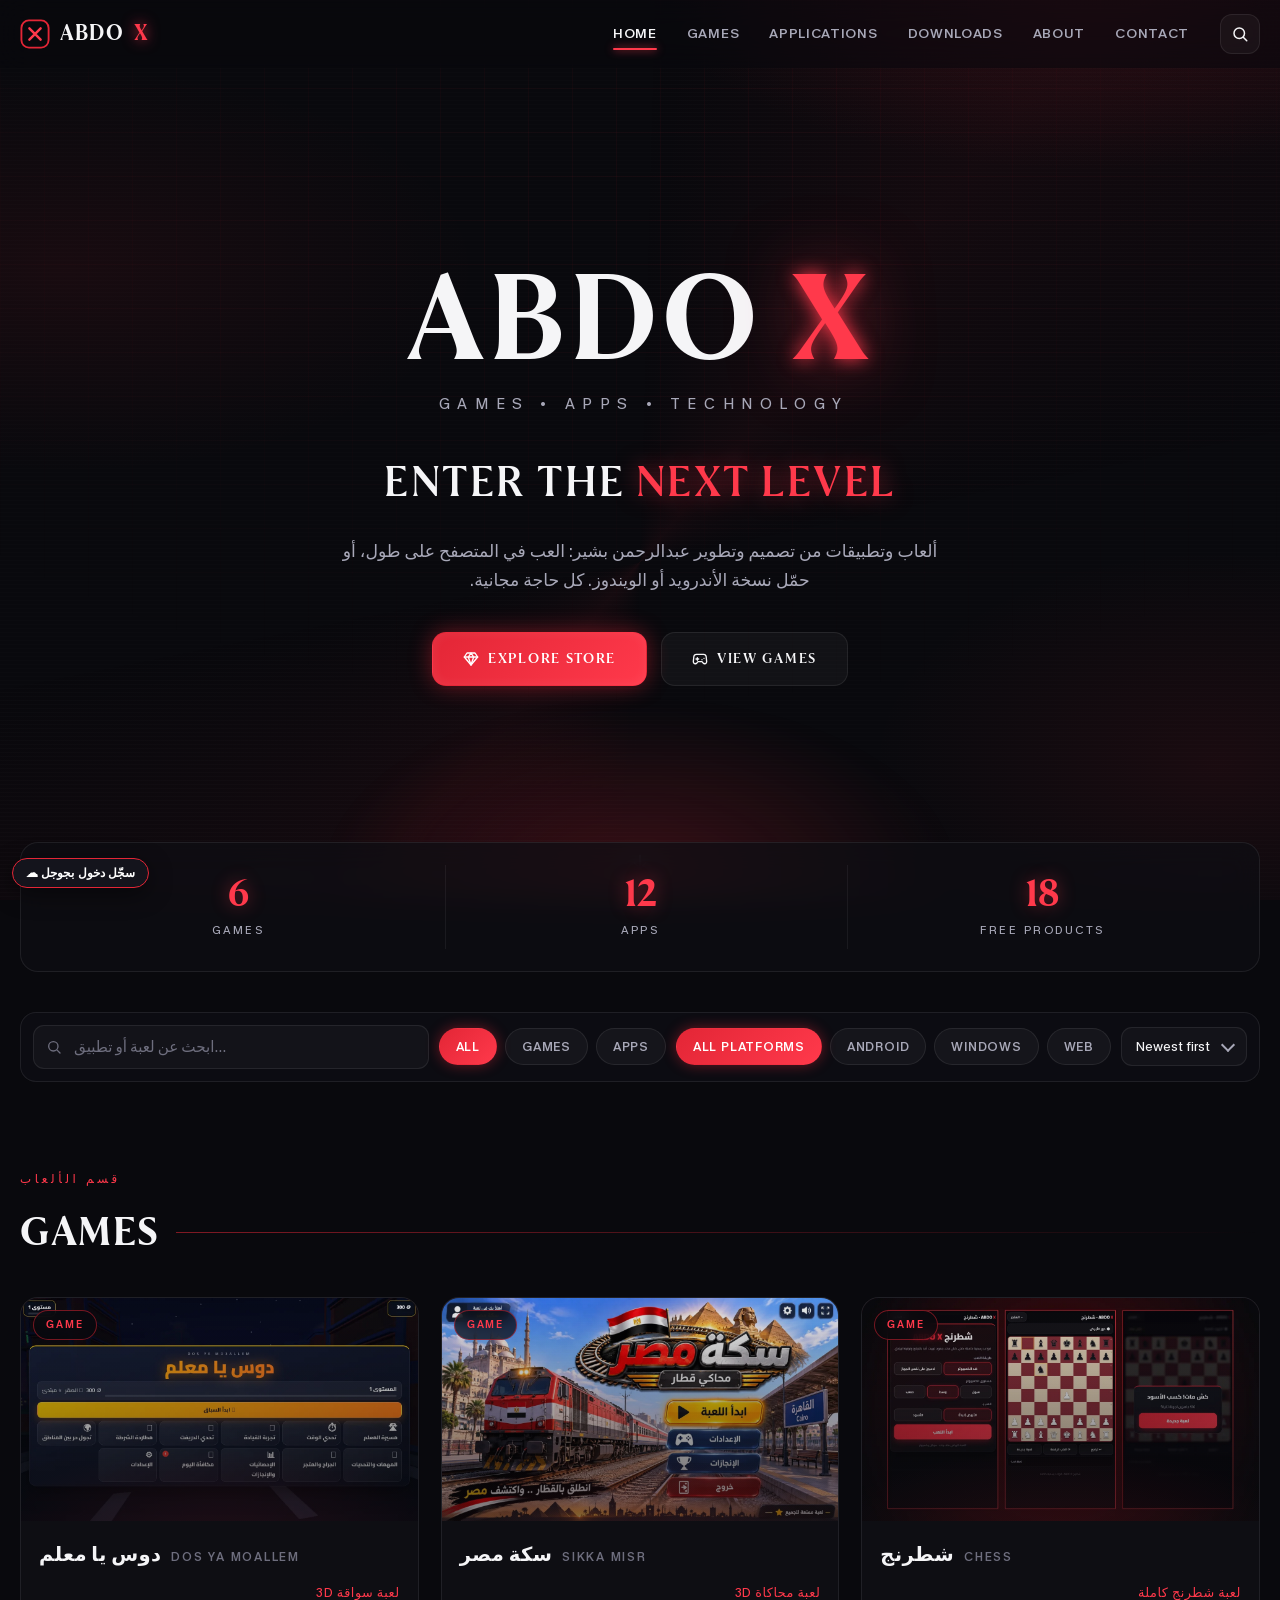
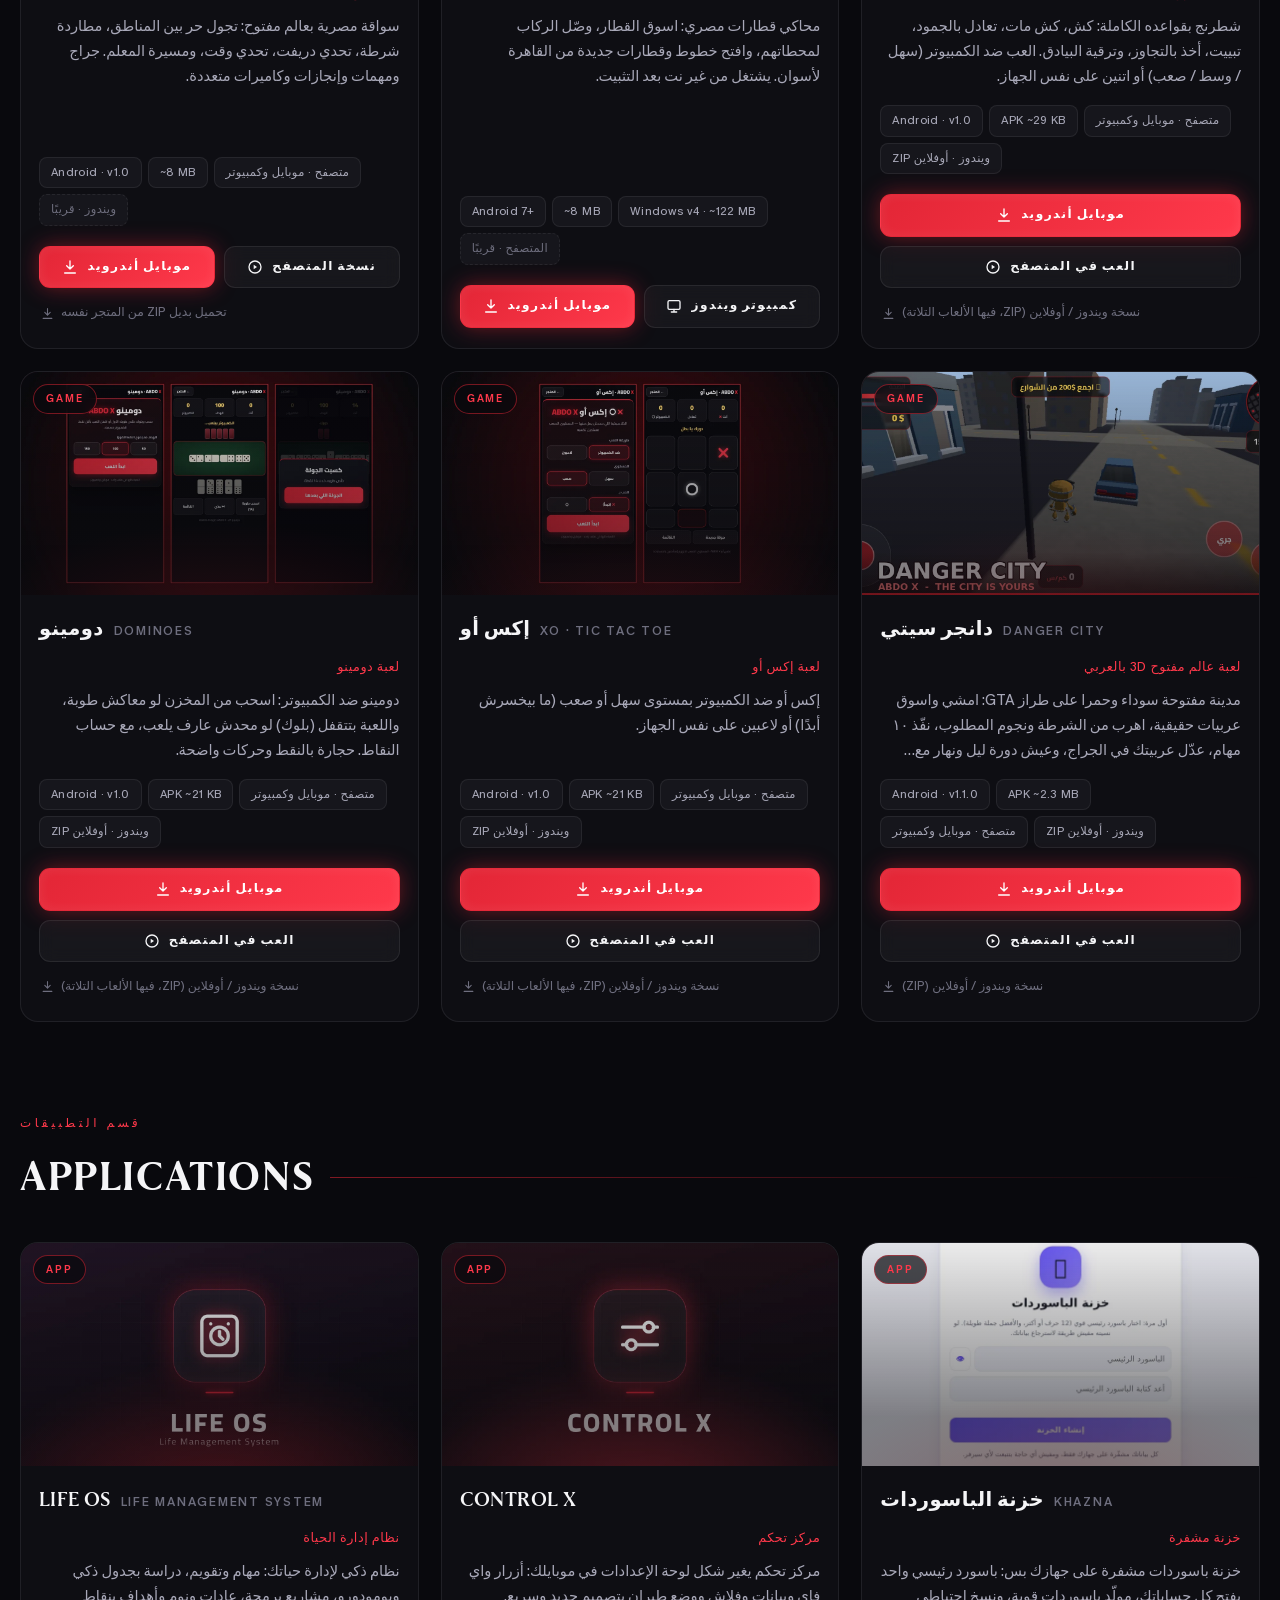
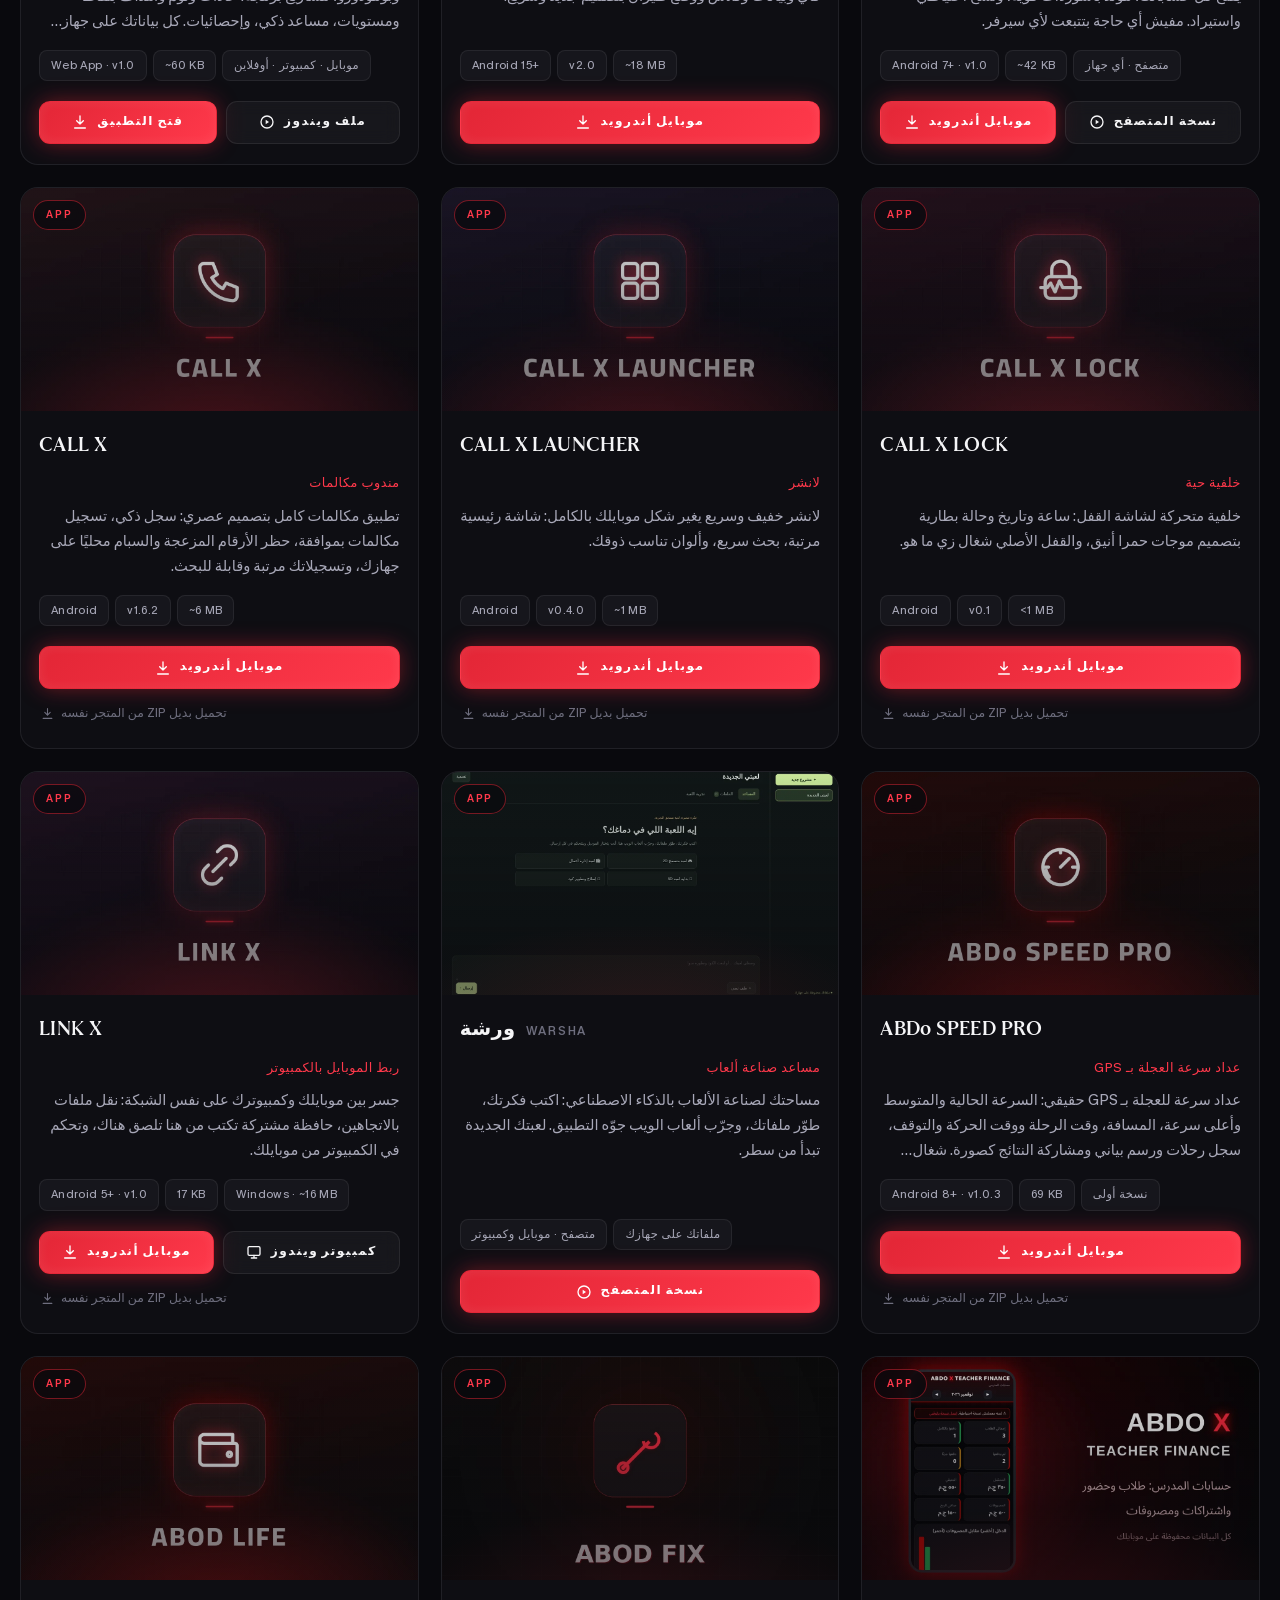
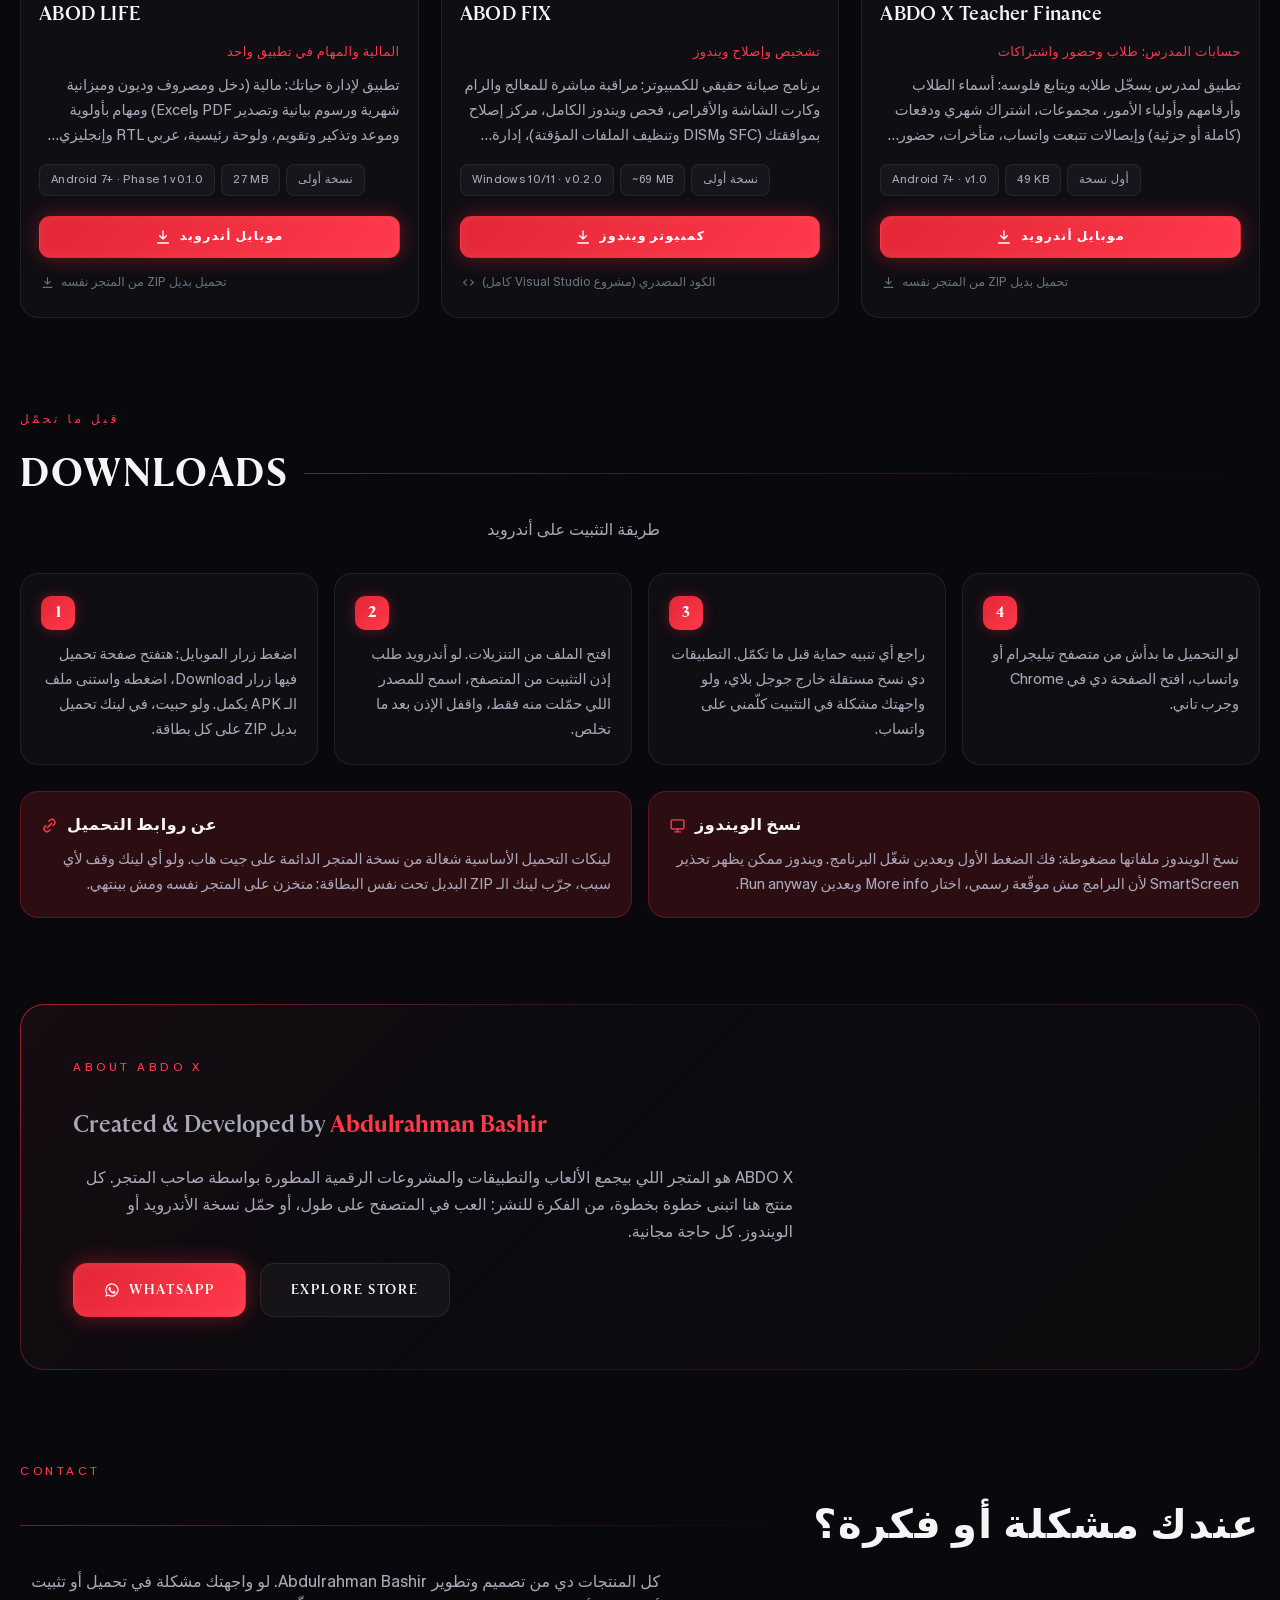
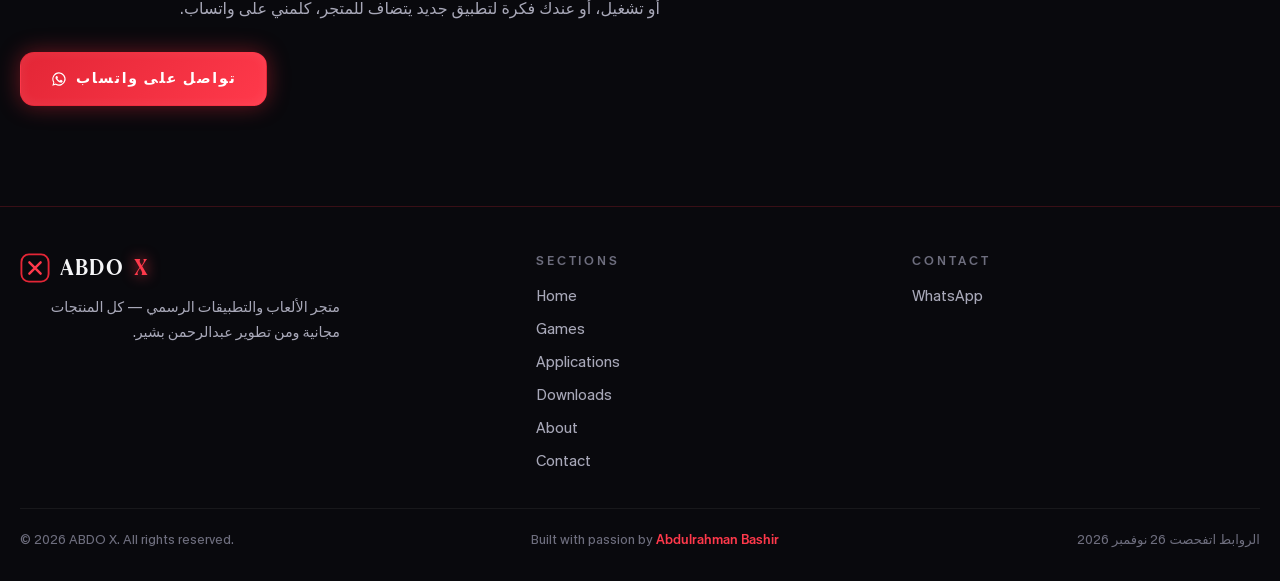
==== commit 4a8f569b: "Games: add DANGER CITY v1.1.0 (open-world 3D) - browser build, APK, Windows offline zip, cover, CC0 " ====
--- a/index.html
+++ b/index.html
@@ -388,6 +388,43 @@
           </div>
         </template>
       </article>
+      <article class="card reveal" data-id="danger-city" data-kind="game" data-platforms="android windows web" data-order="17" data-free="1" data-search="دانجر سيتي DANGER CITY مدينة الخطر عالم مفتوح عربيات شرطة مهام gta عربي open world cars police">
+        <div class="card-cover has-photo" style="--cov-a:#2a0d12;--cov-b:#0a0a0e;--cov-glow:rgba(224,30,38,.45)">
+          <img class="cov-img" src="assets/covers/danger-city.webp" alt="DANGER CITY" loading="lazy" width="1280">
+          <span class="card-kind">Game</span>
+          <span class="cov-letter">DC</span>
+        </div>
+        <div class="card-body">
+          <div class="card-titles"><h3 class="card-name ar">دانجر سيتي</h3><span class="card-name-en">DANGER CITY</span></div>
+          <p class="card-type ar">لعبة عالم مفتوح 3D بالعربي</p>
+          <p class="card-desc ar">مدينة مفتوحة سوداء وحمرا على طراز GTA: امشي واسوق عربيات حقيقية، اهرب من الشرطة ونجوم المطلوب، نفّذ ١٠ مهام، عدّل عربيتك في الجراج، وعيش دورة ليل ونهار مع إضاءة وأصوات المدينة. THE CITY IS YOURS.</p>
+          <div class="card-meta"><span class="meta-tag">Android · v1.1.0</span><span class="meta-tag">APK ~2.3 MB</span><span class="meta-tag ar">متصفح · موبايل وكمبيوتر</span><span class="meta-tag ar">ويندوز · أوفلاين ZIP</span></div>
+          <div class="card-actions">
+            <a class="btn btn-primary btn-sm" href="https://abdulrahmanbashir501-oss.github.io/abdo-store/downloads/DANGER-CITY-v1.1.0.apk"><svg viewBox="0 0 24 24" fill="none" stroke="currentColor" stroke-width="2" stroke-linecap="round" stroke-linejoin="round"><path d="M12 3v12M7 10l5 5 5-5M4 21h16"/></svg><span class="ar">موبايل أندرويد</span></a>
+            <a class="btn btn-ghost btn-sm" href="https://abdulrahmanbashir501-oss.github.io/abdo-store/play/danger-city/" target="_blank" rel="noopener"><svg viewBox="0 0 24 24" fill="none" stroke="currentColor" stroke-width="2" stroke-linecap="round" stroke-linejoin="round"><circle cx="12" cy="12" r="9"/><path d="M10 8.5l5 3.5-5 3.5z" fill="currentColor" stroke="none"/></svg><span class="ar">العب في المتصفح</span></a>
+          </div>
+          <a class="zip-link" href="downloads/DANGER-CITY-Windows-v1.1.0.zip"><svg viewBox="0 0 24 24" fill="none" stroke="currentColor" stroke-width="2" stroke-linecap="round" stroke-linejoin="round"><path d="M12 3v12M7 10l5 5 5-5M4 21h16"/></svg><span class="ar">نسخة ويندوز / أوفلاين (ZIP)</span></a>
+        </div>
+        <template>
+          <div class="modal-cover has-photo">
+            <img class="cov-img" src="assets/covers/danger-city.webp" alt="DANGER CITY" loading="lazy">
+            <button class="icon-btn modal-close" data-modal-close aria-label="Close"><svg viewBox="0 0 24 24" fill="none" stroke="currentColor" stroke-width="2" stroke-linecap="round"><path d="M6 6l12 12M18 6L6 18"/></svg></button>
+          </div>
+          <div class="modal-body">
+            <div class="modal-titles"><h3 class="ar">دانجر سيتي</h3><span class="card-name-en">DANGER CITY</span></div>
+            <p class="card-type ar">لعبة عالم مفتوح 3D بالعربي</p>
+            <p class="modal-desc ar">مدينة عربية مفتوحة بمعالم حقيقية: اسوق، اتشرط عليك الشرطة، نفّذ مهمات، فلوس وجراج وتعديل عربيات، ليل ونهار. شخصية متحركة بأنيميشن حقيقي (مشي/جري/قفز).</p>
+            <div><h5>Features</h5><ul class="feat-list ar"><li>عالم مفتوح 3D: ١١ معلم حقيقي + مباني وشوارع وإضاءة ليلية وغروب</li><li>عربيات موديلات حقيقية: سيدان وتاكسي وبيك اب + شرطة بنجوم مطلوب من ١ لـ٥</li><li>١٠ مهام: فلوس وسباقات وهروب من الشرطة + جراج تلوين وتعديل سرعة</li><li>شخصية روبوت معبّرة بأنيميشن (CC0) + مشاة وحركة مرور وإشارات</li><li>واجهة عربي بالكامل، لمس على الموبايل وكيبورد على الكمبيوتر، وحفظ تلقائي</li></ul></div>
+            <div class="modal-meta"><span class="meta-tag">Android · v1.1.0</span><span class="meta-tag">APK ~2.3 MB</span><span class="meta-tag ar">متصفح · موبايل وكمبيوتر</span><span class="meta-tag ar">ويندوز · أوفلاين ZIP</span></div>
+            <div class="modal-actions">
+              <a class="btn btn-primary" href="https://abdulrahmanbashir501-oss.github.io/abdo-store/downloads/DANGER-CITY-v1.1.0.apk"><svg viewBox="0 0 24 24" fill="none" stroke="currentColor" stroke-width="2" stroke-linecap="round" stroke-linejoin="round"><path d="M12 3v12M7 10l5 5 5-5M4 21h16"/></svg><span class="ar">موبايل أندرويد</span></a>
+              <a class="btn btn-ghost" href="https://abdulrahmanbashir501-oss.github.io/abdo-store/play/danger-city/" target="_blank" rel="noopener"><svg viewBox="0 0 24 24" fill="none" stroke="currentColor" stroke-width="2" stroke-linecap="round" stroke-linejoin="round"><circle cx="12" cy="12" r="9"/><path d="M10 8.5l5 3.5-5 3.5z" fill="currentColor" stroke="none"/></svg><span class="ar">العب في المتصفح</span></a>
+              <a class="btn btn-ghost" href="downloads/DANGER-CITY-Windows-v1.1.0.zip"><svg viewBox="0 0 24 24" fill="none" stroke="currentColor" stroke-width="2" stroke-linecap="round" stroke-linejoin="round"><path d="M12 3v12M7 10l5 5 5-5M4 21h16"/></svg><span class="ar">ويندوز / أوفلاين ZIP</span></a>
+            </div>
+            <p class="modal-note ar">نسخة المتصفح بتشتغل لمس على الموبايل وكيبورد وماوس على الكمبيوتر (WASD/أسهم + Shift جري + Space قفز + E ركوب). نسخة الويندوز ZIP: فك الضغط وشغّل play-windows.bat. الـAPK متجرب على موبايل حقيقي؛ نسخة الويندوز لسه مجربتش على جهاز ويندوز. التراخيص وموديلات الطرف التالت (CC0): <a href="play/danger-city/LICENSES.txt" target="_blank" rel="noopener">LICENSES.txt</a>.</p>
+          </div>
+        </template>
+      </article>
 
     </div>
     <div class="empty-state" id="gamesEmpty"><p class="big">No results</p><p class="ar">مفيش ألعاب مطابقة للبحث أو الفلتر. جرّب كلمة تانية.</p></div>
